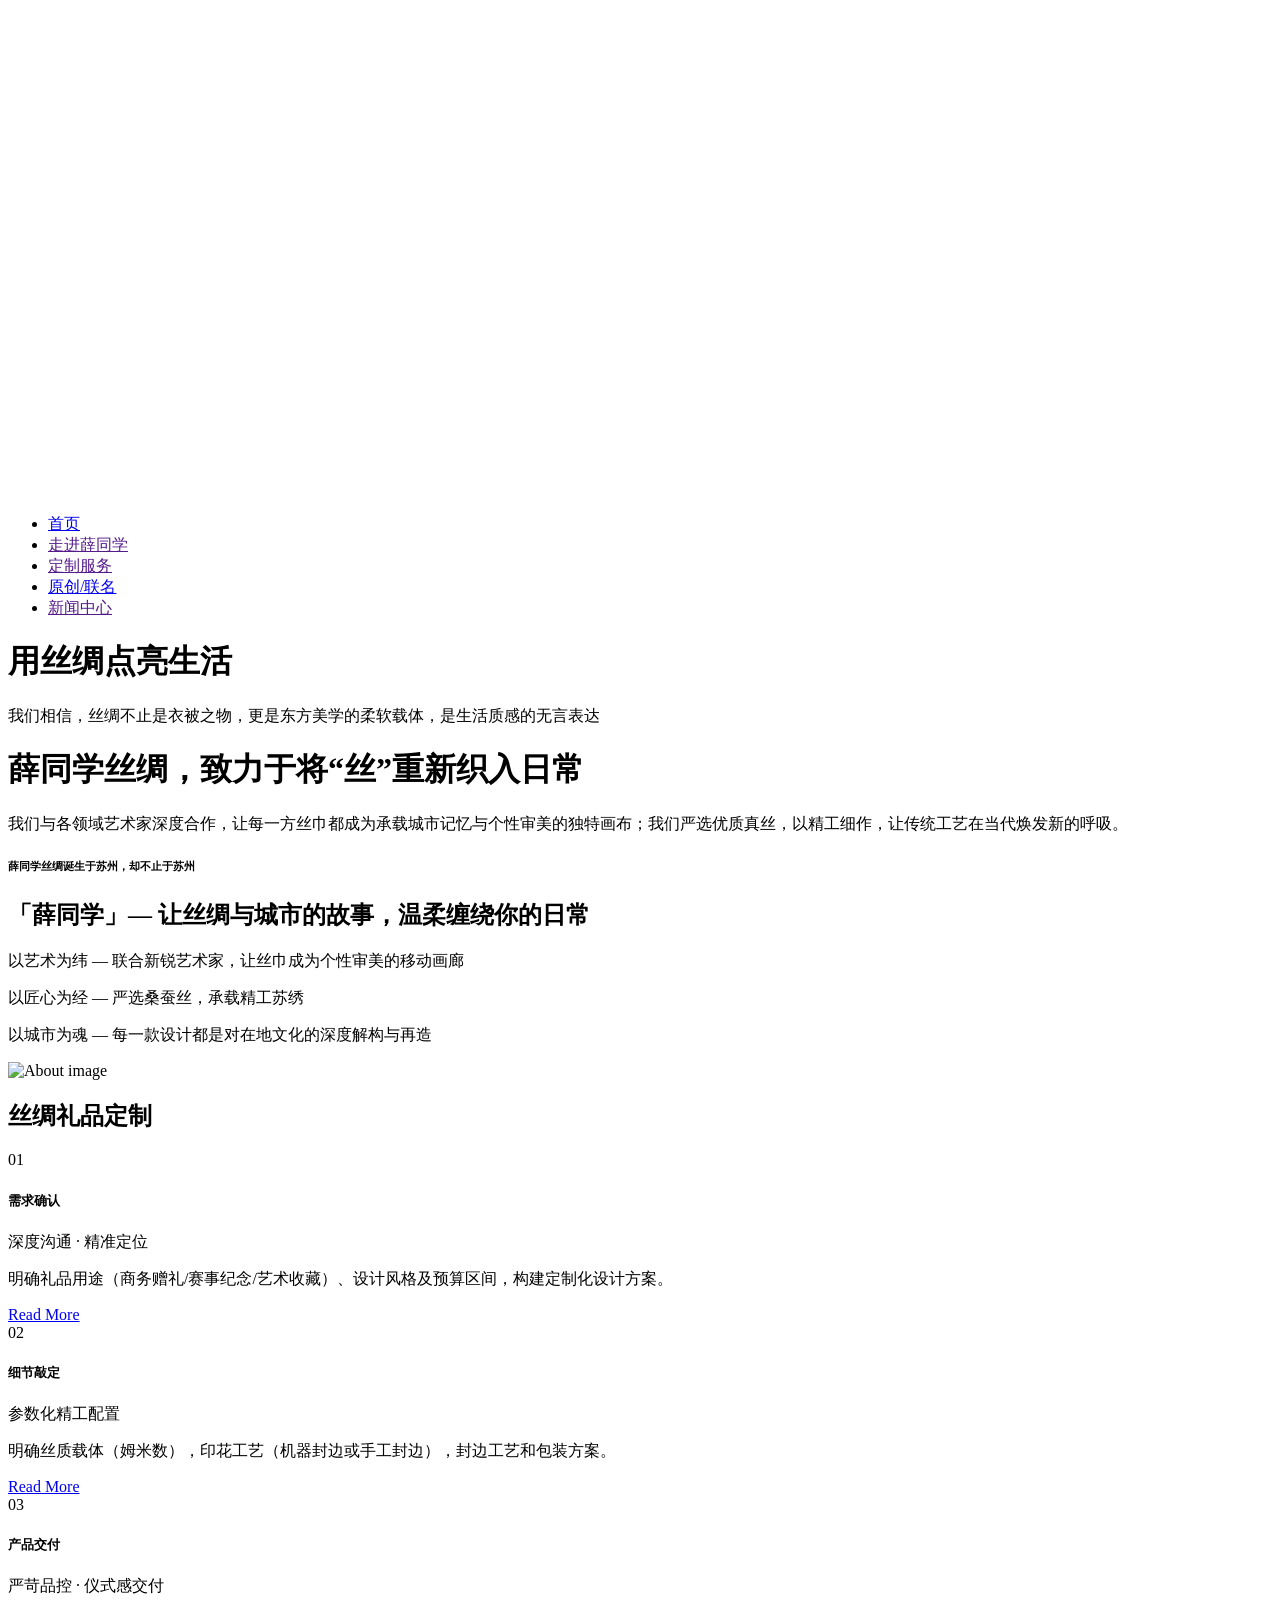
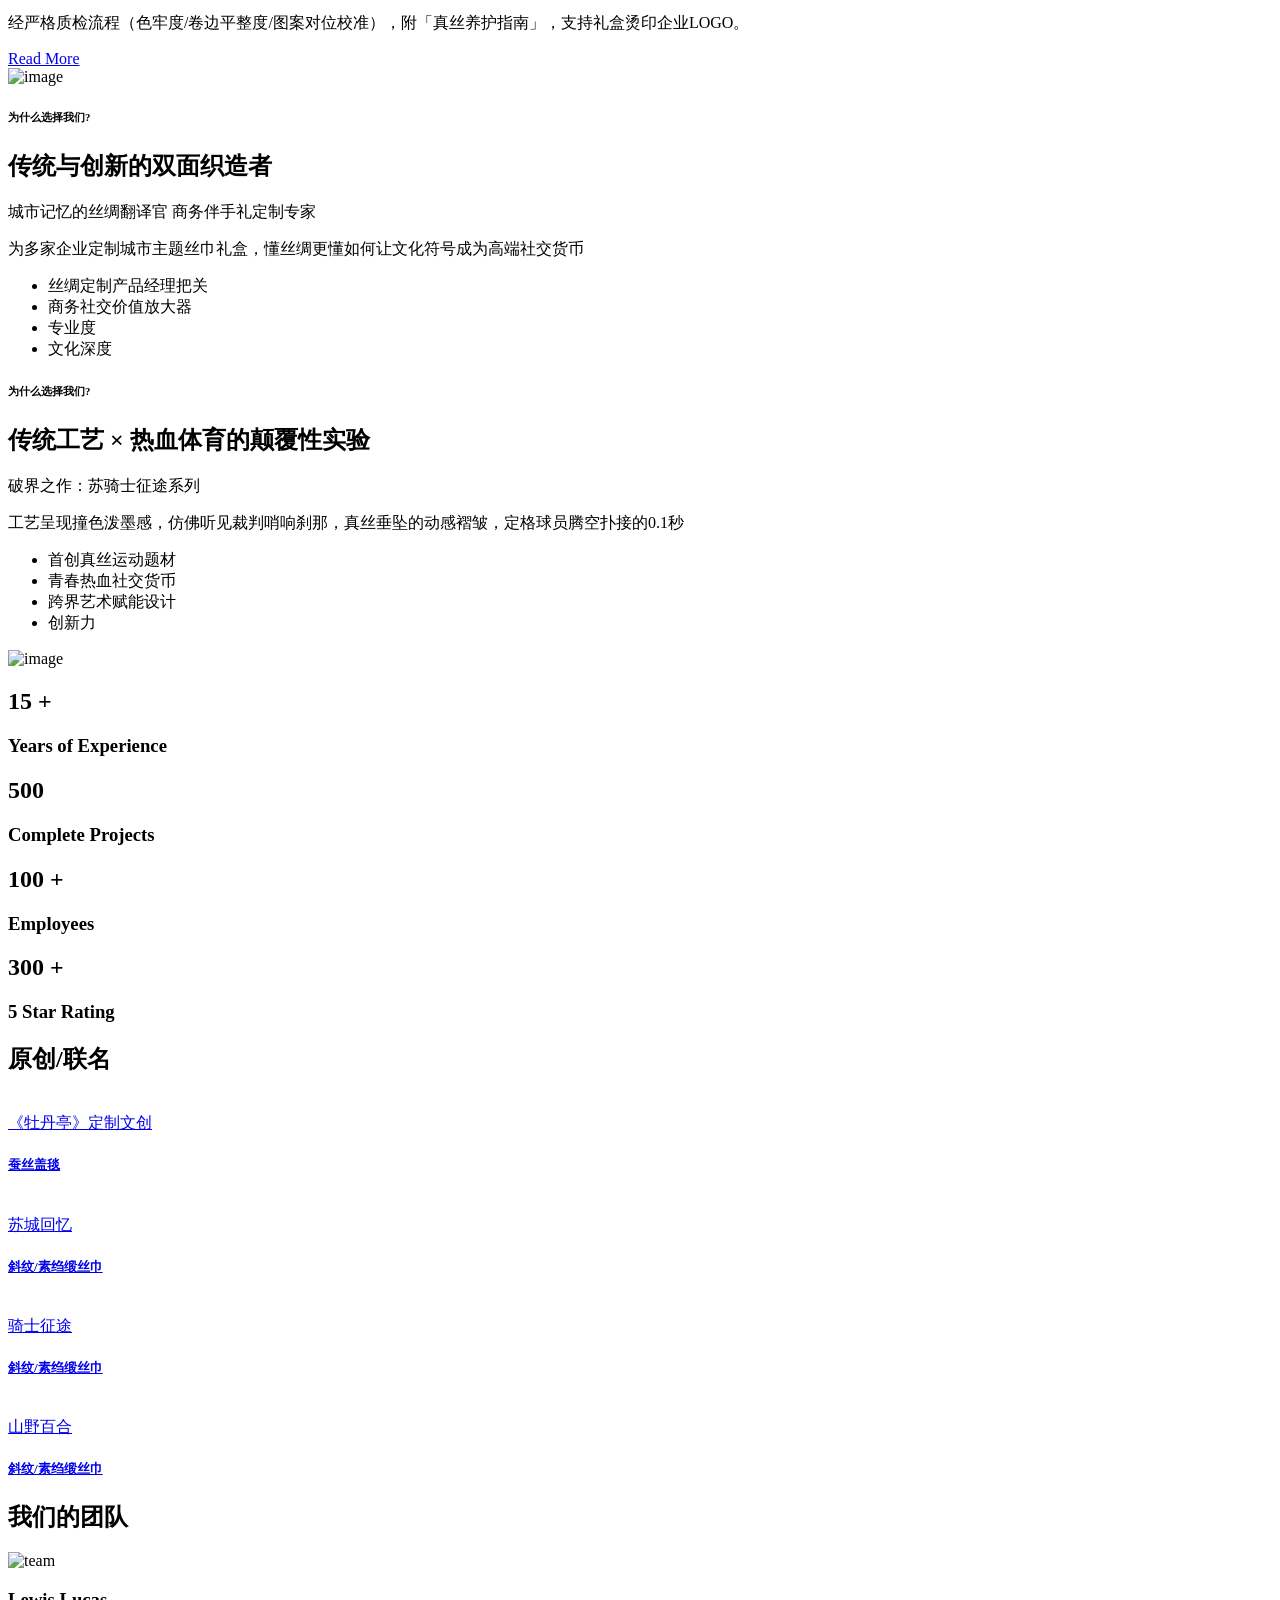
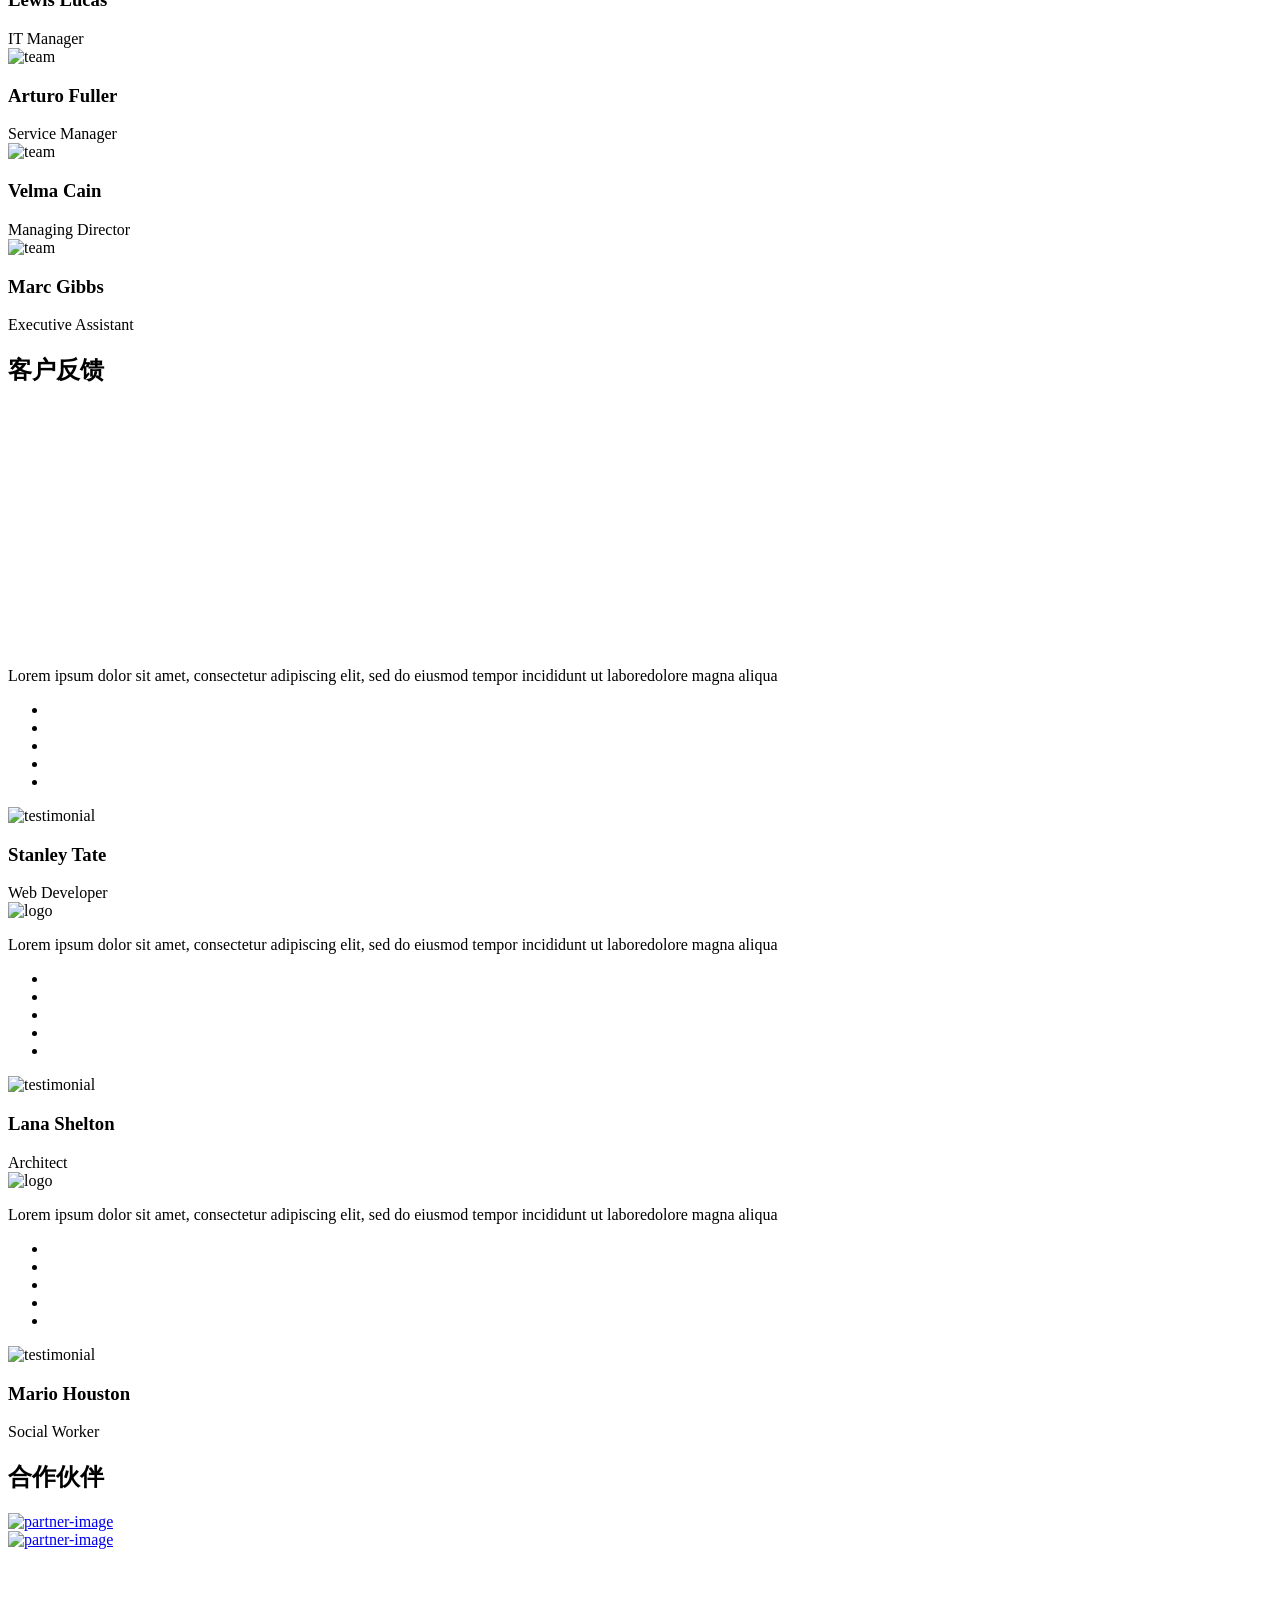
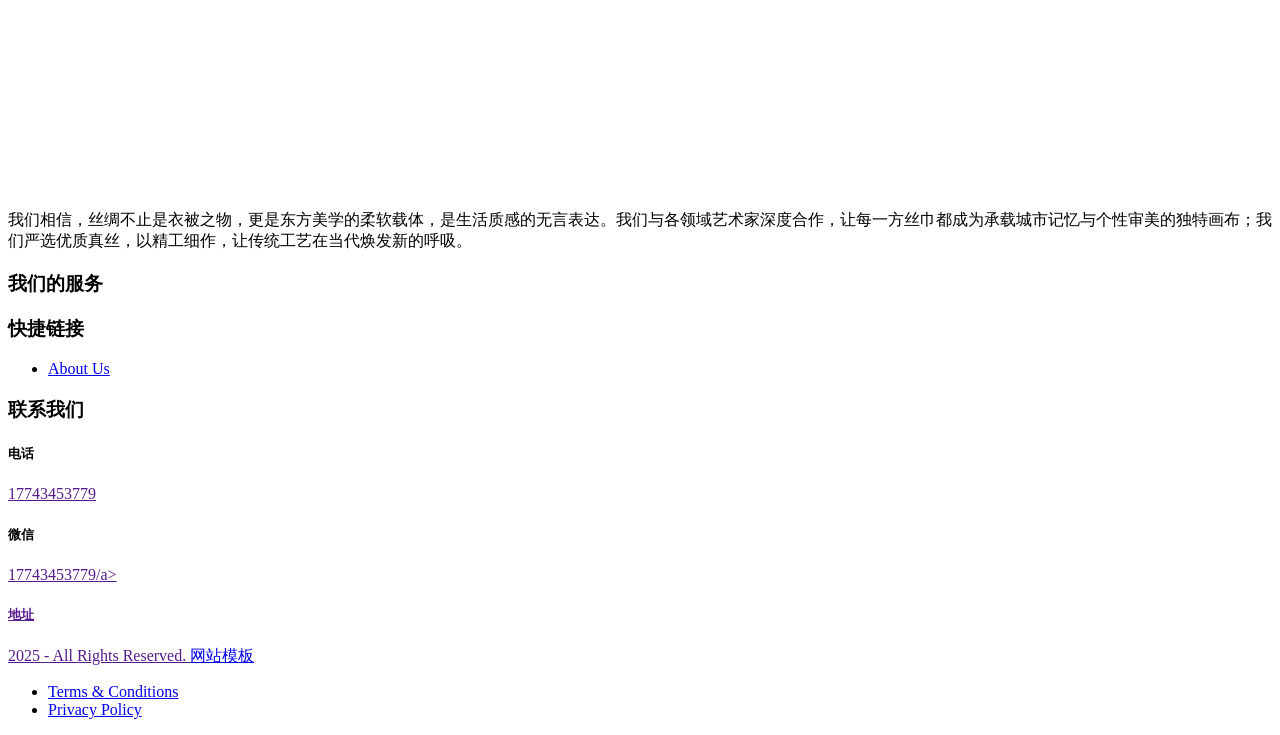
==== index.html @ 946cdd34 "Add files via upload" ====
<!doctype html>
<html lang="zxx">

<head>
	<!-- Required meta tags -->
	<meta charset="utf-8">
	<meta name="viewport" content="width=device-width, initial-scale=1, shrink-to-fit=no">
	<!-- Title -->
	<title>Decorate - Architecture & Interior Website Template</title>
	<!-- Google Fonts -->
	<link href="https://fonts.googleapis.com/css2?family=Mukta:wght@400;500;600;700;800&display=swap" rel="stylesheet">
	<!-- Favicon -->
	<link rel="icon" type="image/png" href="assets/img/favicon.png">
	<!-- Bootstrap Min CSS -->
	<link rel="stylesheet" href="assets/css/bootstrap.min.css">
	<!-- Animate Min CSS -->
	<link rel="stylesheet" href="assets/css/animate.min.css">
	<!-- Font Awesome Min CSS -->
	<link rel="stylesheet" href="assets/css/fontawesome.min.css">
	<!-- Mean Menu CSS -->
	<link rel="stylesheet" href="assets/css/meanmenu.css">
	<!-- Magnific Popup Min CSS -->
	<link rel="stylesheet" href="assets/css/magnific-popup.min.css">
	<!-- Swiper Min CSS -->
	<link rel="stylesheet" href="assets/css/swiper.min.css">
	<!-- Owl Carousel Min CSS -->
	<link rel="stylesheet" href="assets/css/owl.carousel.min.css">
	<!-- Style CSS -->
	<link rel="stylesheet" href="assets/css/style.css">
	<!-- Responsive CSS -->
	<link rel="stylesheet" href="assets/css/responsive.css">
</head>

<body>

	<!-- Start Preloader Area -->
    <div id="preloader">
        <div id="preloader-status">
            <div class="preloader-position loader"> <span></span> </div>
        </div>
    </div>
	<!-- End Preloader Area -->
	
	<!-- Start Navbar Area -->
	<div class="navbar-area">
		<div class="decorate-responsive-nav">
			<div class="container">
				<div class="decorate-responsive-menu">
					<div class="logo">
						<a href="index.html">
							<img src="logo-white.png" class="white-logo" alt="logo">
						</a>
					</div>
				</div>
			</div>
		</div>
		<div class="decorate-nav">
			<div class="container">
				<nav class="navbar navbar-expand-md navbar-light">
					<a class="navbar-brand" href="index.html">
						<img src="logo-white.png" class="white-logo" alt="logo">
					</a>
					<div class="collapse navbar-collapse mean-menu" id="navbarSupportedContent">
						<ul class="navbar-nav">
							<li class="nav-item"> 
								<a href="index.html" class="nav-link">首页</a>
							</li>
							<li class="nav-item">
								<!-- <a href="about.html" class="nav-link">走进薛同学</a> -->
								 <a href="" class="nav-link">走进薛同学</a>
							</li>
							<li class="nav-item">
								<a href="" class="nav-link">定制服务<i class="fas fa-chevron-down"></i></a>
								<!-- <ul class="dropdown-menu">
									<li class="nav-item"> 
										<a href="services.html" class="nav-link">原创/联名</a>
									</li>
									<li class="nav-item"> 
										<a href="single-services.html" class="nav-link">Services Details</a>
									</li>
								</ul> -->
							</li>
							<!-- <li class="nav-item"> 
								<a href="#" class="nav-link">Pages <i class="fas fa-chevron-down"></i></a>
								<ul class="dropdown-menu">
									<li class="nav-item">
										<a href="projects.html" class="nav-link">Projects</a>
									</li>
									<li class="nav-item">
										<a href="single-projects.html" class="nav-link">Projects Details</a>
									</li>
									<li class="nav-item">
										<a href="pricing.html" class="nav-link">Pricing</a>
									</li>
									<li class="nav-item">
										<a href="faq.html" class="nav-link">FAQ</a>
									</li>
									<li class="nav-item">
										<a href="terms-condition.html" class="nav-link">Terms & Conditions</a>
									</li>
									<li class="nav-item">
										<a href="privacy-policy.html" class="nav-link">Privacy Policy</a>
									</li>
								</ul>
							</li> -->
							<li class="nav-item">
								<a href="#" class="nav-link">原创/联名 <i class="fas fa-chevron-down"></i></a>
								<!-- <ul class="dropdown-menu">
									<li class="nav-item">
										<a href="blog-1.html" class="nav-link">Blog Grid</a>
									</li>
									<li class="nav-item">
										<a href="single-blog.html" class="nav-link">Blog Details</a>
									</li>
								</ul> -->
							</li>
							<li class="nav-item">
								<a href="" class="nav-link">新闻中心</a>
							</li>
							<!-- <li class="nav-item">
								<a href="contact.html" class="nav-link">Contact</a>
							</li> -->
						</ul>
						<!-- <div class="other-option">
							<p class="nav-call-btn"><i class="fa fa-headset"></i> Need help? <a href="callto:#">000-313-5775</a></p>
						</div> -->
					</div>
				</nav>
			</div>
		</div>
	</div>
	<!-- End Navbar Area -->
	
	<!-- Start Slider Area -->
    <div id="home" class="slider slider-prlx">
        <div class="swiper-container parallax-slider">
            <div class="swiper-wrapper">
                <div class="swiper-slide">
                    <div class="bg-img valign" data-background="assets/img/city_blue.jpg" data-overlay-dark="6">
                        <div class="container">
                            <div class="row">
                                <div class="col-lg-10 offset-lg-1 col-md-12">
                                    <div class="caption">
                                        <h1>用丝绸点亮生活</h1>
										<p>我们相信，丝绸不止是衣被之物，更是东方美学的柔软载体，是生活质感的无言表达</p>
										<!-- <div class="home-button-box home-slider-btn">
											<a href="#" class="default-btn-one">Our Service <span></span></a>
											<a href="#" class="default-btn">Discover More <span></span></a>
										</div> -->
                                    </div>
                                </div>
                            </div>
                        </div>
                    </div>
                </div>
                <div class="swiper-slide">
                    <div class="bg-img valign" data-background="assets/img/city_yellow.jpg" data-overlay-dark="6">
                        <div class="container">
                            <div class="row">
                                <div class="col-lg-10 offset-lg-1 col-md-12">
                                    <div class="caption">
                                        <h1>薛同学丝绸，致力于将“丝”重新织入日常</h1>
										<p>我们与各领域艺术家深度合作，让每一方丝巾都成为承载城市记忆与个性审美的独特画布；我们严选优质真丝，以精工细作，让传统工艺在当代焕发新的呼吸。</p>
										<!-- <div class="home-button-box home-slider-btn">
											<a href="#" class="default-btn-one">Our Projects <span></span></a>
											<a href="#" class="default-btn">Discover More <span></span></a>
										</div> -->
                                    </div>
                                </div>
                            </div>
                        </div>
                    </div>
                </div>
            </div>
            <!-- slider setting -->
            <div class="control-text">
                <div class="swiper-button-prev swiper-nav-ctrl prev-ctrl cursor-pointer">
                    <span class="arrow prv"></span>
                </div>
                <div class="swiper-button-next swiper-nav-ctrl next-ctrl cursor-pointer">
                    <span class="arrow nxt"></span>
                </div>
            </div>
            <div class="swiper-pagination"></div>
        </div>
    </div>
    <!-- End Slider Area -->
	
	<!-- Start About Section -->
	<section class="about-area section-padding">
		<div class="container">
			<div class="row d-flex align-items-center">
				<div class="col-lg-6 col-md-12 col-sm-12">
					<div class="about-content">
						<h6>薛同学丝绸诞生于苏州，却不止于苏州</h6>
						<h2>「薛同学」— 让丝绸与城市的故事，温柔缠绕你的日常</h2>
						<p>以艺术为纬 — 联合新锐艺术家，让丝巾成为个性审美的移动画廊</p>
						<p>以匠心为经 — 严选桑蚕丝，承载精工苏绣</p>
						<p>以城市为魂 — 每一款设计都是对在地文化的深度解构与再造</p>
						<!-- <div class="years-design">
							<h2>15</h2>
							<h5>Years Experience</h5>
						</div> -->
					</div>
				</div>
				<div class="col-lg-6 col-md-12 col-sm-12">
					<div class="about-image">
						<img src="assets/img/package.jpg" alt="About image">
						<div class="waves-box">
                            <!-- <a href="#" class="iq-video popup-video mfp-iframe"> <i class="fa fa-play"></i></a> -->
                            <!-- <div class="iq-waves">
                                <div class="waves wave-1"></div>
                                <div class="waves wave-2"></div>
                                <div class="waves wave-3"></div>
                            </div> -->
                        </div>
					</div>
				</div>
			</div>
		</div>
	</section>
	<!-- End About Section -->

    <!-- Start Services Section -->
    <section id="services" class="services-area bg-grey section-padding">
        <div class="container">
            <div class="row">
                <div class="col-md-12">
					<div class="section-title">
						<h2>丝绸礼品定制</h2>
					</div>
                </div>
            </div>
            <div class="row">
                <div class="col-md-12">
					<div id="services-slide" class="owl-carousel owl-theme owl-loaded owl-drag">
						<div class="services-single-item bg-1">
							<div class="services-content">
								<div class="count-number">01</div>
								<h5>需求确认</h5>
								<p>深度沟通 · 精准定位</p>
								<p>明确礼品用途（商务赠礼/赛事纪念/艺术收藏）、设计风格及预算区间，构建定制化设计方案。</p>
								<a href="#0" class="services-more-btn">Read More</a>
							</div>
						</div>
						<div class="services-single-item bg-2">
							<div class="services-content">
								<div class="count-number">02</div>
								<h5>细节敲定</h5>
								<p>参数化精工配置</p>
								<p>明确丝质载体（姆米数），印花工艺（机器封边或手工封边），封边工艺和包装方案。</p>
								<a href="#0" class="services-more-btn">Read More</a>
							</div>
						</div>
						<div class="services-single-item bg-3">
							<div class="services-content">
								<div class="count-number">03</div>
								<h5>产品交付</h5>
								<p>严苛品控 · 仪式感交付</p>
								<p>经严格质检流程（色牢度/卷边平整度/图案对位校准），附「真丝养护指南」，支持礼盒烫印企业LOGO。</p>
								<a href="#0" class="services-more-btn">Read More</a>
							</div>
						</div>
						<!-- <div class="services-single-item bg-4">
							<div class="services-content">
								<div class="count-number">04</div>
								<h5>Interior Design</h5>
								<p>Lorem ipsum dolor sit amet, adipiscing elit, sed do eiusmod tempor incididunt ut labore et dolore magna aliqua</p>
								<a href="#0" class="services-more-btn">Read More</a>
							</div>
						</div>
						<div class="services-single-item bg-5">
							<div class="services-content">
								<div class="count-number">05</div>
								<h5>Experienced Style</h5>
								<p>Lorem ipsum dolor sit amet, adipiscing elit, sed do eiusmod tempor incididunt ut labore et dolore magna aliqua</p>
								<a href="#0" class="services-more-btn">Read More</a>
							</div>
						</div>
						<div class="services-single-item bg-6">
							<div class="services-content">
								<div class="count-number">06</div>
								<h5>3D Design Layouts</h5>
								<p>Lorem ipsum dolor sit amet, adipiscing elit, sed do eiusmod tempor incididunt ut labore et dolore magna aliqua</p>
								<a href="#0" class="services-more-btn">Read More</a>
							</div>
						</div> -->
					</div>
				</div>
            </div>
        </div>
    </section>
    <!-- End Services Section -->
	
	<!-- Start Why Choose Section -->
	<section class="choose-section pt-100 pb-50">
		<div class="container">
			<div class="row align-items-center">
				<div class="col-lg-6">
					<div class="choose-image">
						<img src="assets/img/model.jpg" alt="image">
					</div>
				</div>
				<div class="col-lg-6">
					<div class="choose-content">
						<h6>为什么选择我们?</h6>
						<h2>传统与创新的双面织造者</h2>
						<p>城市记忆的丝绸翻译官 商务伴手礼定制专家</p>
						<p>为多家企业定制城市主题丝巾礼盒，懂丝绸更懂如何让文化符号成为高端社交货币</p>
						<ul class="features-list">
							<li><i class="fa fa-check"></i> 丝绸定制产品经理把关</li>
							<li><i class="fa fa-check"></i> 商务社交价值放大器</li>
							<li><i class="fa fa-check"></i> 专业度</li>
							<!-- <li><i class="fa fa-check"></i> 跨界优势</li> -->
							<li><i class="fa fa-check"></i> 文化深度</li>
							<!-- <li><i class="fa fa-check"></i> 创新力</li> -->
						</ul>
					</div>
				</div>
			</div>
		</div>
	</section>
	<!-- End Why Choose Section -->
	
	<!-- Start Why Choose Section -->
	<section class="choose-section pt-50 pb-100">
		<div class="container">
			<div class="row align-items-center">
				<div class="col-lg-6">
					<div class="choose-content">
						<h6>为什么选择我们?</h6>
						<h2>传统工艺 × 热血体育的颠覆性实验</h2>
						<p>破界之作：苏骑士征途系列</p>
						<p>工艺呈现撞色泼墨感，仿佛听见裁判哨响刹那，真丝垂坠的动感褶皱，定格球员腾空扑接的0.1秒</p>
						<ul class="features-list">
							<li><i class="fa fa-check"></i> 首创真丝运动题材</li>
							<li><i class="fa fa-check"></i> 青春热血社交货币</li>
							<li><i class="fa fa-check"></i> 跨界艺术赋能设计</li>
							<li><i class="fa fa-check"></i> 创新力</li>
							<!-- <li><i class="fa fa-check"></i> </li> -->
							<!-- <li><i class="fa fa-check"></i> Delivery on agreed timelines</li> -->
						</ul>
					</div>
				</div>
				<div class="col-lg-6">
					<div class="choose-image-2">
						<img src="assets/img/football.png" alt="image">
					</div>
				</div>
			</div>
		</div>
	</section>
	<!-- End Why Choose Section -->
	
	<!-- Start Counter Section -->
	<section class="counter-area section-padding">
		<div class="container">
			<div class="row">
				<div class="col-lg-3 col-md-6 counter-item">
					<div class="single-counter">
						<div class="counter-contents">
							<h2>
								<span class="counter-number">15</span>
								<span>+</span>
							</h2>
							<h3 class="counter-heading">Years of Experience</h3>
						</div>
					</div>
				</div>
				<div class="col-lg-3 col-md-6 counter-item">
					<div class="single-counter">
						<div class="counter-contents">
							<h2>
								<span class="counter-number">500</span>
							</h2>
							<h3 class="counter-heading">Complete Projects</h3>
						</div>
					</div>
				</div>
				<div class="col-lg-3 col-md-6 counter-item">
					<div class="single-counter">
						<div class="counter-contents">
							<h2>
								<span class="counter-number">100</span>
								<span>+</span>
							</h2>
							<h3 class="counter-heading">Employees</h3>
						</div>
					</div>
				</div>
				<div class="col-lg-3 col-md-6 counter-item">
					<div class="single-counter">
						<div class="counter-contents">
							<h2>
								<span class="counter-number">300</span>
								<span>+</span>
							</h2>
							<h3 class="counter-heading">5 Star Rating</h3>
						</div>
					</div>
				</div>
			</div>
		</div>
	</section>
	<!-- End Counter Section -->
	
    <!-- Start Projects Section -->
    <section id="project" class="projects-area section-padding">
        <div class="container">
            <div class="row">
                <div class="col-md-12">
					<div class="section-title">
						<h2>原创/联名</h2>
					</div>
                </div>
            </div>
            <div class="row">
                <div class="col-md-12">
					<div id="project-slide" class="owl-carousel owl-theme owl-loaded owl-drag">
                        <div class="project-single-item">
                            <div class="project-img">
								<img src="assets/img/projects/mudan.jpg" alt="">
							</div>
                            <a href="#" class="project-overlay-info">
								<span class="category">《牡丹亭》定制文创</span>
                                <h5>蚕丝盖毯</h5>
                                <i class="fa fa-arrow-right"></i>
                            </a>
                        </div>
                        <div class="project-single-item">
                            <div class="project-img">
								<img src="assets/img/projects/sucheng.jpg" alt="">
							</div>
                            <a href="#" class="project-overlay-info">
								<span class="category">苏城回忆</span>
                                <h5>斜纹/素绉缎丝巾</h5>
                                <i class="fa fa-arrow-right"></i>
                            </a>
                        </div>
                        <div class="project-single-item">
                            <div class="project-img">
								<img src="assets/img/projects/football.jpg" alt="">
							</div>
                            <a href="#" class="project-overlay-info">
								<span class="category">骑士征途</span>
                                <h5>斜纹/素绉缎丝巾</h5>
                                <i class="fa fa-arrow-right"></i>
                            </a>
                        </div>
                        <div class="project-single-item">
                            <div class="project-img">
								<img src="assets/img/projects/lily.jpg" alt="">
							</div>
                            <a href="#" class="project-overlay-info">
								<span class="category">山野百合</span>
                                <h5>斜纹/素绉缎丝巾</h5>
                                <i class="fa fa-arrow-right"></i>
                            </a>
                        </div>
                        <!-- <div class="project-single-item">
                            <div class="project-img">
								<img src="assets/img/projects/project-5.jpg" alt="">
							</div>
                            <a href="#" class="project-overlay-info">
								<span class="category">Residental</span>
                                <h5>Apartment Build</h5>
                                <i class="fa fa-arrow-right"></i>
                            </a>
                        </div> -->
                    </div>
                </div>
            </div>
        </div>
    </section>
    <!-- End Projects Section -->
	
	<!-- Start Team Section -->
	<section class="team-area bg-grey section-padding">
		<div class="container">
			<div class="row">
				<div class="col-md-12">
					<div class="section-title">
						<h2> 我们的团队</h2>
					</div>
				</div>
				<div class="col-lg-3 col-md-6">
					<div class="single-team-box">
						<div class="team-image">
							<img src="assets/img/team/team-1.jpg" alt="team" />
							<div class="team-social-icon">
								<a href="#" class="social-color-1"><i class="fab fa-facebook-f"></i></a>
								<a href="#" class="social-color-2"><i class="fab fa-twitter"></i></a>
								<a href="#" class="social-color-3"><i class="fab fa-linkedin"></i></a>
							</div>
						</div>
						<div class="team-info">
							<h3>Lewis Lucas</h3>
							<span>IT Manager</span>
						</div>
					</div>
				</div>
				<div class="col-lg-3 col-md-6">
					<div class="single-team-box">
						<div class="team-image">
							<img src="assets/img/team/team-2.jpg" alt="team" />
							<div class="team-social-icon">
								<a href="#" class="social-color-1"><i class="fab fa-facebook-f"></i></a>
								<a href="#" class="social-color-2"><i class="fab fa-twitter"></i></a>
								<a href="#" class="social-color-3"><i class="fab fa-linkedin"></i></a>
							</div>
						</div>
						<div class="team-info">
							<h3>Arturo Fuller</h3>
							<span>Service Manager</span>
						</div>
					</div>
				</div>
				<div class="col-lg-3 col-md-6">
					<div class="single-team-box">
						<div class="team-image">
							<img src="assets/img/team/team-3.jpg" alt="team" />
							<div class="team-social-icon">
								<a href="#" class="social-color-1"><i class="fab fa-facebook-f"></i></a>
								<a href="#" class="social-color-2"><i class="fab fa-twitter"></i></a>
								<a href="#" class="social-color-3"><i class="fab fa-linkedin"></i></a>
							</div>
						</div>
						<div class="team-info">
							<h3>Velma Cain</h3>
							<span>Managing Director</span>
						</div>
					</div>
				</div>
				<div class="col-lg-3 col-md-6">
					<div class="single-team-box">
						<div class="team-image">
							<img src="assets/img/team/team-4.jpg" alt="team" />
							<div class="team-social-icon">
								<a href="#" class="social-color-1"><i class="fab fa-facebook-f"></i></a>
								<a href="#" class="social-color-2"><i class="fab fa-twitter"></i></a>
								<a href="#" class="social-color-3"><i class="fab fa-linkedin"></i></a>
							</div>
						</div>
						<div class="team-info">
							<h3>Marc Gibbs</h3>
							<span>Executive Assistant</span>
						</div>
					</div>
				</div>
			</div>
		</div>
	</section>
	<!-- End Team Section -->

	<!-- Start Testimonials Section -->
	<section class="testimonial-design-two section-padding">
		<div class="container">
			<div class="row">
				<div class="col-md-12">
					<div class="section-title">
						<h2>客户反馈</h2>
					</div>
				</div>
			</div>
			<div class="row">
				<div class="col-md-12">
					<div class="testimonial-slide-two">
						<div class="owl-carousel owl-theme">
							<!-- testimonials item -->
							<div class="single-testimonial-two">
								<div class="testimonial-two-content">
									<div class="testimonial-text">
										<div class="logo-box">
											<img src="logo-white.png" alt="logo">
										</div>
										<p>Lorem ipsum dolor sit amet, consectetur adipiscing elit, sed do eiusmod tempor incididunt ut laboredolore magna aliqua</p>
										<div class="rating-box">
											<ul>
												<li><i class="fa fa-star"></i></li>
												<li><i class="fa fa-star"></i></li>
												<li><i class="fa fa-star"></i></li>
												<li><i class="fa fa-star"></i></li>
												<li><i class="fa fa-star"></i></li>
											</ul>
										</div>
									</div>
									<div class="author-info-box">
										<div class="author-img">
											<img src="assets/img/client/testimonial-1.jpg" alt="testimonial">
										</div>
										<div class="author-bio-info">
											<h3>Stanley Tate</h3>
											<span>Web Developer</span>
										</div>
									</div>
								</div>
							</div>
							<!-- testimonials item -->
							<div class="single-testimonial-two">
								<div class="testimonial-two-content">
									<div class="testimonial-text">
										<div class="logo-box">
											<img src="assets/img/client/testimonial-logo-2.png" alt="logo">
										</div>
										<p>Lorem ipsum dolor sit amet, consectetur adipiscing elit, sed do eiusmod tempor incididunt ut laboredolore magna aliqua</p>
										<div class="rating-box">
											<ul>
												<li><i class="fa fa-star"></i></li>
												<li><i class="fa fa-star"></i></li>
												<li><i class="fa fa-star"></i></li>
												<li><i class="fa fa-star"></i></li>
												<li><i class="fa fa-star"></i></li>
											</ul>
										</div>
									</div>
									<div class="author-info-box">
										<div class="author-img">
											<img src="assets/img/client/testimonial-2.jpg" alt="testimonial">
										</div>
										<div class="author-bio-info">
											<h3>Lana Shelton</h3>
											<span>Architect</span>
										</div>
									</div>
								</div>
							</div>
							<!-- testimonials item -->
							<div class="single-testimonial-two">
								<div class="testimonial-two-content">
									<div class="testimonial-text">
										<div class="logo-box">
											<img src="assets/img/client/testimonial-logo-3.png" alt="logo">
										</div>
										<p>Lorem ipsum dolor sit amet, consectetur adipiscing elit, sed do eiusmod tempor incididunt ut laboredolore magna aliqua</p>
										<div class="rating-box">
											<ul>
												<li><i class="fa fa-star"></i></li>
												<li><i class="fa fa-star"></i></li>
												<li><i class="fa fa-star"></i></li>
												<li><i class="fa fa-star"></i></li>
												<li><i class="fa fa-star"></i></li>
											</ul>
										</div>
									</div>
									<div class="author-info-box">
										<div class="author-img">
											<img src="assets/img/client/testimonial-3.jpg" alt="testimonial">
										</div>
										<div class="author-bio-info">
											<h3>Mario Houston</h3>
											<span>Social Worker</span>
										</div>
									</div>
								</div>
							</div>
						</div>
					</div>
				</div>
			</div>
		</div>
	</section>
	<!-- End Testimonials Section -->

	<!-- Start Hire Section -->
	<!-- <section class="hire-section">
		<div class="container">
			<div class="row">
				<div class="col-lg-8 offset-lg-2 col-md-12">
					<div class="hire-content">
						<h2>About Your Next Project</h2>
						<p>Lorem ipsum dolor sit amet, consectetur adipiscing elit, sed do eiusmod tempor incididunt ut labore et dolore magna aliqua. Ut enim ad minim veniam, quis nostrud consectetur</p>
						<div class="hire-btn">
							<a class="default-btn-one" href="contact.html">Contact Us <span></span></a>
						</div>
					</div>
				</div>
			</div>
		</div>
	</section> -->
	<!-- End Hire Section -->
	
	<!-- Start Blog Section -->
	<!-- <section class="blog-section pt-100 pb-70">
		<div class="container">
			<div class="section-title">
				<h2>Blog & Article</h2>
			</div>
			<div class="row">
				<div class="col-lg-4 col-md-6">
					<div class="blog-single-item">
						<div class="blog-image">
							<a href="single-blog.html">
								<img src="assets/img/blog/blog-1.jpg" alt="image">
							</a>
						</div>
						<div class="blog-description">
							<ul class="blog-list">
								<li>
									<a href="#"> <i class="fa fa-user-alt"></i> Author</a>
								</li>
								<li>
									<a href="#"> <i class="fas fa-calendar-week"></i>17 June 2022</a>
								</li>
							</ul>
							<div class="blog-content">
								<h3>
                                    <a href="single-blog.html">
										21 Stunning Outdoor Dining Spaces From the AD Archive
                                    </a>
                                </h3>
								<p>Lorem ipsum dolor sit amet, consectetur adipiscing elit, sed eiusmod tempor incididunt</p>
								<div class="blog-btn">
									<a href="single-blog.html" class="default-btn blog-btn-one">Continue Reading <span></span></a>
								</div>
							</div>
						</div>
					</div>
				</div>
				<div class="col-lg-4 col-md-6">
					<div class="blog-single-item">
						<div class="blog-image">
							<a href="single-blog.html">
								<img src="assets/img/blog/blog-2.jpg" alt="image">
							</a>
						</div>
						<div class="blog-description">
							<ul class="blog-list">
								<li>
									<a href="#"> <i class="fa fa-user-alt"></i> Author</a>
								</li>
								<li>
									<a href="#"> <i class="fas fa-calendar-week"></i>17 June 2022</a>
								</li>
							</ul>
							<div class="blog-content">
								<h3>
									<a href="single-blog.html">
										Interior Decoration Tips To Impress Guests Instantly
                                    </a>
								</h3>
								<p>Lorem ipsum dolor sit amet, consectetur adipiscing elit, sed eiusmod tempor incididunt</p>
								<div class="blog-btn">
									<a href="single-blog.html" class="default-btn blog-btn-one">Continue Reading <span></span></a>
								</div>
							</div>
						</div>
					</div>
				</div>
				<div class="col-lg-4 col-md-6">
					<div class="blog-single-item">
						<div class="blog-image">
							<a href="single-blog.html">
								<img src="assets/img/blog/blog-3.jpg" alt="image">
							</a>
						</div>
						<div class="blog-description">
							<ul class="blog-list">
								<li>
									<a href="#"> <i class="fa fa-user-alt"></i> Author</a>
								</li>
								<li>
									<a href="#"> <i class="fas fa-calendar-week"></i>17 June 2022</a>
								</li>
							</ul>
							<div class="blog-content">
								<h3>
                                    <a href="single-blog.html">
                                        Step Inside Derek Lam’s Minimalist Fire Island Beach House
                                    </a>
                                </h3>
								<p>Lorem ipsum dolor sit amet, consectetur adipiscing elit, sed eiusmod tempor incididunt</p>
								<div class="blog-btn">
									<a href="single-blog.html" class="default-btn blog-btn-one">Continue Reading <span></span></a>
								</div>
							</div>
						</div>
					</div>
				</div>
			</div>
		</div>
	</section> -->
	<!-- End Blog Section -->
	
    <!-- Start Subscribe Box Section -->
    <!-- <section class="subscribe-section pb-100">
        <div class="container">
            <div class="subscribe-wrap">
            <div class="row d-flex align-items-center">
                <div class="col-lg-6 xs-padding">
                    <div class="subscribe-info">
                        <h2>Newslatters Subscription</h2>
                        <p>Lorem ipsum dolor sit amet, consectetur adipiscing elit, sed do eiusmod tempor incididunt ut labore et dolore magna aliqua.</p>
                    </div>
                </div>
                <div class="col-lg-6 xs-padding">
                    <div class="subscribe-box">
                        <div class="subscribe-form-wrap">
                            <form action="#" class="subscribe-form">
                                <input type="email" name="email" id="subs-email" class="form-input" required placeholder="Your Email Address">
                                <button type="submit" class="submit-btn">Subscribe</button>
                            </form>
                        </div>
                    </div>
                </div>
            </div>
            </div>
        </div>
    </section> -->
    <!-- End Subscribe Box Section -->
	
	<!-- Start Partner Logo Section -->
	<div class="partner-area bg-grey">
		<div class="container">
			<div class="section-title">
				<h2>合作伙伴</h2>
			</div>
			<div id="partner-carousel" class="partner-carousel owl-carousel owl-theme owl-loaded">
				<div class="partner-slide-item">
					<a href="#0">
						<img src="assets/img/partner-logo/sptl.png" alt="partner-image">
					</a>
				</div>
				<div class="partner-slide-item">
					<a href="#0">
						<img src="assets/img/partner-logo/hengtai.png" alt="partner-image">
					</a>
				</div>
				<!-- <div class="partner-slide-item">
					<a href="#0">
						<img src="assets/img/partner-logo/client-3.jpg" alt="partner-image">
					</a>
				</div>
				<div class="partner-slide-item">
					<a href="#0">
						<img src="assets/img/partner-logo/client-4.jpg" alt="partner-image">
					</a>
				</div>
				<div class="partner-slide-item">
					<a href="#0">
						<img src="assets/img/partner-logo/client-5.jpg" alt="partner-image">
					</a>
				</div>
				<div class="partner-slide-item">
					<a href="#0">
						<img src="assets/img/partner-logo/client-6.jpg" alt="partner-image">
					</a>
				</div>
				<div class="partner-slide-item">
					<a href="#0">
						<img src="assets/img/partner-logo/client-7.jpg" alt="partner-image">
					</a>
				</div>
				<div class="partner-slide-item">
					<a href="#0">
						<img src="assets/img/partner-logo/client-8.jpg" alt="partner-image">
					</a>
				</div> -->
			</div>
		</div>
	</div>
	<!-- End Partner Logo Section -->
	
	<!-- Start Footer Section -->
	<section class="footer-area section-padding">
		<div class="container">
			<div class="row">
				<div class="col-lg-4 col-md-6 col-sm-6">
					<div class="single-footer-widget">
						<div class="footer-logo-box">
							<img src="logo-white.png" class="white-logo" alt="logo">
						</div>
						<p>我们相信，丝绸不止是衣被之物，更是东方美学的柔软载体，是生活质感的无言表达。我们与各领域艺术家深度合作，让每一方丝巾都成为承载城市记忆与个性审美的独特画布；我们严选优质真丝，以精工细作，让传统工艺在当代焕发新的呼吸。</p>
						<!-- <ul class="footer-social">
							<li><a href="#"> <i class="fab fa-facebook-f"></i></a></li>
							<li><a href="#"> <i class="fab fa-twitter"></i></a></li>
							<li><a href="#"> <i class="fab fa-pinterest"></i></a></li>
							<li><a href="#"> <i class="fab fa-linkedin"></i></a></li>
						</ul> -->
					</div>
				</div>
				<div class="col-lg-2 col-md-6 col-sm-6">
					<div class="single-footer-widget">
						<div class="footer-heading">
							<h3>我们的服务</h3>
						</div>
						<!-- <ul class="footer-quick-links">
							<li><a href="#">Interior Design</a></li>
							<li><a href="#">Apartment Buildings</a></li>
							<li><a href="#">Plans and Projects</a></li>
							<li><a href="#">3D Design Layouts</a></li>
							<li><a href="#">Residential Interior</a></li>
						</ul> -->
					</div>
				</div>
				<div class="col-lg-2 col-md-6 col-sm-6">
					<div class="single-footer-widget">
						<div class="footer-heading">
							<h3>快捷链接</h3>
						</div>
						<ul class="footer-quick-links">
							<li><a href="about.html">About Us</a></li>
							<!-- <li><a href="projects.html">Case Study</a></li>
							<li><a href="contact.html">Contact Us</a></li>
							<li><a href="pricing.html">Pricing Plan</a></li>
							<li><a href="terms-condition.html">Terms & Conditions</a></li> -->
						</ul>
					</div>
				</div>
				<div class="col-lg-4 col-md-6 col-sm-6">
					<div class="single-footer-widget">
						<div class="footer-heading">
							<h3>联系我们</h3>
						</div>
						<div class="footer-info-contact">
							<h5>电话</h5>
							<span><a href="">17743453779</a></span>
						</div>
						<div class="footer-info-contact">
							<h5>微信</h5>
							<span><a href="">17743453779/a></span>
						</div>
						<div class="footer-info-contact">
							<h5>地址</h5>
							<span></span>
						</div>
					</div>
				</div>
			</div>
		</div>
	</section>
	<!-- End Footer Section -->
	
	<!-- Start Copy Right Section -->
	<div class="copyright-area">
		<div class="container">
			<div class="row align-items-center">
				<div class="col-lg-6 col-md-6">
					<p><i class="far fa-copyright"></i> 2025 - All Rights Reserved. <a target="_blank" href="https://www.mobanwang.com/" title="网站模板" class="text-white">网站模板</a></p>
				</div>
				<div class="col-lg-6 col-md-6">
					<ul>
						<li><a href="terms-condition.html">Terms & Conditions</a></li>
						<li><a href="privacy-policy.html">Privacy Policy</a></li>
					</ul>
				</div>
			</div>
		</div>
	</div>
	<!-- End Copy Right Section -->
	
	<!-- Start Go Top Section -->
	<div class="go-top">
		<i class="fas fa-chevron-up"></i>
		<i class="fas fa-chevron-up"></i>
	</div>
	<!-- End Go Top Section -->
	
	<!-- jQuery Min JS -->
	<script src="assets/js/jquery.min.js"></script>
	<!-- Bootstrap Min JS -->
	<script src="assets/js/bootstrap.min.js"></script>
	<!-- MeanMenu JS  -->
	<script src="assets/js/jquery.meanmenu.js"></script>
	<!-- Appear Min JS -->
	<script src="assets/js/jquery.appear.min.js"></script>
	<!-- CounterUp Min JS -->
	<script src="assets/js/jquery.waypoints.min.js"></script>
	<script src="assets/js/jquery.counterup.min.js"></script>
	<!-- Owl Carousel Min JS -->
	<script src="assets/js/owl.carousel.min.js"></script>
	<!-- Magnific Popup Min JS -->
	<script src="assets/js/jquery.magnific-popup.min.js"></script>
	<!-- Isotope Min JS -->
	<script src="assets/js/isotope.pkgd.min.js"></script>
	<!-- Swiper Min JS -->
	<script src="assets/js/swiper.min.js"></script>
	<!-- WOW Min JS -->
	<script src="assets/js/wow.min.js"></script>
	<!-- Main JS -->
	<script src="assets/js/main.js"></script>
	
</body>

</html>
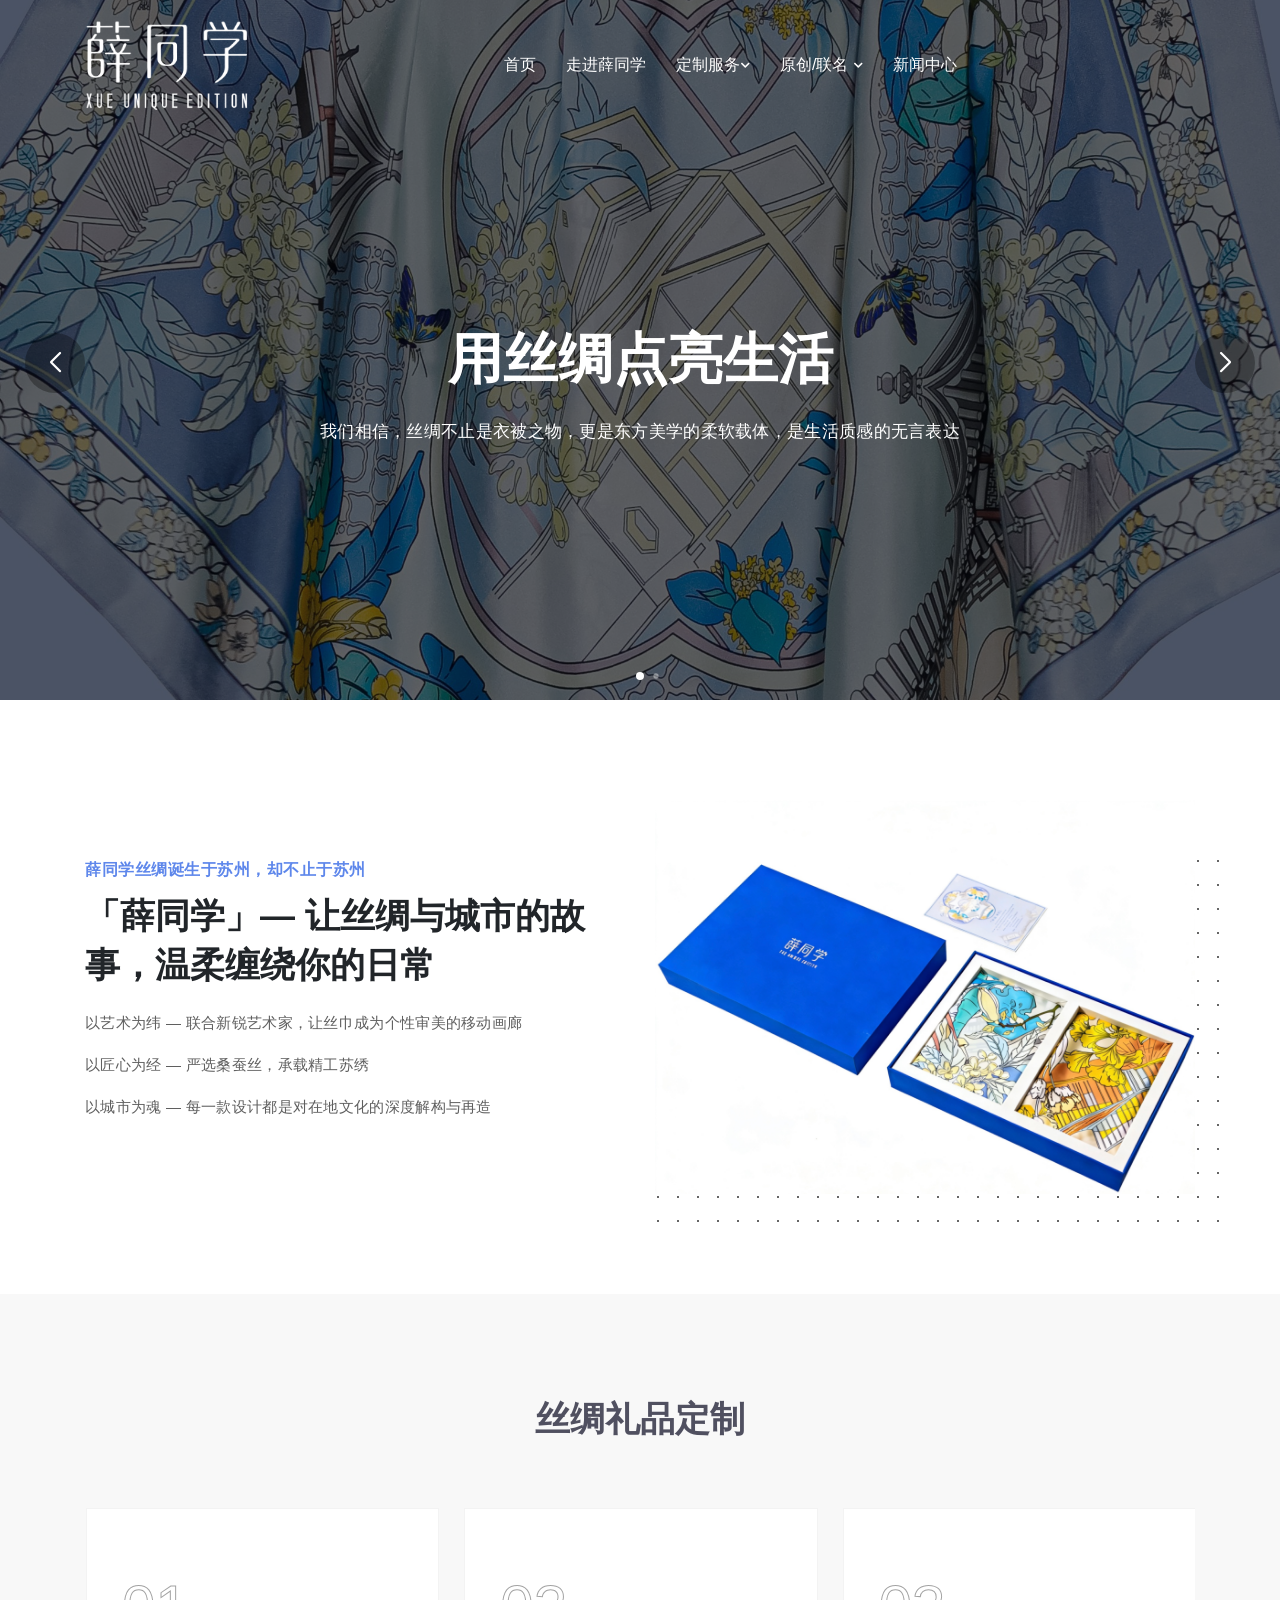
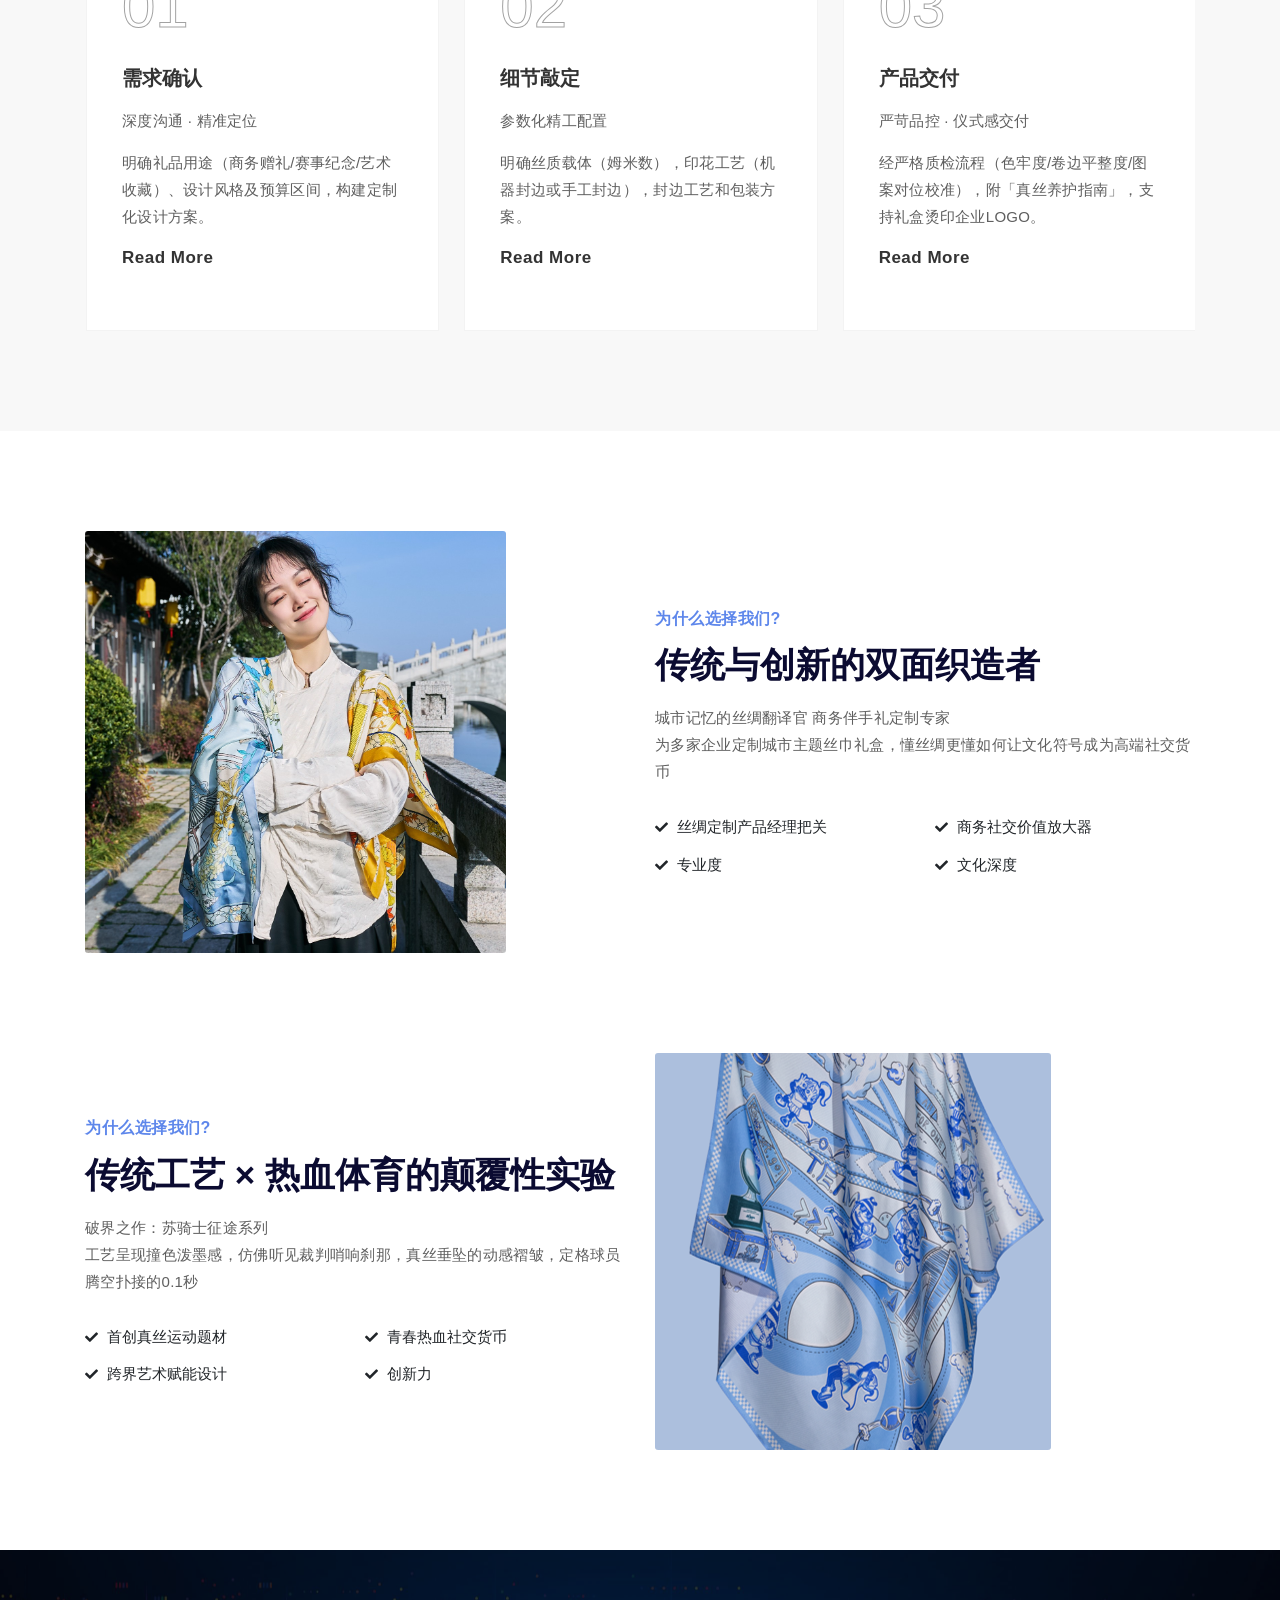
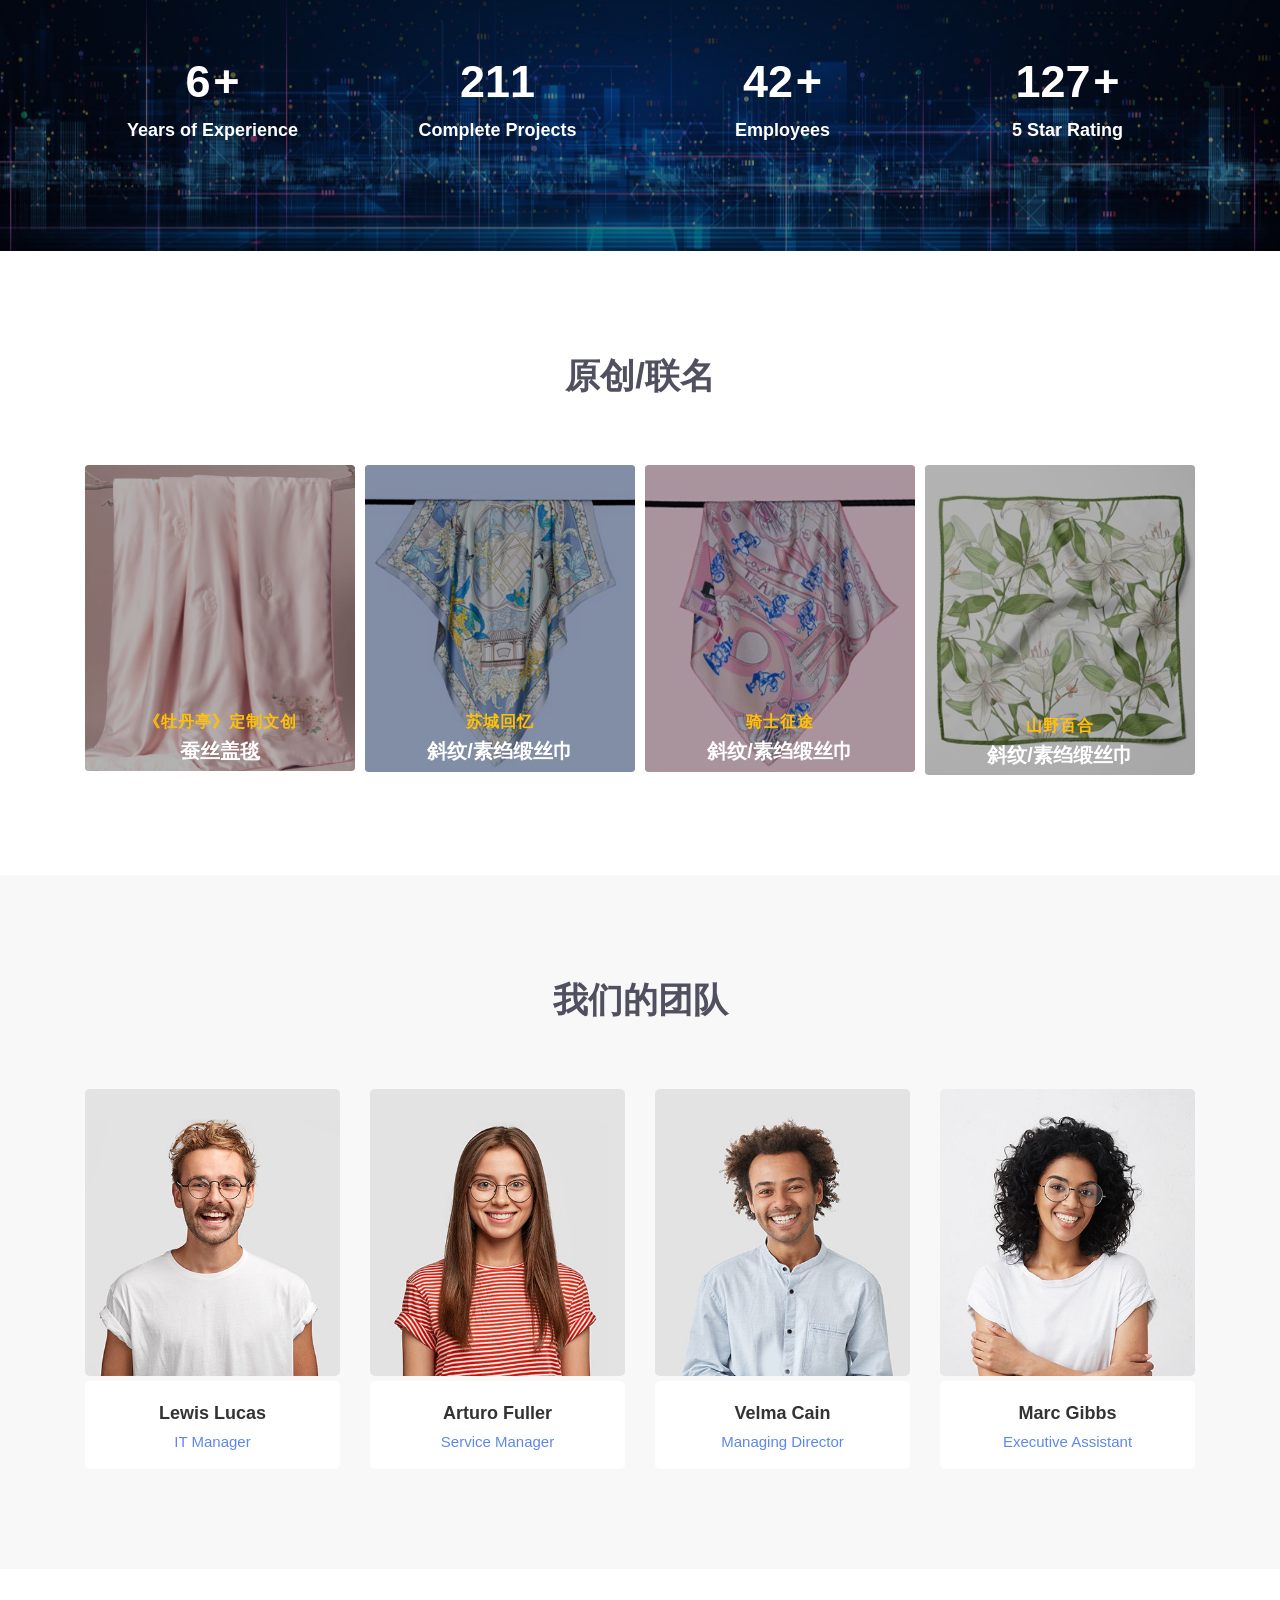
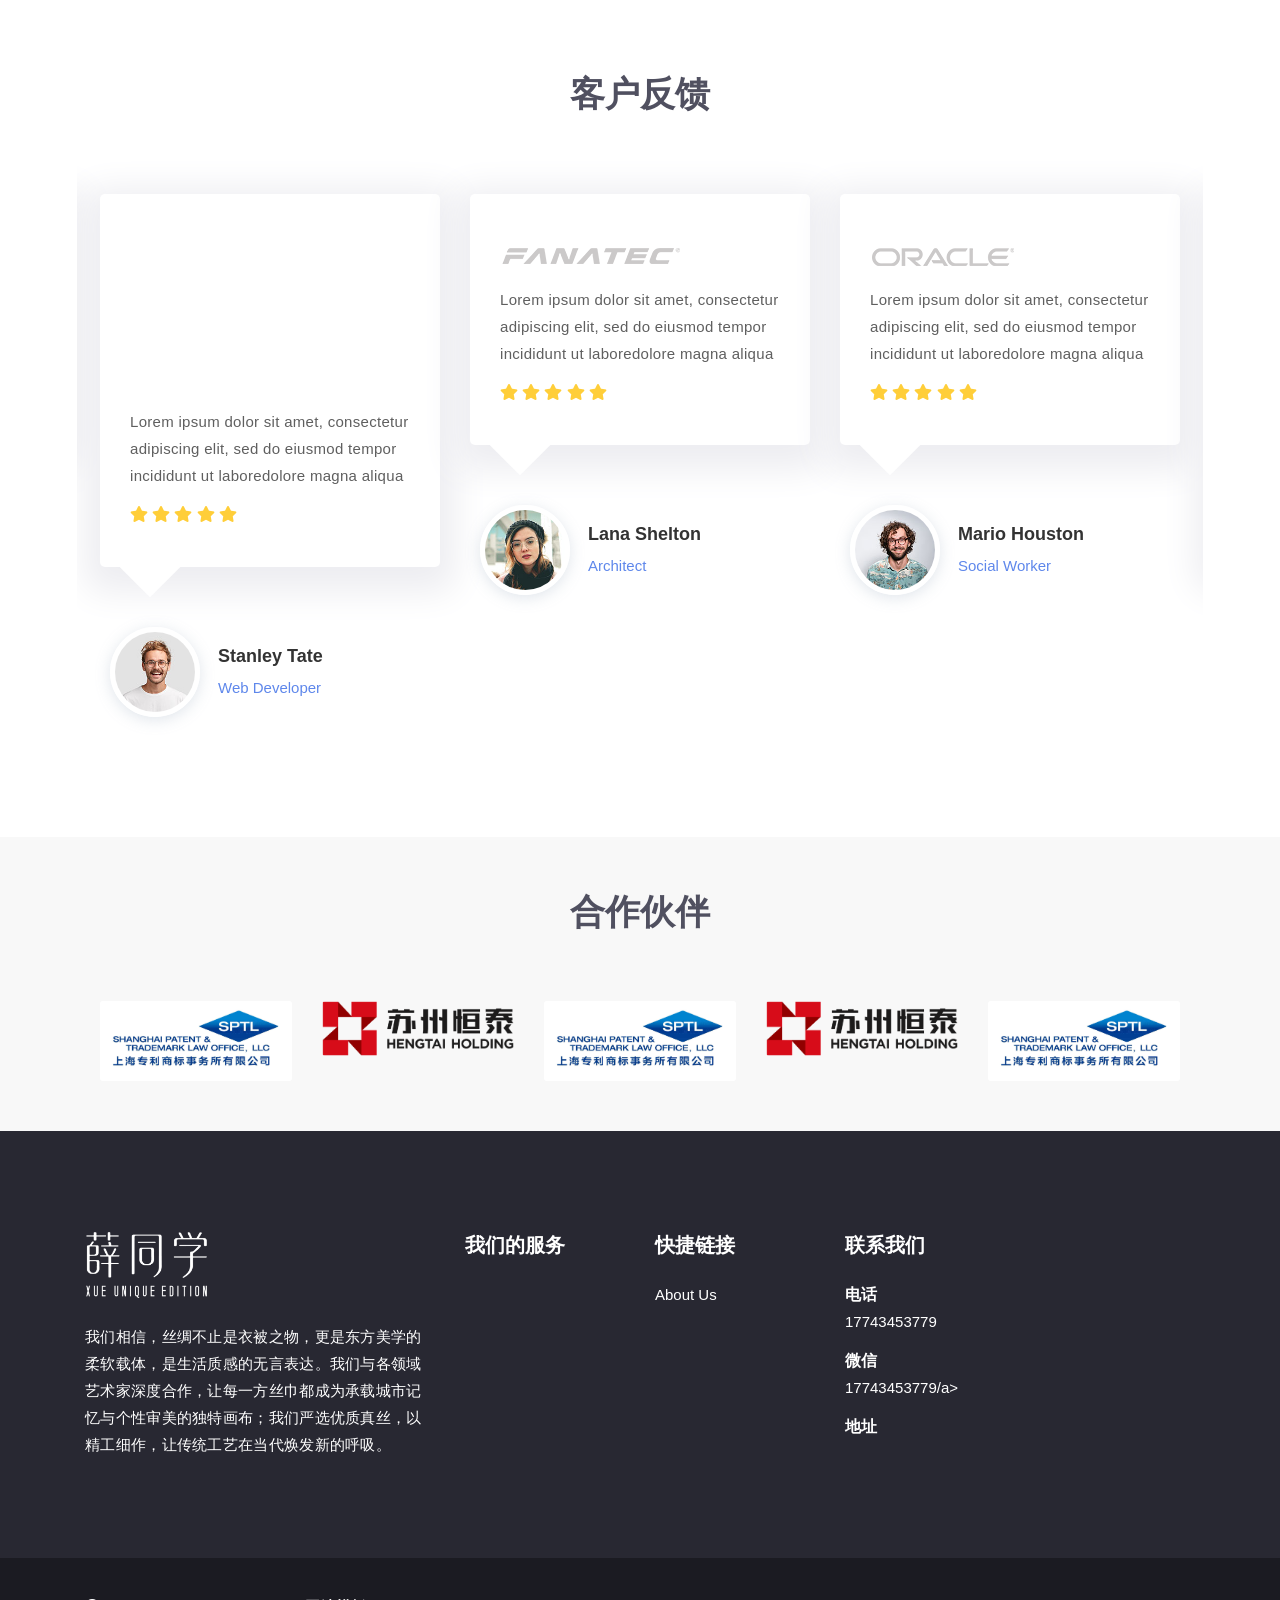
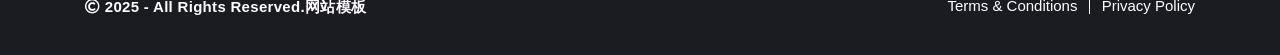
==== commit 1fee3682: "Update index.html" ====
--- a/index.html
+++ b/index.html
@@ -6,7 +6,7 @@
 	<meta charset="utf-8">
 	<meta name="viewport" content="width=device-width, initial-scale=1, shrink-to-fit=no">
 	<!-- Title -->
-	<title>Decorate - Architecture & Interior Website Template</title>
+	<title>Xue Unique Edition</title>
 	<!-- Google Fonts -->
 	<link href="https://fonts.googleapis.com/css2?family=Mukta:wght@400;500;600;700;800&display=swap" rel="stylesheet">
 	<!-- Favicon -->
@@ -981,4 +981,5 @@
 	
 </body>
 
-</html>+
+</html>
--- a/assets/css/style.css
+++ b/assets/css/style.css
@@ -0,0 +1,3987 @@
+/*****************************************************************
+    Template Name    : Decorate - Architecture & Interior Website Template
+    Author           : Barakah Themes
+    Version          : 1.0
+    Created          : 2022
+    File Description : Main css file of the template
+*****************************************************************/
+
+/*****************************************************************
+
+** - 01 - Default CSS
+** - 02 - Preloader Area CSS
+** - 03 - Navbar Area CSS
+** - 04 - Home Slider Area CSS
+** - 05 - About Section CSS
+** - 06 - Services Section CSS
+** - 07 - Why Choose Section CSS
+** - 08 - Counter Section CSS
+** - 09 - Projects Section CSS
+** - 10 - Team Section CSS
+** - 11 - Testimonial Section CSS
+** - 12 - Hire Section CSS
+** - 13 - Blog Section CSS
+** - 14 - Subscribe Section CSS
+** - 15 - Partner Section CSS
+** - 16 - Other Page Banner Title CSS
+** - 17 - Faq Section CSS
+** - 18 - Pricing Section CSS
+** - 19 - Contact Section CSS
+** - 20 - Services Details CSS
+** - 21 - Projects Details CSS
+** - 22 - Blog Details CSS
+** - 23 - Blog Page Sidebar Widget CSS
+** - 24 - Blog Page Number Pagination CSS
+** - 25 - Terms & Conditions - Privacy Policy CSS
+** - 26 - All Page Footer Section CSS
+** - 27 - All Page Copyright Section CSS
+
+*****************************************************************/
+
+/**************************************
+ ** - 01 - Default CSS
+ **************************************/
+
+body {
+	padding: 0;
+	margin: 0;
+	font-size: 15px;
+	font-family: 'Mukta', sans-serif;
+}
+
+img {
+	max-width: 100%;
+	height: auto;
+	border-radius: 3px;
+}
+
+.navbar-brand .white-logo {
+	 height: 4.5em;
+    width: auto;
+}
+
+.footer-logo-box .white-logo {
+	 height: 4.5em;
+    width: auto;
+}
+
+.choose-image {
+	max-width: 78%;
+}
+
+button {
+	outline: 0 !important;
+}
+
+dl, ol, ul {
+    padding: 0;
+    margin: 0;
+    list-style: none;
+}
+
+.d-table {
+	width: 100%;
+	height: 100%;
+}
+
+.d-table-cell {
+	vertical-align: middle;
+}
+
+.ptb-100 {
+	padding-top: 100px;
+	padding-bottom: 100px;
+}
+
+.pb-20 {
+	padding-bottom: 20px;
+}
+.pb-30 {
+	padding-bottom: 30px;
+}
+.pb-40 {
+	padding-bottom: 40px;
+}
+.pb-50 {
+	padding-bottom: 50px;
+}
+.pb-60 {
+	padding-bottom: 60px;
+}
+.pb-70 {
+	padding-bottom: 70px;
+}
+.pb-80 {
+	padding-bottom: 80px;
+}
+.pb-90 {
+	padding-bottom: 90px;
+}
+
+.pb-100 {
+	padding-bottom: 100px;
+}
+
+.pt-20 {
+	padding-top: 20px;
+}
+.pt-30 {
+	padding-top: 30px;
+}
+.pt-40 {
+	padding-top: 40px;
+}
+.pt-50 {
+	padding-top: 50px;
+}
+.pt-60 {
+	padding-top: 60px;
+}
+.pt-70 {
+	padding-top: 70px;
+}
+.pt-80 {
+	padding-top: 80px;
+}
+.pt-90 {
+	padding-top: 90px;
+}
+.pt-100 {
+	padding-top: 100px;
+}
+
+.bg-grey {
+	background-color: rgb(215, 215, 215, 0.17);
+}
+
+.section-padding {
+	padding: 100px 0;
+}
+
+a {
+	text-decoration: none;
+	-webkit-transition: 0.4s;
+	transition: 0.4s;
+	outline: 0 !important;
+	color: #505060;
+}
+
+a:hover {
+	text-decoration: none;
+	color: #5e87eb;
+}
+
+.h1, .h2, .h3, .h4, .h5, .h6, h1, h2, h3, h4, h5, h6 {
+	font-weight: 600;
+	line-height: 1.4;
+	font-family: 'Mukta', sans-serif;
+}
+
+p {
+	font-size: 15px;
+	line-height: 1.8;
+	color: #5f5f5f;
+	margin-bottom: 15px;
+	font-weight: 400;
+	letter-spacing: 0.3px;
+	font-family: 'Mukta', sans-serif;
+}
+
+p:last-child {
+	margin-bottom: 0;
+}
+
+.default-btn {
+	border: none;
+	position: relative;
+	display: inline-block;
+	text-align: center;
+	overflow: hidden;
+	z-index: 1;
+	color: #ffffff;
+	background-color: #5e87eb;
+	-webkit-transition: 0.4s;
+	transition: 0.4s;
+	border-radius: 50px;
+	font-weight: 600;
+	font-size: 15px;
+	padding-left: 35px;
+	padding-right: 35px;
+	padding-top: 12px;
+	padding-bottom: 12px;
+}
+
+.default-btn span {
+	position: absolute;
+	display: block;
+	width: 0;
+	height: 0;
+	border-radius: 50%;
+	background-color: #ffa117;
+	-webkit-transition: width 0.5s ease-in-out, height 0.5s ease-in-out;
+	transition: width 0.5s ease-in-out, height 0.5s ease-in-out;
+	-webkit-transform: translate(-50%, -50%);
+	transform: translate(-50%, -50%);
+	z-index: -1;
+	border-radius: 30px;
+}
+
+.default-btn:hover, .default-btn:focus {
+	color: #ffffff;
+}
+
+.default-btn:hover span, .default-btn:focus span {
+	width: 225%;
+	height: 562.5px;
+}
+
+.default-btn-one {
+	border: none;
+	position: relative;
+	display: inline-block;
+	text-align: center;
+	overflow: hidden;
+	z-index: 1;
+	color: #5e87eb;
+	background-color: #ffffff;
+	-webkit-transition: 0.4s;
+	transition: 0.4s;
+	border-radius: 50px;
+	font-weight: 600;
+	font-size: 15px;
+	padding-left: 35px;
+	padding-right: 35px;
+	padding-top: 12px;
+	padding-bottom: 12px;
+	margin-top: 5px;
+	margin-right: 20px;
+	box-shadow: 0 7px 25px rgb(123,104,238,0.25);
+}
+
+.default-btn-one span {
+	position: absolute;
+	display: block;
+	width: 0;
+	height: 0;
+	border-radius: 50%;
+	background-color: #ffa117;
+	-webkit-transition: width 0.5s ease-in-out, height 0.5s ease-in-out;
+	transition: width 0.5s ease-in-out, height 0.5s ease-in-out;
+	-webkit-transform: translate(-50%, -50%);
+	transform: translate(-50%, -50%);
+	z-index: -1;
+	border-radius: 30px;
+}
+
+.default-btn-one:hover, .default-btn-one:focus {
+	color: #ffffff;
+}
+
+.default-btn-one:hover span, .default-btn-one:focus span {
+	width: 225%;
+	height: 562.5px;
+}
+
+.btn-style-four {
+	position: relative;
+    display: inline-block;
+    font-size: 16px;
+    font-weight: 700;
+    color: #fff;
+    padding-left: 15px;
+}
+.btn-style-four:before {
+    position: absolute;
+    content: '';
+    width: 7px;
+    height: 7px;
+    left: 0px;
+    top: 16px;
+    border-radius: 50%;
+    transition: all 500ms ease;
+}
+.btn-style-four:before{
+	background: #5e87eb;
+}
+
+.btn-style-four{
+	color: #2d275e;
+}
+
+.btn-style-four span{
+	font-size: 23px;
+	padding-left: 5px;
+}
+.btn-style-four:hover{
+	color: #5e87eb !important;
+}
+
+
+.section-title {
+	text-align: center;
+	margin-bottom: 65px;
+	line-height: 1.5;
+}
+
+.section-title h6 {
+	font-size: 16px;
+	font-weight: 600;
+	color: #FF9800;
+	letter-spacing: 0.5px;
+	text-transform: uppercase;
+}
+
+.section-title h2 {
+	font-size: 35px;
+	color: #505060;
+	margin: 0 0 0 0;
+	font-weight: 700;
+}
+
+.color-text {
+    color: #5e87eb;
+}
+
+.valign {
+	display: -webkit-box;
+	display: -ms-flexbox;
+	display: flex;
+	-webkit-box-align: center;
+	-ms-flex-align: center;
+	align-items: center;
+}
+
+/* [ Start Overlay ] */
+[data-overlay-dark],
+[data-overlay-light] {
+	position: relative;
+}
+
+[data-overlay-dark] .container,
+[data-overlay-light] .container {
+	position: relative;
+	z-index: 2;
+}
+
+[data-overlay-dark]:before,
+[data-overlay-light]:before {
+	content: '';
+	position: absolute;
+	width: 100%;
+	height: 100%;
+	top: 0;
+	left: 0;
+	z-index: 1;
+}
+
+[data-overlay-dark]:before {
+	background: #02050b;
+}
+
+[data-overlay-light]:before {
+	background: #fff;
+}
+
+[data-overlay-dark] h1,
+[data-overlay-dark] h2,
+[data-overlay-dark] h3,
+[data-overlay-dark] h4,
+[data-overlay-dark] h5,
+[data-overlay-dark] h6,
+[data-overlay-dark] span,
+.bg-dark h1,
+.bg-dark h2,
+.bg-dark h3,
+.bg-dark h4,
+.bg-dark h5,
+.bg-dark h6,
+.bg-dark span,
+.bg-color h1,
+.bg-color h2,
+.bg-color h3,
+.bg-color h4,
+.bg-color h5,
+.bg-color h6,
+.bg-color span {
+	color: #fff;
+}
+
+[data-overlay-dark] p,
+.bg-dark p,
+.bg-color p {
+	color: #dad6d6;
+}
+
+[data-overlay-dark="0"]:before,
+[data-overlay-light="0"]:before {
+	opacity: 0;
+}
+
+[data-overlay-dark="1"]:before,
+[data-overlay-light="1"]:before {
+	opacity: .1;
+}
+
+[data-overlay-dark="2"]:before,
+[data-overlay-light="2"]:before {
+	opacity: .2;
+}
+
+[data-overlay-dark="3"]:before,
+[data-overlay-light="3"]:before {
+	opacity: .3;
+}
+
+[data-overlay-dark="4"]:before,
+[data-overlay-light="4"]:before {
+	opacity: .4;
+}
+
+[data-overlay-dark="5"]:before,
+[data-overlay-light="5"]:before {
+	opacity: .5;
+}
+
+[data-overlay-dark="6"]:before,
+[data-overlay-light="6"]:before {
+	opacity: .6;
+}
+
+[data-overlay-dark="7"]:before,
+[data-overlay-light="7"]:before {
+	opacity: .7;
+}
+
+[data-overlay-dark="8"]:before,
+[data-overlay-light="8"]:before {
+	opacity: .8;
+}
+
+[data-overlay-dark="9"]:before,
+[data-overlay-light="9"]:before,
+[data-overlay-color="9"]:before {
+	opacity: .9;
+}
+
+[data-overlay-dark="10"]:before,
+[data-overlay-light="10"]:before {
+	opacity: 1;
+}
+
+/* [ End Overlay ] */
+
+/*****************************************
+ ** - 00 -  Go Top CSS
+ ******************************************/
+.go-top {
+	position: fixed;
+	cursor: pointer;
+	top: 0;
+	right: 15px;
+	color: #ffffff;
+	background-color: #5e87eb;
+	text-align: center;
+	z-index: 4;
+	width: 45px;
+	height: 45px;
+	line-height: 45px;
+	opacity: 0;
+	visibility: hidden;
+	-webkit-transition: .9s;
+	transition: .9s;
+	border-radius: 3px;
+}
+
+.go-top.active {
+	top: 97%;
+	-webkit-transform: translateY(-98%);
+	transform: translateY(-98%);
+	opacity: 1;
+	visibility: visible;
+}
+
+.go-top i {
+	position: absolute;
+	top: 50%;
+	-webkit-transform: translateY(-50%);
+	transform: translateY(-50%);
+	left: 0;
+	right: 0;
+	margin: 0 auto;
+	-webkit-transition: 0.4s;
+	transition: 0.4s;
+}
+
+.go-top i:last-child {
+	opacity: 0;
+	visibility: hidden;
+	top: 60%;
+}
+
+.go-top::before {
+	content: '';
+	position: absolute;
+	top: 0;
+	left: 0;
+	width: 100%;
+	height: 100%;
+	z-index: -1;
+	background: #505060;
+	opacity: 0;
+	visibility: hidden;
+	-webkit-transition: 0.4s;
+	transition: 0.4s;
+	border-radius: 3px;
+}
+
+.go-top:hover, .go-top:focus {
+	color: #ffffff;
+}
+
+.go-top:hover::before, .go-top:focus::before {
+	opacity: 1;
+	visibility: visible;
+}
+
+.go-top:hover i:first-child, .go-top:focus i:first-child {
+	opacity: 0;
+	top: 0;
+	visibility: hidden;
+}
+
+.go-top:hover i:last-child, .go-top:focus i:last-child {
+	opacity: 1;
+	visibility: visible;
+	top: 50%;
+}
+
+/**************************************
+ ** - 02 - Preloader Area CSS
+ **************************************/
+
+#preloader {
+    position: fixed;
+    width: 100%;
+    height: 100%;
+    overflow: hidden;
+    background: #282832;
+    z-index: 999999;
+}
+#preloader {
+    display: table;
+    table-layout: fixed;
+}
+#preloader-status {
+    display: table-cell;
+    vertical-align: middle;
+}
+.preloader-position {
+    position: relative;
+    margin: 0 auto;
+    text-align: center;
+    -webkit-box-sizing: border-box;
+    -moz-box-sizing: border-box;
+    -ms-box-sizing: border-box;
+    -o-box-sizing: border-box;
+    box-sizing: border-box;
+}
+.loader {
+    position: relative;
+    width: 65px;
+    height: 65px;
+    left: 50%;
+    top: auto;
+    margin-left: -22px;
+    margin-top: 1px;
+    -webkit-animation: rotate 1s infinite linear;
+    -moz-animation: rotate 1s infinite linear;
+    -ms-animation: rotate 1s infinite linear;
+    -o-animation: rotate 1s infinite linear;
+    animation: rotate 1s infinite linear;
+    border: 1px solid #444;
+    -webkit-border-radius: 50%;
+    -moz-border-radius: 50%;
+    -ms-border-radius: 50%;
+    -o-border-radius: 50%;
+    border-radius: 50%;
+}
+.loader span {
+    position: absolute;
+    width: 65px;
+    height: 65px;
+    top: -1px;
+    left: -1px;
+    border: 1px solid transparent;
+    border-top: 1px solid #ffffff;
+    -webkit-border-radius: 50%;
+    -moz-border-radius: 50%;
+    -ms-border-radius: 50%;
+    -o-border-radius: 50%;
+    border-radius: 50%;
+}
+@-webkit-keyframes rotate {
+    0% {
+        -webkit-transform: rotate(0deg);
+    }
+    100% {
+        -webkit-transform: rotate(360deg);
+    }
+}
+@keyframes rotate {
+    0% {
+        transform: rotate(0deg);
+    }
+    100% {
+        transform: rotate(360deg);
+    }
+}
+
+
+
+/**************************************
+ ** - 03 - Navbar Area CSS
+ **************************************/
+
+.decorate-responsive-nav {
+	display: none;
+}
+
+.decorate-nav {
+	background-color: transparent;
+	padding-top: 15px;
+	padding-bottom: 15px;
+	padding-right: 0;
+	padding-left: 0;
+}
+
+.decorate-nav .navbar {
+	padding-right: 0;
+	padding-top: 0;
+	padding-left: 0;
+	padding-bottom: 0;
+}
+
+.decorate-nav .navbar ul {
+	padding-left: 0;
+	list-style-type: none;
+	margin-bottom: 0;
+}
+
+.decorate-nav .navbar .navbar-nav {
+	margin: auto;
+}
+
+.decorate-nav .navbar .navbar-nav .nav-item {
+	position: relative;
+	padding-top: 15px;
+	padding-bottom: 15px;
+	padding-left: 0;
+	padding-right: 0;
+}
+
+.decorate-nav.index-navber .navbar .navbar-nav .nav-item a {
+	color: #555;
+}
+.decorate-nav .navbar .navbar-nav .nav-item a {
+	font-size: 16px;
+	font-weight: 400;
+	color: #fff;
+	text-transform: capitalize;
+	padding-left: 0;
+	padding-right: 0;
+	padding-top: 0;
+	padding-bottom: 0;
+	margin-left: 15px;
+	margin-right: 15px;
+}
+/*
+.decorate-nav .navbar .navbar-nav .nav-item a:hover, .decorate-nav .navbar .navbar-nav .nav-item a:focus, .decorate-nav .navbar .navbar-nav .nav-item a.active {
+	color: #5e87eb;
+}
+*/
+.decorate-nav .navbar .navbar-nav .nav-item a i {
+	font-size: 10px;
+	position: relative;
+	top: -1px;
+	margin-left: 1px;
+}
+
+.decorate-nav .navbar .navbar-nav .nav-item:last-child a {
+	margin-right: 0;
+}
+
+.decorate-nav .navbar .navbar-nav .nav-item:first-child a {
+	margin-left: 0;
+}
+/*
+.decorate-nav .navbar .navbar-nav .nav-item:hover a, .decorate-nav .navbar .navbar-nav .nav-item:focus a, .decorate-nav .navbar .navbar-nav .nav-item.active a {
+	color: #5e87eb;
+}
+*/
+.decorate-nav .navbar .navbar-nav .nav-item .dropdown-menu {
+	-webkit-box-shadow: 0px 0px 15px 0px rgba(0, 0, 0, 0.1);
+	box-shadow: 0px 0px 15px 0px rgba(0, 0, 0, 0.1);
+	background: #ffffff;
+	position: absolute;
+	border: none;
+	top: 80px;
+	left: 0;
+	width: 230px;
+	z-index: 99;
+	display: block;
+	opacity: 0;
+	visibility: hidden;
+	border-radius: 5px;
+    overflow: hidden;
+	-webkit-transition: all 0.3s ease-in-out;
+	transition: all 0.3s ease-in-out;
+	padding: 0px;
+}
+
+.decorate-nav .navbar .navbar-nav .nav-item .dropdown-menu li {
+	padding: 0;
+	border-bottom: 1px solid #f1f1f1;
+}
+.decorate-nav .navbar .navbar-nav .nav-item .dropdown-menu li:last-child {
+	border-bottom: 0px solid transparent;
+}
+
+.decorate-nav .navbar .navbar-nav .nav-item .dropdown-menu li a {
+	text-transform: capitalize;
+	padding: 10px 15px;
+	margin: 0;
+	position: relative;
+	color: #505060;
+	font-size: 15px;
+	font-weight: 500;
+	border-left: 3px solid transparent;
+}
+
+.decorate-nav .navbar .navbar-nav .nav-item .dropdown-menu li a:hover, .decorate-nav .navbar .navbar-nav .nav-item .dropdown-menu li a:focus, .decorate-nav .navbar .navbar-nav .nav-item .dropdown-menu li a.active {
+	color: #505060;
+	background: #f8f8f8;
+	padding-left: 20px;
+	border-left: 3px solid #ffc107;
+}
+
+.decorate-nav .navbar .navbar-nav .nav-item .dropdown-menu li .dropdown-menu {
+	left: -245px;
+	top: 0;
+	opacity: 0;
+	visibility: hidden;
+}
+
+.decorate-nav .navbar .navbar-nav .nav-item .dropdown-menu li .dropdown-menu li a {
+	color: #696997;
+}
+
+.decorate-nav .navbar .navbar-nav .nav-item .dropdown-menu li .dropdown-menu li a:hover, .decorate-nav .navbar .navbar-nav .nav-item .dropdown-menu li .dropdown-menu li a:focus, .decorate-nav .navbar .navbar-nav .nav-item .dropdown-menu li .dropdown-menu li a.active {
+	color: #5e87eb;
+}
+
+.decorate-nav .navbar .navbar-nav .nav-item .dropdown-menu li .dropdown-menu li .dropdown-menu {
+	left: -245px;
+	top: 0;
+	opacity: 0;
+	visibility: hidden;
+}
+
+.decorate-nav .navbar .navbar-nav .nav-item .dropdown-menu li .dropdown-menu li .dropdown-menu li a {
+	color: #696997;
+	text-transform: capitalize;
+}
+
+.decorate-nav .navbar .navbar-nav .nav-item .dropdown-menu li .dropdown-menu li .dropdown-menu li a:hover, .decorate-nav .navbar .navbar-nav .nav-item .dropdown-menu li .dropdown-menu li .dropdown-menu li a:focus, .decorate-nav .navbar .navbar-nav .nav-item .dropdown-menu li .dropdown-menu li .dropdown-menu li a.active {
+	color: #5e87eb;
+}
+
+.decorate-nav .navbar .navbar-nav .nav-item .dropdown-menu li .dropdown-menu li .dropdown-menu li .dropdown-menu {
+	left: -245px;
+	top: 0;
+	opacity: 0;
+	visibility: hidden;
+}
+
+.decorate-nav .navbar .navbar-nav .nav-item .dropdown-menu li .dropdown-menu li .dropdown-menu li .dropdown-menu li a {
+	color: #696997;
+	text-transform: capitalize;
+}
+
+.decorate-nav .navbar .navbar-nav .nav-item .dropdown-menu li .dropdown-menu li .dropdown-menu li .dropdown-menu li a:hover, .decorate-nav .navbar .navbar-nav .nav-item .dropdown-menu li .dropdown-menu li .dropdown-menu li .dropdown-menu li a:focus, .decorate-nav .navbar .navbar-nav .nav-item .dropdown-menu li .dropdown-menu li .dropdown-menu li .dropdown-menu li a.active {
+	color: #5e87eb;
+}
+
+.decorate-nav .navbar .navbar-nav .nav-item .dropdown-menu li .dropdown-menu li .dropdown-menu li .dropdown-menu li .dropdown-menu {
+	left: 195px;
+	top: 0;
+	opacity: 0;
+	visibility: hidden;
+}
+
+.decorate-nav .navbar .navbar-nav .nav-item .dropdown-menu li .dropdown-menu li .dropdown-menu li .dropdown-menu li .dropdown-menu li a {
+	color: #696997;
+	text-transform: capitalize;
+}
+
+.decorate-nav .navbar .navbar-nav .nav-item .dropdown-menu li .dropdown-menu li .dropdown-menu li .dropdown-menu li .dropdown-menu li a:hover, .decorate-nav .navbar .navbar-nav .nav-item .dropdown-menu li .dropdown-menu li .dropdown-menu li .dropdown-menu li .dropdown-menu li a:focus, .decorate-nav .navbar .navbar-nav .nav-item .dropdown-menu li .dropdown-menu li .dropdown-menu li .dropdown-menu li .dropdown-menu li a.active {
+	color: #5e87eb;
+}
+
+.decorate-nav .navbar .navbar-nav .nav-item .dropdown-menu li .dropdown-menu li .dropdown-menu li .dropdown-menu li .dropdown-menu li .dropdown-menu {
+	left: 195px;
+	top: 0;
+	opacity: 0;
+	visibility: hidden;
+}
+
+.decorate-nav .navbar .navbar-nav .nav-item .dropdown-menu li .dropdown-menu li .dropdown-menu li .dropdown-menu li .dropdown-menu li .dropdown-menu li a {
+	color: #696997;
+	text-transform: capitalize;
+}
+
+.decorate-nav .navbar .navbar-nav .nav-item .dropdown-menu li .dropdown-menu li .dropdown-menu li .dropdown-menu li .dropdown-menu li .dropdown-menu li a:hover, .decorate-nav .navbar .navbar-nav .nav-item .dropdown-menu li .dropdown-menu li .dropdown-menu li .dropdown-menu li .dropdown-menu li .dropdown-menu li a:focus, .decorate-nav .navbar .navbar-nav .nav-item .dropdown-menu li .dropdown-menu li .dropdown-menu li .dropdown-menu li .dropdown-menu li .dropdown-menu li a.active {
+	color: #5e87eb;
+}
+
+.decorate-nav .navbar .navbar-nav .nav-item .dropdown-menu li .dropdown-menu li .dropdown-menu li .dropdown-menu li .dropdown-menu li .dropdown-menu li .dropdown-menu {
+	left: 195px;
+	top: 0;
+	opacity: 0;
+	visibility: hidden;
+}
+
+.decorate-nav .navbar .navbar-nav .nav-item .dropdown-menu li .dropdown-menu li .dropdown-menu li .dropdown-menu li .dropdown-menu li .dropdown-menu li .dropdown-menu li a {
+	color: #696997;
+	text-transform: capitalize;
+}
+
+.decorate-nav .navbar .navbar-nav .nav-item .dropdown-menu li .dropdown-menu li .dropdown-menu li .dropdown-menu li .dropdown-menu li .dropdown-menu li .dropdown-menu li a:hover, .decorate-nav .navbar .navbar-nav .nav-item .dropdown-menu li .dropdown-menu li .dropdown-menu li .dropdown-menu li .dropdown-menu li .dropdown-menu li .dropdown-menu li a:focus, .decorate-nav .navbar .navbar-nav .nav-item .dropdown-menu li .dropdown-menu li .dropdown-menu li .dropdown-menu li .dropdown-menu li .dropdown-menu li .dropdown-menu li a.active {
+	color: #5e87eb;
+}
+
+.decorate-nav .navbar .navbar-nav .nav-item .dropdown-menu li .dropdown-menu li .dropdown-menu li .dropdown-menu li .dropdown-menu li .dropdown-menu li.active a {
+	color: #5e87eb;
+}
+
+.decorate-nav .navbar .navbar-nav .nav-item .dropdown-menu li .dropdown-menu li .dropdown-menu li .dropdown-menu li .dropdown-menu li .dropdown-menu li:hover .dropdown-menu {
+	opacity: 1;
+	visibility: visible;
+	top: -15px;
+	-webkit-transition: 0.4s;
+	transition: 0.4s;
+}
+
+.decorate-nav .navbar .navbar-nav .nav-item .dropdown-menu li .dropdown-menu li .dropdown-menu li .dropdown-menu li .dropdown-menu li.active a {
+	color: #5e87eb;
+}
+
+.decorate-nav .navbar .navbar-nav .nav-item .dropdown-menu li .dropdown-menu li .dropdown-menu li .dropdown-menu li .dropdown-menu li:hover .dropdown-menu {
+	opacity: 1;
+	visibility: visible;
+	top: -15px;
+	-webkit-transition: 0.4s;
+	transition: 0.4s;
+}
+
+.decorate-nav .navbar .navbar-nav .nav-item .dropdown-menu li .dropdown-menu li .dropdown-menu li .dropdown-menu li.active a {
+	color: #5e87eb;
+}
+
+.decorate-nav .navbar .navbar-nav .nav-item .dropdown-menu li .dropdown-menu li .dropdown-menu li .dropdown-menu li:hover .dropdown-menu {
+	opacity: 1;
+	visibility: visible;
+	top: -15px;
+	-webkit-transition: 0.4s;
+	transition: 0.4s;
+}
+
+.decorate-nav .navbar .navbar-nav .nav-item .dropdown-menu li .dropdown-menu li .dropdown-menu li.active a {
+	color: #5e87eb;
+}
+
+.decorate-nav .navbar .navbar-nav .nav-item .dropdown-menu li .dropdown-menu li .dropdown-menu li:hover .dropdown-menu {
+	opacity: 1;
+	visibility: visible;
+	top: -15px;
+	-webkit-transition: 0.4s;
+	transition: 0.4s;
+}
+
+.decorate-nav .navbar .navbar-nav .nav-item .dropdown-menu li .dropdown-menu li.active a {
+	color: #5e87eb;
+}
+
+.decorate-nav .navbar .navbar-nav .nav-item .dropdown-menu li .dropdown-menu li:hover .dropdown-menu {
+	opacity: 1;
+	visibility: visible;
+	top: -15px;
+	-webkit-transition: 0.4s;
+	transition: 0.4s;
+}
+
+.decorate-nav .navbar .navbar-nav .nav-item .dropdown-menu li.active a {
+	color: #5e87eb;
+}
+
+.decorate-nav .navbar .navbar-nav .nav-item .dropdown-menu li:hover .dropdown-menu {
+	opacity: 1;
+	visibility: visible;
+	top: -15px;
+	-webkit-transition: 0.4s;
+	transition: 0.4s;
+}
+
+.decorate-nav .navbar .navbar-nav .nav-item:hover .dropdown-menu {
+	opacity: 1;
+	visibility: visible;
+	top: 100%;
+	-webkit-transition: 0.4s;
+	transition: 0.4s;
+}
+
+.decorate-nav .navbar .other-option {
+	margin-left: 0;
+	margin-top: 5px;
+}
+.other-option .nav-call-btn {
+    color: #fff;
+}
+
+.other-option .nav-call-btn i {
+    color: #ffc107;
+    padding-right: 5px;
+    font-size: 20px;
+}
+
+.other-option .nav-call-btn a {
+    color: #fff;
+    font-size: 16px;
+	font-weight: 500;
+    margin-left: 10px;
+}
+
+.navbar-area.is-sticky .other-option .nav-call-btn {
+    color: #333;
+}
+
+.navbar-area.is-sticky .other-option .nav-call-btn a {
+    color: #333;
+}
+
+.decorate-nav .navbar .other-option .default-btn {
+    font-size: 15px;
+	box-shadow: 0 2px 15px rgb(123, 104, 238, 0.15);
+}
+
+.decorate-nav .navbar .other-option .default-btn.nav-btn-1 {
+	margin-right: 15px;
+}
+
+.decorate-nav .black-logo {
+	display: none;
+}
+
+.navbar-area {
+	background-color: transparent;
+	-webkit-transition: 0.4s;
+	transition: 0.4s;
+	position: absolute;
+	z-index: 999;
+	left: 0;
+	top: 0;
+	width: 100%;
+	height: auto;
+}
+
+.navbar-area.is-sticky {
+	position: fixed;
+	top: 0;
+	left: 0;
+	width: 100%;
+	z-index: 999;
+	-webkit-box-shadow: 0 2px 28px 0 rgba(0, 0, 0, 0.06);
+	box-shadow: 0 2px 28px 0 rgba(0, 0, 0, 0.06);
+	background: #ffffff !important;
+	-webkit-animation: 500ms ease-in-out 0s normal fadeInDown;
+	animation: 500ms ease-in-out 0s normal fadeInDown;
+	-webkit-transition: 0.4s;
+	transition: 0.4s;
+}
+
+.navbar-area.is-sticky .navbar-nav .nav-item a {
+	color: #505050;
+}
+
+.navbar-area.is-sticky .navbar-nav .nav-item a:hover, .navbar-area.is-sticky .navbar-nav .nav-item a:focus, .navbar-area.is-sticky .navbar-nav .nav-item a.active {
+	color: #5e87eb;
+}
+
+.navbar-area.is-sticky .decorate-nav .navbar-brand .white-logo {
+	display: none;
+}
+
+.navbar-area.is-sticky .decorate-nav .navbar-brand .black-logo {
+	display: block;
+}
+
+@media only screen and (max-width: 991px) {
+	.navbar-area {
+		padding-top: 20px;
+		padding-bottom: 20px;
+	}
+
+	.navbar-area.is-sticky {
+		border-bottom: none;
+		-webkit-box-shadow: 0 7px 13px 0 rgba(0, 0, 0, 0.1);
+		box-shadow: 0 7px 13px 0 rgba(0, 0, 0, 0.1);
+		padding-top: 20px;
+		padding-bottom: 20px;
+	}
+
+	.navbar-area.is-sticky .logo .white-logo {
+		display: none;
+	}
+
+	.navbar-area.is-sticky .logo .black-logo {
+		display: block;
+	}
+
+	.decorate-responsive-nav {
+		display: block;
+	}
+
+	.decorate-responsive-nav .decorate-responsive-menu {
+		position: relative;
+	}
+
+	.decorate-responsive-nav .decorate-responsive-menu.mean-container .mean-nav ul {
+		font-size: 15px;
+	}
+
+	.decorate-responsive-nav .decorate-responsive-menu.mean-container .mean-nav ul li a {
+		font-size: 15px;
+	}
+
+	.decorate-responsive-nav .decorate-responsive-menu.mean-container .mean-nav ul li a.active {
+		color: #5e87eb;
+	}
+
+	.decorate-responsive-nav .decorate-responsive-menu.mean-container .mean-nav ul li li a {
+		font-size: 15px;
+	}
+
+	.decorate-responsive-nav .decorate-responsive-menu.mean-container .navbar-nav {
+		overflow-y: scroll;
+		height: 300px;
+		-webkit-box-shadow: 0 7px 13px 0 rgba(0, 0, 0, 0.1);
+		box-shadow: 0 7px 13px 0 rgba(0, 0, 0, 0.1);
+	}
+
+	.decorate-responsive-nav .decorate-responsive-menu.mean-container .others-options {
+		display: none;
+	}
+
+	.decorate-responsive-nav .mean-container a.meanmenu-reveal {
+		color: #505060;
+	}
+
+	.decorate-responsive-nav .mean-container a.meanmenu-reveal span {
+		background: #505060;
+	}
+
+	.decorate-responsive-nav .logo {
+		position: relative;
+		width: 50%;
+		z-index: 999;
+	}
+
+	.decorate-responsive-nav .logo .white-logo {
+		display: block;
+	}
+
+	.decorate-responsive-nav .logo .black-logo {
+		display: none;
+	}
+
+	.decorate-nav {
+		display: none;
+	}
+}
+
+/**************************************
+ ** - 04 - Home Area CSS
+ **************************************/
+.home-area {
+	overflow: hidden;
+	position: relative;
+	z-index: 1;
+	height: 750px;
+}
+
+.home-area:before {
+    position: absolute;
+    content: "";
+    top: 0;
+    left: 0;
+    right: 0;
+    width: 100%;
+    height: 100%;
+    background: url(../img/hero-bg-shape.svg) no-repeat bottom/cover;
+}
+
+.home-area-2 {
+	background: #6a3093;  /* fallback for old browsers */
+	background: -webkit-linear-gradient(to top, #a044ff, #6a3093);  /* Chrome 10-25, Safari 5.1-6 */
+	background: linear-gradient(to top, #a044ff, #6a3093); /* W3C, IE 10+/ Edge, Firefox 16+, Chrome 26+, Opera 12+, Safari 7+ */
+}
+
+.home-area-2:before {
+	position: unset;
+}
+
+.grey-cr {
+    height: 500px;
+    width: 500px;
+    border-radius: 500px;
+    position: absolute;
+    bottom: -20%;
+    left: -10%;
+	z-index: -1;
+    background: rgb(215, 215, 215, 0.17);
+}
+.main-banner-content {
+	padding-top: 50px;
+}
+
+.main-banner-content h3 {
+	font-size: 15px;
+    color: #ffc107;
+    margin: 0 0 15px 0;
+    font-weight: 600;
+    padding: 6px 25px;
+    background: #ffffff;
+    display: inline-block;
+    border-radius: 50px;
+    text-transform: uppercase;
+    word-spacing: 5px;
+    letter-spacing: 0.5px;
+}
+
+.main-banner-content h1 {
+	font-size: 45px;
+	color: #fff;
+	margin: 0 0 20px 0;
+	font-weight: 700;
+}
+
+.main-banner-content p {
+	color: #fff;
+	font-size: 16px;
+	margin: 0 0 0 0;
+}
+
+.main-banner-content .banner-btn {
+	margin-top: 25px;
+}
+
+.home-area .banner-image {
+    text-align: center;
+    padding-top: 70px;
+}
+
+.home-area .creative-shape {
+    position: absolute;
+    bottom: -5px;
+    left: 0;
+    width: 100%;
+    height: auto;
+    z-index: -1;
+}
+
+/**************************************
+ ** - 04 - Home Slider Section CSS
+ **************************************/
+.slider {
+	position: relative;
+}
+
+.slider.fixed-slider {
+	position: fixed;
+	top: 0;
+	left: 0;
+	right: 0;
+}
+
+.slider .swiper-slide-active {
+	z-index: 3;
+}
+
+.slider .parallax-slider {
+	position: relative;
+	height: 700px;
+}
+
+.slider .parallax-slider .swiper-slide {
+	position: relative;
+	overflow: hidden;
+	width: 100%;
+	padding-bottom: 50px;
+}
+
+.slider .parallax-slider .swiper-slide .bg-img {
+	position: absolute;
+	top: 0;
+	right: 0;
+	bottom: 0;
+	left: 0;
+	background-size: cover;
+	background-position: center;
+}
+
+.slider .parallax-slider .swiper-slide-active .caption h1 {
+	opacity: 1;
+	animation: fadeInLeft .8s;
+	-webkit-animation-delay: 1s;
+	animation-delay: .3s;
+}
+
+.slider .parallax-slider .caption {
+	text-align: center;
+	padding-top: 70px;
+}
+
+.slider .parallax-slider .caption h1 {
+	font-size: 55px;
+	font-weight: 700;
+	color: #fff;
+	opacity: 1;
+	visibility: visible;
+	line-height: normal;
+}
+.slider .parallax-slider .caption p {
+	color: #fff;
+	font-size: 17px;
+	font-weight: 400;
+	margin-top: 20px;
+	opacity: 1;
+}
+
+.slider .parallax-slider .swiper-slide-active .caption p {
+	color: #fff;
+	font-weight: 400;
+	opacity: 1;
+	animation: fadeInRight .8s;
+}
+
+.slider .parallax-slider .swiper-slide-active .caption .home-slider-btn {
+	position: relative;
+	opacity: 1;
+	animation: fadeInLeft 1s;
+	-webkit-transition: all .4s;
+	-o-transition: all .4s;
+	transition: all .4s;
+}
+
+.slider .control-text {
+	position: absolute;
+	top: 50%;
+	z-index: 8;
+	width: 100%;
+	height: auto;
+	align-items: center;
+	display: flex;
+	justify-content: space-between;
+}
+.slider .control-text .swiper-nav-ctrl {
+	color: #fff;
+	font-size: 15px;
+	font-weight: 600;
+	margin-left: 15px;
+	margin-right: 15px;
+	position: static;
+	width: auto;
+	height: auto;
+	display: inline-block;
+	background: transparent;
+	padding: 5px 10px;
+	border-radius: 3px;
+}
+
+.slider .control-text .swiper-nav-ctrl:after {
+	font-size: 20px;
+    width: 60px;
+    height: 60px;
+    line-height: 60px;
+    border-radius: 50%;
+    display: block;
+    text-align: center;
+    background: rgb(0, 0, 0, 0.3);
+}
+.slider .swiper-pagination-bullets {
+	bottom: 20px;
+}
+.slider .swiper-pagination-bullet {
+	background: #fff;
+	opacity: .4;
+}
+.slider .swiper-pagination-bullet-active {
+	background: #fff;
+	opacity: 1;
+}
+
+/**************************************
+ ** - 05 - About Section CSS
+ **************************************/
+.about-area {
+	position: relative;
+	z-index: 1;
+}
+.about-content {
+    margin-right: 0px;
+}
+
+.about-content h6 {
+	color: #5e87eb;
+	font-size: 16px;
+	font-weight: 600;
+	margin-bottom: 10px;
+	text-transform: uppercase;
+	letter-spacing: 0.5px;
+}
+.about-content h2 {
+	font-size: 35px;
+	font-weight: 700;
+	margin-bottom: 20px;
+}
+
+.about-content p {
+	margin-bottom: 15px;
+}
+
+.about-content .years-design h2 {
+	font-size: 115px;
+    font-weight: 700;
+    background: url(../img/slider-1.jpg) no-repeat;
+    background-position: 55% 50%;
+    -webkit-background-clip: text;
+    -webkit-text-fill-color: transparent;
+    line-height: 0.70;
+	margin-block: 10px;
+}
+.about-content .years-design h5 {
+    color: #5e87eb;
+    letter-spacing: 0.5px;
+    font-size: 20px;
+    font-weight: 600;
+}
+
+.about-image {
+    position: relative;
+    text-align: center;
+}
+.about-image img {
+	border-radius: 3px;
+}
+.about-image:before {
+    display: block;
+    content: '';
+    position: absolute;
+    right: -40px;
+    top: 55px;
+    visibility: visible;
+    width: 108%;
+    height: 95%;
+    z-index: -1;
+    background: url(../img/dot.svg);
+    background-repeat: repeat;
+}
+
+.about-content .about-features-list li {
+	position: relative;
+    margin-bottom: 10px;
+    padding-left: 21px;
+}
+.about-content .about-features-list li:last-child {
+    margin-bottom: 0px;
+}
+.about-content .about-features-list li:before {
+    content: '';
+    position: absolute;
+    border-radius: 2px;
+    background-color: #FF7500;
+	top: 10px;
+    left: 0;
+    width: 7px;
+    height: 8px;
+    -webkit-transform: translateY(-50%);
+    transform: translateY(-50%);
+}
+.about-image .waves-box {
+    position: absolute;
+    left: 50%;
+    top: 50%;
+    z-index: 1;
+    -webkit-transform: translateY(-50%) translateX(-50%);
+    transform: translateY(-50%) translateX(-50%);
+}
+.about-image .iq-video {
+    background: #3F51B5;
+    display: inline-block;
+    width: 70px;
+    height: 70px;
+    text-align: center;
+    font-size: 30px;
+    color: #fff;
+    border-radius: 100%;
+    line-height: 70px;
+    z-index: 9;
+    position: relative;
+}
+.about-image .iq-video:hover {
+    background: #fff;
+    color: #3F51B5;
+}
+.about-image .iq-video i {
+	margin-left: 5px;
+}
+.about-image .iq-waves {
+	position: absolute;
+	left: -30px;
+	top: -30px;
+	z-index: 2;
+}
+.about-image .iq-waves .waves {
+	position: absolute;
+	width: 130px;
+	height: 130px;
+    background: rgba(255, 255, 255, 0.65);
+	opacity: 0;
+	-ms-filter: "progid:DXImageTransform.Microsoft.Alpha(Opacity=0)";
+	border-radius: 50%;
+	background-clip: padding-box;
+	-webkit-animation: waves 3s ease-in-out infinite;
+	animation: waves 3s ease-in-out infinite;
+}
+.about-image .iq-waves .wave-1 {
+	-webkit-animation-delay: 0s;
+	animation-delay: 0s;
+}
+.about-image .iq-waves .wave-2 {
+	-webkit-animation-delay: 1s;
+	animation-delay: 1s;
+}
+.about-image .iq-waves .wave-3 {
+	-webkit-animation-delay: 2s;
+	animation-delay: 2s;
+}
+@-webkit-keyframes waves {
+	0% {
+		-webkit-transform: scale(0.2, 0.2);
+		transform: scale(0.2, 0.2);
+		opacity: 0;
+		-ms-filter: "progid:DXImageTransform.Microsoft.Alpha(Opacity=0)";
+	}
+	50% {
+		opacity: 0.9;
+		-ms-filter: "progid:DXImageTransform.Microsoft.Alpha(Opacity=90)";
+	}
+	100% {
+		-webkit-transform: scale(0.9, 0.9);
+		transform: scale(0.9, 0.9);
+		opacity: 0;
+		-ms-filter: "progid:DXImageTransform.Microsoft.Alpha(Opacity=0)";
+	}
+}
+@keyframes waves {
+	0% {
+		-webkit-transform: scale(0.2, 0.2);
+		transform: scale(0.2, 0.2);
+		opacity: 0;
+		-ms-filter: "progid:DXImageTransform.Microsoft.Alpha(Opacity=0)";
+	}
+	50% {
+		opacity: 0.9;
+		-ms-filter: "progid:DXImageTransform.Microsoft.Alpha(Opacity=90)";
+	}
+	100% {
+		-webkit-transform: scale(0.9, 0.9);
+		transform: scale(0.9, 0.9);
+		opacity: 0;
+		-ms-filter: "progid:DXImageTransform.Microsoft.Alpha(Opacity=0)";
+	}
+}
+
+.about-image .years-design {
+    position: absolute;
+    left: 0px;
+    bottom: 0px;
+    right: 0px;text-align: left;
+    padding: 10px 40px 20px 40px;
+    background: #ffffff;
+    border-bottom: 3px solid #5e87eb;
+	-webkit-box-shadow: -1px 3px 20px 0px rgb(82, 90, 101, 0.1);
+	box-shadow: -1px 3px 20px 0px rgb(82, 90, 101, 0.1);
+}
+
+.about-image .years-design h2 {
+    font-size: 75px;
+    font-weight: 700;
+    background: url(../img/banner-bg.jpg) no-repeat;
+    background-position: 50% 65%;
+    -webkit-background-clip: text;
+    -webkit-text-fill-color: transparent;
+    line-height: 1;
+    margin: 0;
+}
+.about-image .years-design h5 {
+    color: #5e87eb;
+    font-size: 18px;
+    font-weight: 600;
+    margin-top: 10px;
+}
+
+/**************************************
+ ** - 06 - Services Section CSS
+ *************************************/
+
+.services-area .services-single-item {
+    position: relative;
+    padding: 60px 35px;
+    background-size: cover;
+    background-position: 50% 0% !important;
+    border: 1px solid #f3f3f3;
+}
+.services-area .services-single-item:before {
+    content: "";
+    position: absolute;
+    top: 0;
+    left: 0;
+    right: 0;
+    bottom: 0;
+    background: rgba(12, 12, 12, 0.5);
+}
+.services-area .services-single-item:hover:after {
+    opacity: 0;
+}
+.services-area .services-single-item:hover h5,
+.services-area .services-single-item:hover p,
+.services-area .services-single-item:hover .services-content .services-more-btn {
+    color: #fff;
+}
+.services-area .services-single-item:hover .count-number {
+    -webkit-text-stroke: 1px #fff
+}
+.services-area .services-single-item:after {
+    content: "";
+    position: absolute;
+    top: 0;
+    left: 0;
+    right: 0;
+    bottom: 0;
+    background: #ffffff;
+    z-index: 1;
+    -webkit-transition: all .4s;
+    transition: all .4s;
+}
+.services-area .services-single-item .services-content {
+    position: relative;
+    z-index: 7;
+}
+.services-area .services-single-item h5 {
+    color: #333;
+    font-size: 20px;
+    font-weight: 700;
+    margin-bottom: 15px;
+}
+.services-area .services-single-item .count-number {
+    font-size: 60px;
+    line-height: 75px;
+    font-weight: 500;
+    color: transparent;
+    -webkit-text-stroke: 1px #999;
+    opacity: 0.9;
+    margin-bottom: 20px;
+}
+.services-area .services-single-item .services-content .services-more-btn {
+    color: #333;
+    font-size: 17px;
+    font-weight: 600;
+    letter-spacing: 0.5px;
+    display: inline-block;
+}
+
+.services-area .bg-1 {
+    background-image: url(../img/services/1.png);
+}
+.services-area .bg-2 {
+    background-image: url(../img/services/2.png);
+}
+.services-area .bg-3 {
+    background-image: url(../img/services/3.png);
+}
+/* .services-area .bg-4 {
+    background-image: url(../img/services/services-4.jpg);
+}
+.services-area .bg-5 {
+    background-image: url(../img/services/services-5.jpg);
+}
+.services-area .bg-6 {
+    background-image: url(../img/services/services-6.jpg);
+} */
+
+/**************************************
+ ** - 07 - Why Choose Section CSS
+ **************************************/
+.choose-content h6 {
+	color: #5e87eb;
+    font-size: 16px;
+    font-weight: 600;
+    margin-bottom: 10px;
+    text-transform: uppercase;
+    letter-spacing: 0.5px;
+}
+
+.choose-content h2 {
+	font-size: 35px;
+	color: #0b0b31;
+	font-weight: 700;
+	margin: 8px 0 15px 0;
+}
+
+.choose-content p {
+	margin: 0 0 0 0;
+}
+
+.choose-content .features-list {
+	display: -ms-flexbox;
+	display: -webkit-box;
+	display: flex;
+	-ms-flex-wrap: wrap;
+	flex-wrap: wrap;
+	padding-left: 0;
+	list-style-type: none;
+	margin-bottom: 0;
+	margin-top: 16px;
+	margin-left: -10px;
+	margin-right: -10px;
+}
+
+.choose-content .features-list li {
+	-ms-flex: 0 0 50%;
+	-webkit-box-flex: 0;
+	flex: 0 0 50%;
+	max-width: 50%;
+	margin-top: 15px;
+	padding-left: 10px;
+	padding-right: 10px;
+}
+.choose-content .features-list li i {
+    font-size: 13px;
+    margin-right: 5px;
+}
+
+.choose-image {
+	text-align: center;
+}
+
+/**************************************
+ ** - 08 - Counter Section CSS
+ *************************************/
+.counter-area {
+	text-align: center;
+	position: relative;
+	z-index: 1;
+	color: #fff;
+	text-align: center;
+	background: url(../img/banner-bg.jpg);
+	background-repeat: no-repeat;
+	background-size: cover;
+	background-position: center;
+}
+.counter-area::after {
+	content: "";
+	position: absolute;
+	z-index: -1;
+	top: 0;
+	left: 0;
+	padding: 0;
+	height: 100%;
+	width: 100%;
+	opacity: .5;
+	background-color: #050510;
+}
+.counter-area .section-title h5 {
+	color: #ffffff;
+}
+.counter-area .section-title h2 {
+	color: #fff;
+}
+.counter-contents h2 {
+	color: #fff;
+	font-size: 45px;
+	font-weight: 700;
+	margin-bottom: 5px;
+	word-spacing: -10px;
+}
+.counter-contents h3 {
+	color: #fff;
+	font-size: 18px;
+	font-weight: 600;
+}
+
+/*********************************************
+ ** - 09 - Projects Section CSS
+ *********************************************/
+
+.projects-area .project-single-item {
+    position: relative;
+    overflow: hidden;
+}
+
+.project-single-item .project-img {
+	border-radius: 3px;
+    overflow: hidden;
+}
+.projects-area .project-single-item img {
+    -webkit-filter: none;
+    filter: none;
+    -webkit-filter: brightness(70%);
+	border-radius: 3px;
+    -webkit-transition: all .5s;
+    transition: all .5s;
+}
+
+.projects-area .project-single-item:hover img {
+    -webkit-filter: none;
+    filter: none;
+    -webkit-transform: scale(1.09, 1.09);
+    transform: scale(1.09, 1.09);
+    -webkit-filter: brightness(20%);
+    -webkit-transition: all 1s ease;
+    -moz-transition: all 1s ease;
+    -o-transition: all 1s ease;
+    -ms-transition: all 1s ease;
+    transition: all 1s ease;
+}
+.projects-area .project-single-item:hover .project-overlay-info {
+    bottom: 0;
+}
+
+.projects-area .project-single-item .project-overlay-info {
+    padding: 30px;
+    position: absolute;
+    bottom: -60px;
+    left: 0;
+    width: 100%;
+    display: block;
+    -webkit-transition: all .3s;
+    transition: all .3s;
+    text-align: center;
+}
+
+.projects-area .project-single-item .project-overlay-info .category {
+    position: relative;
+    color: #ffc107;
+    font-size: 16px;
+    font-weight: 700;
+    text-transform: uppercase;
+    letter-spacing: 1px;
+	display: inline-block;
+    margin-bottom: 5px;
+}
+
+.projects-area .project-single-item .project-overlay-info h5 {
+    font-size: 20px;
+    color: #fff;
+    display: block;
+    font-weight: 700;
+    margin-bottom: 15px;
+	line-height: 1.2;
+}
+.projects-area .project-single-item .project-overlay-info p {
+    color: #fff;
+    font-size: 15px;
+}
+.projects-area .project-single-item .project-overlay-info i {
+    color: #fff;
+    font-size: 20px;
+}
+
+/**************************************
+ ** - 10 - Team Section CSS
+ **************************************/
+.team-area {
+}
+
+.team-area .section-title {
+	margin-bottom: 35px;
+}
+.single-team-box {
+	margin-top: 30px;
+	overflow: hidden;
+	-webkit-transition: 0.5s;
+	transition: 0.5s;
+}
+.team-image {
+	position: relative;
+    z-index: 1;
+    border-radius: 5px;
+    overflow: hidden;
+    margin: 0 auto;
+}
+
+.team-image::before {
+    content: "";
+    position: absolute;
+    z-index: 2;
+    top: 0;
+    left: 0;
+    padding: 0;
+    height: 100%;
+    width: 100%;
+    opacity: 0;
+    visibility: hidden;
+    background-color: #000;
+	-webkit-transition: 0.5s;
+	transition: 0.5s;
+}
+.single-team-box:hover .team-image::before {
+    opacity: .8;
+    visibility: visible;
+}
+
+.single-team-box .team-image img {
+	width: 100%;
+	height: auto;
+	-webkit-transition: 0.5s;
+	transition: 0.5s;
+}
+
+.single-team-box:hover .team-image img {
+	-webkit-transform: scale(1.1);
+    -ms-transform: scale(1.1);
+    -o-transform: scale(1.1);
+    transform: scale(1.1);
+}
+
+.team-social-icon {
+    position: absolute;
+    z-index: 5;
+    bottom: -50px;
+    width: 100%;
+	text-align: center;
+	-webkit-transition: 0.5s;
+	transition: 0.5s;
+}
+.single-team-box:hover .team-social-icon {
+    bottom: 20px;
+	-webkit-transition: 0.5s;
+	transition: 0.5s;
+}
+
+.team-social-icon a {
+    margin: 5px;
+    color: #5e87eb;
+	font-size: 16px;
+	display: inline-block;
+    -webkit-transition: all .3s;
+    -o-transition: all .3s;
+    transition: all .3s;
+	will-change: transform;
+}
+.team-social-icon a i {
+    width: 30px;
+    height: 30px;
+    line-height: 30px;
+    background: #ffffff;
+	border-radius: 3px;
+}
+
+.team-info {
+    padding: 20px 15px 15px;
+    text-align: center;
+    background: #fff;
+    border-radius: 5px;
+    margin-top: 5px;
+    -webkit-transition: 0.5s;
+    transition: 0.5s;
+}
+.team-info h3 {
+	color: #333;
+	font-size: 18px;
+	font-weight: 600;
+	margin-bottom: 5px;
+}
+.team-info span {
+	color: #5e87eb;
+	font-size: 15px;
+	font-weight: 500;
+	display: block;
+}
+
+/**************************************
+ ** - 11 - Testimonial Section CSS
+ **************************************/
+.testimonial-design-two {
+	position: relative;
+	z-index: 1;
+}
+
+.testimonial-design-two .section-title {
+    margin-bottom: 30px;
+}
+
+.testimonial-design-two .owl-stage-outer {
+	margin: 0 -8px;
+	padding-left: 8px;
+	padding-top: .35rem;
+}
+.single-testimonial-two .testimonial-two-content {
+    display: block;
+    margin: 0px 15px;
+}
+.testimonial-two-content .testimonial-text {
+	position: relative;
+    display: block;
+    background: #fff;
+    padding: 45px 30px 40px 30px;
+    margin: 40px 0px;
+    box-shadow: 0 10px 35px 15px #ededf1;
+    border-radius: 5px;
+}
+.testimonial-two-content .testimonial-text:after {
+	position: absolute;
+    content: '';
+    background: #ffffff;
+    width: 50px;
+    height: 50px;
+    left: 25px;
+    bottom: -20px;
+    transform: rotate(-45deg);
+}
+.testimonial-two-content .testimonial-text .logo-box {
+    display: inline-block;
+    margin-bottom: 10px;
+}
+
+.testimonial-two-content .testimonial-text p {
+}
+
+.testimonial-two-content .testimonial-text .rating-box {
+	margin-top: 15px;
+}
+
+.testimonial-two-content .testimonial-text .rating-box ul li {
+	display: inline-block;
+}
+
+.testimonial-two-content .testimonial-text .rating-box ul li i {
+	color: #ffce39;
+	font-size: 16px;
+}
+.testimonial-two-content .author-info-box {
+    -webkit-box-orient: vertical;
+    -webkit-box-direction: normal;
+    flex-direction: row;
+    display: flex;
+    -webkit-box-align: center;
+    align-items: center;
+    text-align: left;
+	padding: 20px 0px;
+	margin-left: 10px;
+}
+
+.testimonial-two-content .author-info-box .author-img img {
+    border-radius: 50%;
+    border: 5px solid #fff;
+    width: 90px;
+    margin: 0 auto;
+	-webkit-box-shadow: 0 3px 15px rgba(218, 225, 232, 0.85);
+	box-shadow: 0 3px 15px rgba(218, 225, 232, 0.85);
+}
+.testimonial-two-content .author-info-box .author-img {
+	margin-right: 18px;
+}
+.testimonial-two-content .author-info-box h3 {
+    color: #333;
+    font-size: 18px;
+    font-weight: 600;
+    margin-top: 0;
+}
+
+.testimonial-two-content .author-info-box span {
+	color: #5e87eb;
+    font-size: 15px;
+    font-weight: 500;
+}
+
+/* owl theme */
+
+.owl-theme .owl-nav.disabled+.owl-dots {
+	margin-top: 20px;
+}
+.owl-theme .owl-dots .owl-dot span {
+	width: 7px;
+	height: 7px;
+	margin: 5px 5px;
+	background-color: rgba(0, 0, 0, 0.1);
+	display: block;
+	-webkit-backface-visibility: visible;
+	transition: opacity .2s ease;
+	border-radius: 3px;
+	transition: .3s;
+	border: 2px solid transparent;
+}
+.owl-theme .owl-dots .owl-dot.active span {
+	background-color: #5764ec !important;
+	width: 7px;
+	height: 7px;
+	transition: .3s;
+	-webkit-box-shadow: 0 1px 5px #5764ec;
+	box-shadow: 0 1px 5px #5764ec;
+}
+.owl-theme .owl-dots .owl-dot:hover span {
+	background-color: transparent;
+	border: 2px solid #5764ec;
+	transition: .3s;
+}
+
+/**************************************
+ ** - 12 - Hire Section CSS
+ **************************************/
+.hire-section {
+	position: relative;
+	z-index: 1;
+	background-image: url(../img/banner-bg.jpg);
+	background-position: center center;
+	background-size: cover;
+	background-repeat: no-repeat;
+	text-align: center;
+	padding: 70px 0;
+}
+
+.hire-section::before {
+	content: "";
+	position: absolute;
+    z-index: -1;
+	left: 0;
+	top: 0;
+	height: 100%;
+	width: 100%;
+	opacity: 0.5;
+	background-color: #050510;
+}
+
+.hire-content h6 {
+	font-size: 16px;
+	font-weight: 600;
+	color: #FF9800;
+	letter-spacing: 0.5px;
+	text-transform: uppercase;
+}
+
+.hire-content h2 {
+	font-size: 35px;
+	color: #fff;
+	margin: 0;
+	font-weight: 700;
+}
+
+.hire-content p {
+	color: #fff;
+	font-size: 16px;
+	margin: 20px 0 0 0;
+}
+
+.hire-content .hire-btn {
+	margin-top: 20px;
+}
+
+.hire-content .hire-btn .default-btn {
+    margin-right: 15px;
+}
+
+/**************************************
+ ** - 13 - Blog Section CSS
+ **************************************/
+.blog-single-item {
+	border-radius: 3px;
+	overflow: hidden;
+	background-color: #ffffff;
+	position: relative;
+	margin-bottom: 30px;
+	-webkit-transition: 0.4s;
+	transition: 0.4s;
+}
+
+.blog-single-item .blog-description {
+	border-top: none;
+	text-align: center;
+	padding: 25px 20px 0px 20px;
+}
+
+.blog-single-item .blog-description .blog-list {
+	padding-left: 0;
+	margin-bottom: 10px;
+	-webkit-transition: 0.4s;
+	transition: 0.4s;
+}
+
+.blog-single-item .blog-description .blog-list li {
+	list-style-type: none;
+	display: inline-block;
+	font-size: 15px;
+	font-weight: 500;
+	margin-right: 15px;
+	color: #5e87eb;
+}
+
+.blog-single-item .blog-description .blog-list li:last-child {
+	margin-right: 0;
+}
+
+.blog-single-item .blog-description .blog-list li i {
+	margin-right: 3px;
+	position: relative;
+	top: -1px;
+}
+
+.blog-single-item .blog-description .blog-list li i::before {
+	font-size: 15px;
+}
+
+.blog-single-item .blog-description .blog-list a {
+	color: #5e87eb;
+	text-decoration: none;
+}
+
+.blog-single-item .blog-description .blog-content {
+	-webkit-transition: 0.4s;
+	transition: 0.4s;
+}
+
+.blog-single-item .blog-description .blog-content h3 {
+	color: #505060;
+	font-size: 20px;
+	margin-bottom: 15px;
+	line-height: 25px;
+	-webkit-transition: 0.4s;
+	transition: 0.4s;
+	line-height: 32px;
+	font-weight: 600;
+	display: inline-block;
+}
+
+.blog-single-item .blog-description .blog-content h3:hover {
+	color: #5e87eb;
+	-webkit-transition: 0.5s;
+	transition: 0.5s;
+	text-decoration: none;
+}
+
+.blog-single-item .blog-description .blog-content p {
+	margin: 0;
+	font-size: 15px;
+	color: #6a6c72;
+}
+
+.blog-single-item .blog-description .blog-content a {
+	text-decoration: none;
+}
+
+.blog-single-item .blog-description .blog-content .blog-btn {
+	margin-top: 20px;
+}
+
+.blog-single-item:hover .blog-content h3 {
+	color: #5e87eb;
+}
+
+/**************************************
+ ** - 14 - Subscribe Section CSS
+ **************************************/
+.subscribe-section {
+	position: relative;
+	z-index: 1;
+}
+
+.subscribe-wrap {
+    padding: 60px 30px;
+    border-radius: 3px;
+    margin: 0;
+    background-color: #ffffff;
+    background-image: linear-gradient(355deg,#ffffff 48%,rgb(94, 135, 235, 0.3));
+    -webkit-box-shadow: 0 3px 10px rgba(218, 225, 232, 0.7);
+    box-shadow: 0 3px 10px rgba(218, 225, 232, 0.7);
+}
+.subscribe-info h2 {
+    font-size: 25px;
+    color: #333;
+    margin-bottom: 5px;
+    font-weight: 700;
+}
+.subscribe-form {
+	position: relative;
+}
+
+.subscribe-form .form-input {
+    color: #333;
+    width: 100%;
+    height: 50px;
+    font-weight: 500;
+    border-radius: 3px;
+	border: 1px solid #eaeaea;
+    padding: 5px 0 5px 15px;
+    -webkit-box-shadow: 0 0;
+    -moz-box-shadow: 0 0;
+    box-shadow: 0 0;
+}
+.form-input:focus{
+	outline: 0;
+	-webkit-box-shadow:0 0;
+	-moz-box-shadow:0 0;
+	box-shadow:0 0;
+}
+.subscribe-form .submit-btn {
+    position: absolute;
+    top: 50%;
+    right: 2px;
+    -webkit-transform: translateY(-50%);
+    -moz-transform: translateY(-50%);
+    -ms-transform: translateY(-50%);
+    -o-transform: translateY(-50%);
+    transform: translateY(-50%);
+    color: #fff;
+    background-color: #5e87eb;
+    font-size: 15px;
+    border-radius: 3px;
+    line-height: 45px;
+    font-weight: 600;
+    cursor: pointer;
+    display: inline-block;
+    letter-spacing: .3px;
+    padding: 0 35px;
+    box-shadow: none;
+	border: 0;
+}
+
+/**************************************
+ ** - 15 - Partner Section CSS
+ **************************************/
+.partner-section {
+	position: relative;
+	background-color: #fff;
+	overflow: hidden;
+	z-index: 1;
+}
+
+.partner-list {
+	display: -ms-flexbox;
+	display: -webkit-box;
+	display: flex;
+	-ms-flex-wrap: wrap;
+	flex-wrap: wrap;
+	margin-right: -5px;
+	margin-left: -5px;
+}
+
+.partner-list .partner-item {
+	-ms-flex: 0 0 20%;
+	-webkit-box-flex: 0;
+	flex: 0 0 20%;
+	max-width: 20%;
+	padding-left: 10px;
+	padding-right: 10px;
+	margin-bottom: 20px;
+}
+
+.partner-list .partner-item a {
+	display: block;
+	text-align: center;
+	position: relative;
+	padding: 0px 0px;
+	border: 1px solid #ebebeb;
+}
+
+/**************************************
+ ** - 15 - Partner Slider CSS
+ *************************************/
+.partner-area {
+	padding: 50px 0px;
+}
+
+.partner-slide-item {
+	padding: 0px 0px;
+	margin: 0px 15px;
+}
+
+.partner-area .partner-carousel img {
+	max-width: 100%;
+	width: inherit!important;
+	margin: 0 auto;
+    -webkit-transition: 0.3s;
+    transition: 0.3s;
+}
+
+.partner-area .partner-carousel img:hover {
+	opacity: .7;
+	cursor: pointer;
+}
+
+/**********************************************
+ ** - 16 - Other Page Banner Title CSS
+ **********************************************/
+.page-title-area {
+	position: relative;
+	z-index: 1;
+	background-image: url(../img/banner-bg.jpg);
+	background-position: center center;
+	background-size: cover;
+	background-repeat: no-repeat;
+	height: 400px;
+}
+
+.page-title-area::before {
+	content: "";
+	position: absolute;
+	z-index: -1;
+	height: 100%;
+	width: 100%;
+	left: 0;
+	top: 0;
+	opacity: 0.5;
+    background-color: #050510;
+}
+
+.page-title-content {
+	text-align: center;
+	margin-top: 45px;
+}
+
+.page-title-content h2 {
+	margin-bottom: 0;
+	color: #ffffff;
+	font-size: 38px;
+	font-weight: 700;
+}
+
+.page-title-content ul {
+	padding-left: 0;
+	list-style-type: none;
+	margin-top: 12px;
+	margin-bottom: 0;
+}
+
+.page-title-content ul li {
+	color: #ffffff;
+	display: inline-block;
+	position: relative;
+	font-weight: 600;
+	font-size: 17px;
+	margin-left: 10px;
+	margin-right: 10px;
+}
+
+.page-title-content ul li a {
+	display: inline-block;
+	color: #ffffff;
+	-webkit-transition: 0.4s;
+	transition: 0.4s;
+}
+
+.page-title-content ul li a:hover {
+	color: #5e87eb;
+}
+
+.page-title-content ul li::before {
+    content: '';
+    position: absolute;
+    right: -15px;
+    top: 10px;
+    width: 7px;
+    height: 7px;
+    border-radius: 50%;
+    background-color: #ffc107;
+}
+
+.page-title-content ul li:last-child::before {
+	display: none;
+}
+
+.item-bg1 {
+	background-image: url(../img/page-title-bg-2.jpg);
+}
+
+.item-bg2 {
+	background-image: url(../img/page-title-bg-3.jpg);
+}
+
+/**************************************
+ ** - 17 - Faq Section CSS
+ **************************************/
+.faq-accordion .accordion {
+	list-style-type: none;
+	padding: 0;
+	margin: 0;
+	padding-left: 0;
+	margin-bottom: 0;
+	position: relative;
+}
+
+.faq-accordion .accordion .accordion-item {
+	display: block;
+    margin-bottom: 0px;
+    border-bottom: 1px solid rgb(231 231 231);
+}
+
+.faq-accordion .accordion .accordion-item:last-child {
+	margin-bottom: 0;
+}
+
+.faq-accordion .accordion .accordion-item .accordion-title {
+    color: #333;
+    position: relative;
+    font-size: 18px;
+    font-weight: 600;
+    display: block;
+    padding: 25px 0;
+    background-color: transparent;
+    border-radius: 0;
+    cursor: pointer;
+}
+
+.faq-accordion .accordion .accordion-item .accordion-title:hover {
+    color: #5e87eb;
+}
+.faq-accordion .accordion .accordion-item .active.accordion-title {
+    color: #5e87eb;
+}
+
+.faq-accordion .accordion .accordion-item .accordion-title i {
+	position: absolute;
+	right: 15px;
+	top: 50%;
+	-webkit-transform: translateY(-50%);
+	transform: translateY(-50%);
+	color: #333;
+	-webkit-transition: 0.5s;
+	transition: 0.5s;
+	font-size: 15px;
+}
+
+.faq-accordion .accordion .accordion-item .active.accordion-title i {
+	color: #5e87eb;
+}
+
+.faq-accordion .accordion .accordion-item .accordion-title.active i::before {
+	content: "\f0d8";
+}
+
+.faq-accordion .accordion .accordion-item .accordion-content {
+	display: none;
+    font-size: 15px;
+    padding-bottom: 20px;
+	margin-bottom: 0;
+}
+
+.faq-accordion .accordion .accordion-item .accordion-content.show {
+	display: block;
+}
+
+/**************************************
+ ** - 18 - Pricing Section CSS
+ **************************************/
+.price-area {
+}
+.price-area .section-title {
+    text-align: center;
+    margin-bottom: 35px;
+}
+.single-price-item {
+	background: #ffffff;
+	box-shadow: 0 3px 30px -3px rgba(0, 0, 0, 0.1);
+	border-radius: 5px;
+	overflow: hidden;
+	margin-top: 30px;
+	transition: box-shadow 0.2s ease, z-index 0s 0.2s ease, -webkit-transform 0.2s ease;
+    transition: box-shadow 0.2s ease, transform 0.2s ease, z-index 0s 0.2s ease;
+    transition: box-shadow 0.2s ease, transform 0.2s ease, z-index 0s 0.2s ease, -webkit-transform 0.2s ease;
+}
+.single-price-item:hover {
+    transform: translate3d(0, -5px, 0);
+    -webkit-transform: translate3d(0, -5px, 0);
+    -webkit-box-shadow: 0 10px 40px rgba(0,0,0,.1);
+    box-shadow: 0 10px 40px rgba(0,0,0,.1);
+}
+.single-price-item.active .pricing-header {
+	position: relative;
+	overflow: hidden;
+	z-index: 1;
+}
+
+.single-price-item.active .pricing-header:before {
+	content: '';
+	position: absolute;
+	width: 100%;
+	height: 100%;
+	top: 0;left: 0;
+	right: 0;
+	margin: auto;
+	z-index: -1;
+	background: #5e87eb;
+}
+.home-1-price .single-price-item.active .pricing-header:before {
+	background: #5e87eb;  /* fallback for old browsers */
+	background: -webkit-linear-gradient(to right, #ff5e62, #5e87eb);  /* Chrome 10-25, Safari 5.1-6 */
+	background: linear-gradient(to right, #ff5e62, #5e87eb); /* W3C, IE 10+/ Edge, Firefox 16+, Chrome 26+, Opera 12+, Safari 7+ */
+}
+.home-2-price .single-price-item.active .pricing-header:before {
+	background: #5e87eb;  /* fallback for old browsers */
+	background: -webkit-linear-gradient(to right, #5e87eb, #5e87eb);  /* Chrome 10-25, Safari 5.1-6 */
+	background: linear-gradient(to right, #5e87eb, #5e87eb); /* W3C, IE 10+/ Edge, Firefox 16+, Chrome 26+, Opera 12+, Safari 7+ */
+}
+
+.single-price-item.active .pricing-header .pricing-title {
+	color: #fff;
+}
+
+.single-price-item .pricing-header {
+	text-align: center;
+	display: block;
+	position: relative;
+	padding: 50px 15px;background: #f9fafa;
+}
+
+.single-price-item .pricing-header .pricing-title {
+	font-weight: 700;
+	font-size: 25px;
+	color: #3B566E;
+}
+
+.single-price-item .pricing-body {
+	margin-bottom: 30px;
+}
+
+.single-price-item .pricing-body .price-content {
+	text-align: center;
+	margin-top: 40px;
+	margin-bottom: 30px;
+}
+
+.single-price-item .pricing-body .price-content .currency {
+	height: 47px;
+	font-weight: 600;
+	font-size: 20px;
+	color: #5e87eb;
+	position: relative;
+	top: -15px;
+}
+
+.single-price-item .pricing-body .price-content .price {
+	font-weight: 700;
+	font-size: 34px;
+	color: #5e87eb;
+	letter-spacing: 1px;
+}
+
+.single-price-item .pricing-body .price-content .period {
+	font-weight: 700;
+	font-size: 15px;
+	color: #333;
+	letter-spacing: 0.88px;
+}
+
+.single-price-item .pricing-body .list li {
+	text-align: center;
+	margin-bottom: 12px;
+	font-weight: 400;
+	font-size: 15px;
+	color: #CCDCEA;
+	letter-spacing: 0.3px;
+	text-decoration: line-through;
+}
+
+.single-price-item .pricing-body .list li.active {
+	color: #333;
+	text-decoration: none;
+}
+
+.single-price-item .pricing-footer {
+	text-align: center;
+}
+
+.single-price-item .pricing-footer a {
+    margin-bottom: 40px;
+    margin-top: 0;
+}
+
+/**************************************
+ ** - 19 - Contact Section CSS
+ **************************************/
+.contact-section .contact-form-1 form .form-control {
+    font-size: 15px;
+    width: 100%;
+    padding: 10px 20px;
+    height: 52px;
+    color: #333;
+    border: none;
+    background-color: #f3f3f3;
+    font-weight: 600;
+    border-radius: 5px;
+    text-transform: capitalize;
+    border-left: 2px solid #b4b7bd;
+    transition: all 0.4s;
+}
+.contact-section .contact-form-1 form input:focus,
+.contact-section .contact-form-1 form textarea:focus {
+	outline: none;
+	border: none;
+	-webkit-box-shadow: none;
+	box-shadow: none;
+	border-left: 2px solid #5e87eb;
+}
+.contact-information-box-1 {
+    background: #fff;
+    padding: 25px 20px;
+    border-radius: 5px;
+    border-bottom: 2px solid #5e87eb;
+	-webkit-box-shadow: 0 3px 15px rgba(0, 0, 0, 0.05), 0 5px 15px rgba(0, 0, 0, 0.03);
+	box-shadow: 0 3px 15px rgba(0, 0, 0, 0.05), 0 5px 15px rgba(0, 0, 0, 0.03);
+}
+.contact-information-box-1 .single-contact-info-box {
+    position: relative;
+    z-index: 1;
+    padding: 10px 10px;
+    display: block;
+    border-radius: 3px;
+    text-align: left;
+    margin-bottom: 10px;
+    overflow: hidden;
+}
+.contact-information-box-1 .contact-info {
+	position: relative;
+    z-index: 1;
+}
+
+.contact-information-box-1 .contact-info h6 {
+	font-weight: 600;
+    font-size: 18px;
+    color: #333;
+    margin-bottom: 7px;
+    text-transform: capitalize;
+}
+
+.contact-information-box-1 .contact-info p {
+	color: #333;
+	font-size: 14px;
+	font-weight: 500;
+	margin: 0;
+}
+.contact-information-box-1 .single-contact-info-box .contact-info-bg-icon {
+    color: #5e87eb;
+    opacity: .2;
+    position: absolute;
+    left: 0;
+    right: 0;
+    bottom: -25px;
+    margin: 0 auto;
+    z-index: -1;
+    -webkit-transition: 0.5s;
+    transition: 0.5s;
+}
+.contact-information-box-1 .single-contact-info-box .contact-info-bg-icon i {
+    font-size: 100px;
+}
+.contact-section .contact-form .form-group {
+    margin-bottom: 30px;
+}
+.contact-section .contact-form form textarea.form-control {
+    height: auto;
+    padding-top: 15px;
+    line-height: initial;
+}
+
+.contact-section .form-message {
+	margin: 0;
+}
+.contact-section .form-message.success {
+	background: #03b103;
+	color: #fff;
+	padding: 10px 15px;
+	border-radius: 3px;
+	margin-bottom: 30px;
+}
+
+.contact-section .form-message.error {
+	background: #ff4d15;
+	color: #fff;
+	padding: 10px 15px;
+	border-radius: 3px;
+	margin-bottom: 30px;
+}
+/**************************************
+ ** Map Section Style
+ *************************************/
+.map-content #contact-map {
+	position: relative;
+	width: 100%;
+	height: 500px;
+	border: 0;
+	margin-bottom: -2px;
+}
+
+/************************************************
+ ** - 20 - Services Details CSS
+ ************************************************/
+.services-details-choose {
+	margin-bottom: 60px;
+}
+
+.services-details-choose:last-child {
+	margin-bottom: 0;
+}
+
+.services-step-image {
+    margin-bottom: 50px;
+}
+
+.services-step-title {
+    text-align: left;
+    margin: 30px 0;
+}
+
+.services-step-title h2 {
+	font-size: 25px;
+	color: #505060;
+	font-weight: 600;
+}
+
+.features-text {
+	margin-bottom: 20px;
+}
+
+.features-text:last-child {
+	margin-bottom: 0px;
+}
+
+.features-text h4 {
+	font-size: 20px;
+}
+
+.image-sliders.owl-theme .owl-nav {
+	opacity: 0;
+	visibility: hidden;
+	margin-top: 0;
+	-webkit-transition: 0.4s;
+	transition: 0.4s;
+}
+
+.image-sliders.owl-theme .owl-nav [class*=owl-] {
+	position: absolute;
+	left: 0;
+	top: 50%;
+	-webkit-transform: translateY(-50%);
+	transform: translateY(-50%);
+	margin: 0 15px;
+	padding: 0;
+	background-color: transparent;
+	-webkit-transition: 0.4s;
+	transition: 0.4s;
+	color: #ffffff;
+	font-size: 25px;
+}
+
+.image-sliders.owl-theme .owl-nav [class*=owl-].owl-next {
+	left: auto;
+	right: 0;
+}
+
+.image-sliders.owl-theme .owl-nav [class*=owl-]:hover {
+	color: #5e87eb;
+	background-color: transparent;
+}
+
+.image-sliders.owl-theme:hover .owl-nav {
+	opacity: 1;
+	visibility: visible;
+}
+
+/************************************************
+ ** - 21 - Projects Details CSS
+ ************************************************/
+.projects-details-block-one {
+    margin-bottom: 70px;
+}
+
+.projects-details-desc h2 {
+	margin-bottom: 13px;
+    font-size: 35px;
+    font-weight: 700;
+}
+
+.projects-details-desc h3 {
+	margin-bottom: 13px;
+	font-size: 25px;
+}
+
+.projects-details-desc .features-text {
+	margin-top: 25px;
+	margin-bottom: 25px;
+}
+
+.projects-details-desc .features-text h4 {
+	margin-bottom: 12px;
+	font-size: 20px;
+	font-weight: 600;
+}
+
+.projects-details-desc .features-text h4 i {
+	font-size: 16px;
+	margin-right: 4px;
+	color: #5e87eb;
+}
+
+.projects-details-desc .project-details-info {
+	display: -ms-flexbox;
+	display: -webkit-box;
+	display: flex;
+	-ms-flex-wrap: wrap;
+	flex-wrap: wrap;
+	margin-right: -15px;
+	margin-left: -15px;
+	margin-top: 35px;
+}
+
+.projects-details-desc .project-details-info .single-info-box {
+	-ms-flex: 0 0 20%;
+	-webkit-box-flex: 0;
+	flex: 0 0 20%;
+	max-width: 20%;
+	padding-left: 15px;
+	padding-right: 15px;
+}
+
+.projects-details-desc .project-details-info .single-info-box h4 {
+	font-size: 20px;
+	font-weight: 600;
+	margin-bottom: 15px;
+}
+
+.projects-details-desc .project-details-info .single-info-box span {
+	display: block;
+	color: #333;
+	font-size: 15px;
+}
+
+.projects-details-desc .project-details-info .single-info-box .social {
+	padding-left: 0;
+	margin-bottom: 0;
+	list-style-type: none;
+}
+
+.projects-details-desc .project-details-info .single-info-box .social li {
+	display: inline-block;
+	margin-right: 8px;
+}
+
+.projects-details-desc .project-details-info .single-info-box .social li a {
+	color: #5e87eb;
+	display: inline-block;
+	background: transparent;
+	width: 35px;
+	height: 35px;
+	line-height: 35px;
+	text-align: center;
+	border: 1px dashed #5e87eb;
+	border-radius: 25px;
+}
+
+.projects-details-desc .project-details-info .single-info-box .social li a:hover {
+	color: #fff;
+	background-color: #5e87eb;
+}
+
+.projects-details-desc .project-details-info .single-info-box .default-btn {
+	padding: 10px 30px;
+}
+
+/**************************************
+ ** - 22 - Blog Details CSS
+ **************************************/
+.blog-details-desc .article-content {
+	margin-top: 30px;
+}
+
+.blog-details-desc .article-content .entry-meta {
+	margin-bottom: -8px;
+}
+
+.blog-details-desc .article-content .entry-meta ul {
+	padding-left: 0;
+	margin-bottom: 0;
+	list-style-type: none;
+}
+
+.blog-details-desc .article-content .entry-meta ul li {
+	position: relative;
+	display: inline-block;
+	color: #505060;
+	margin-right: 21px;
+}
+
+.blog-details-desc .article-content .entry-meta ul li span {
+	display: inline-block;
+	color: #505060;
+	font-weight: 500;
+}
+
+.blog-details-desc .article-content .entry-meta ul li a {
+	display: inline-block;
+	color: #5f5f5f;
+}
+
+.blog-details-desc .article-content .entry-meta ul li a:hover {
+	color: #5e87eb;
+}
+
+.blog-details-desc .article-content .entry-meta ul li i {
+	color: #5e87eb;
+	margin-right: 2px;
+}
+
+.blog-details-desc .article-content .entry-meta ul li::before {
+	content: '';
+	position: absolute;
+	top: 12px;
+	right: -15px;
+	width: 6px;
+	height: 1px;
+	background: #5e87eb;
+}
+
+.blog-details-desc .article-content .entry-meta ul li:last-child {
+	margin-right: 0;
+}
+
+.blog-details-desc .article-content .entry-meta ul li:last-child::before {
+	display: none;
+}
+
+.blog-details-desc .article-content h3 {
+	margin-bottom: 15px;
+	margin-top: 25px;
+	font-size: 24px;
+}
+
+.blog-details-desc .article-content .wp-block-gallery.columns-3 {
+	padding-left: 0;
+	list-style-type: none;
+	display: -ms-flexbox;
+	display: -webkit-box;
+	display: flex;
+	-ms-flex-wrap: wrap;
+	flex-wrap: wrap;
+	margin-right: -10px;
+	margin-left: -10px;
+	margin-bottom: 30px;
+	margin-top: 30px;
+}
+
+.blog-details-desc .article-content .wp-block-gallery.columns-3 li {
+	-ms-flex: 0 50%;
+	-webkit-box-flex: 0;
+	flex: 0 50%;
+	max-width: 50%;
+	padding-right: 10px;
+	padding-left: 10px;
+}
+
+.blog-details-desc .article-content .wp-block-gallery.columns-3 li figure {
+	margin-bottom: 0;
+}
+
+.blog-details-desc .article-footer {
+	display: -ms-flexbox;
+	display: -webkit-box;
+	display: flex;
+	-ms-flex-wrap: wrap;
+	flex-wrap: wrap;
+	margin-top: 30px;
+}
+
+.blog-details-desc .article-footer .article-tags {
+	-ms-flex: 0 0 50%;
+	-webkit-box-flex: 0;
+	flex: 0 0 50%;
+	max-width: 50%;
+	color: #5f5f5f;
+}
+
+.blog-details-desc .article-footer .article-tags span {
+	display: inline-block;
+	color: #333;
+	font-size: 15px;
+	font-weight: 600;
+	margin-right: 5px;
+}
+
+.blog-details-desc .article-footer .article-tags a:last-child {
+    margin-right: 0px;
+}
+.blog-details-desc .article-footer .article-tags a {
+    display: inline-block;
+    color: #5e87eb;
+    font-weight: 600;
+    font-size: 14px !important;
+    padding: 6px 13px;
+    border: 1px solid #5e87eb;
+    background: transparent;
+    margin-top: 8px;
+    margin-right: 5px;
+    border-radius: 50px;
+}
+
+.blog-details-desc .article-footer .article-tags a:hover {
+    color: #ffffff;
+    background-color: #5e87eb;
+    border-color: #5e87eb;
+}
+
+.blog-details-desc .article-footer .article-share {
+	-ms-flex: 0 0 50%;
+	-webkit-box-flex: 0;
+	flex: 0 0 50%;
+	max-width: 50%;
+}
+
+.blog-details-desc .article-footer .article-share .social {
+	padding-left: 0;
+	list-style-type: none;
+	text-align: right;
+	margin-bottom: 0;
+}
+
+.blog-details-desc .article-footer .article-share .social li {
+	display: inline-block;
+	margin-right: 5px;
+}
+.blog-details-desc .article-footer .article-share .social li:last-child {
+	margin-right: 0;
+}
+
+.blog-details-desc .article-footer .article-share .social li span {
+	display: inline-block;
+	margin-right: 5px;
+	color: #333;
+	font-size: 15px;
+	font-weight: 600;
+}
+
+.blog-details-desc .article-footer .article-share .social li a {
+    color: #5e87eb;
+    display: inline-block;
+    background: transparent;
+    width: 35px;
+    height: 35px;
+    line-height: 35px;
+    text-align: center;
+    border: 1px dashed #5e87eb;
+    border-radius: 25px;
+}
+
+.blog-details-desc .article-footer .article-share .social li a i {
+	font-size: 14px;
+	line-height: 30px;
+}
+
+.blog-details-desc .article-footer .article-share .social li a:hover {
+	color: #ffffff;
+	background-color: #5e87eb;
+}
+
+.blog-details-desc .post-navigation {
+	margin-top: 30px;
+}
+
+blockquote, .blockquote {
+	overflow: hidden;
+	background-color: #fafafa;
+	padding: 50px !important;
+	position: relative;
+	text-align: center;
+	z-index: 1;
+	margin-bottom: 20px;
+	margin-top: 20px;
+}
+
+blockquote p, .blockquote p {
+	color: #505060;
+	line-height: 1.6;
+	margin-bottom: 0;
+	font-style: italic;
+	font-weight: 500;
+	font-size: 24px !important;
+}
+
+blockquote cite, .blockquote cite {
+	display: none;
+}
+
+blockquote::before, .blockquote::before {
+	color: #efefef;
+	content: "\f10e";
+	position: absolute;
+	left: 50px;
+	top: -50px;
+	z-index: -1;
+	font-family: "Font Awesome 5 Free";
+	font-size: 140px;
+	font-weight: 900;
+}
+
+blockquote::after, .blockquote::after {
+	content: '';
+	position: absolute;
+	left: 0;
+	top: 0;
+	bottom: 0;
+	width: 3px;
+	background-color: #5e87eb;
+	margin-top: 20px;
+	margin-bottom: 20px;
+}
+
+.post-navigation {
+	border-top: 1px solid #eeeeee;
+	border-bottom: 1px solid #eeeeee;
+	padding-top: 20px;
+	padding-bottom: 20px;
+}
+
+.post-navigation .navigation-links {
+	display: -ms-flexbox;
+	display: -webkit-box;
+	display: flex;
+	-ms-flex-wrap: wrap;
+	flex-wrap: wrap;
+}
+
+.post-navigation .navigation-links .nav-previous {
+	-ms-flex: 0 0 50%;
+	-webkit-box-flex: 0;
+	flex: 0 0 50%;
+	max-width: 50%;
+}
+
+.post-navigation .navigation-links .nav-previous a i {
+	margin-right: 2px;
+	-webkit-transition: 0.4s;
+	transition: 0.4s;
+}
+
+.post-navigation .navigation-links .nav-previous a:hover i {
+	margin-right: 0;
+}
+
+.post-navigation .navigation-links .nav-next {
+	-ms-flex: 0 0 50%;
+	-webkit-box-flex: 0;
+	flex: 0 0 50%;
+	max-width: 50%;
+	text-align: right;
+}
+
+.post-navigation .navigation-links .nav-next a i {
+	margin-left: 2px;
+	-webkit-transition: 0.4s;
+	transition: 0.4s;
+}
+
+.post-navigation .navigation-links .nav-next a:hover i {
+	margin-left: 0;
+}
+
+.post-navigation .navigation-links div a {
+	display: inline-block;
+	font-weight: 600;
+}
+
+.comments-area {
+	padding: 25px;
+	margin-top: 30px;
+	-webkit-box-shadow: 0px 0px 29px 0px rgba(102, 102, 102, 0.08);
+	box-shadow: 0px 0px 29px 0px rgba(102, 102, 102, 0.08);
+	background-color: #ffffff;
+}
+
+.comments-area .comments-title {
+	position: relative;
+	margin-bottom: 30px;
+	line-height: initial;
+	font-size: 24px;
+	font-weight: 600;
+}
+
+.comments-area ol, .comments-area ul {
+	padding: 0;
+	margin: 0;
+	list-style-type: none;
+}
+
+.comments-area .comment-list {
+	padding: 0;
+	margin: 0;
+	list-style-type: none;
+}
+
+.comments-area .comment-body {
+	border-bottom: 1px solid #eeeeee;
+	padding-left: 65px;
+	color: #505060;
+	font-size: 14px;
+	margin-bottom: 20px;
+	padding-bottom: 20px;
+}
+.comments-area .comment-list .children {
+    padding-left: 90px;
+}
+.comments-area .comment-body .reply {
+	margin-top: 15px;
+}
+
+.comments-area .comment-body .reply a {
+	border: 1px solid #ded9d9;
+	color: #505060;
+	display: inline-block;
+	padding: 5px 20px;
+	border-radius: 30px;
+	text-transform: capitalize;
+	position: relative;
+	z-index: 1;
+	font-size: 16px;
+	font-weight: 600;
+}
+
+.comments-area .comment-body .reply a:hover {
+	color: #ffffff;
+	background-color: #5e87eb;
+	border-color: #5e87eb;
+}
+
+.comments-area .comment-author {
+	font-size: 17px;
+	margin-bottom: 0.1em;
+	position: relative;
+	z-index: 2;
+}
+
+.comments-area .comment-author .avatar {
+	height: 50px;
+	left: -65px;
+	position: absolute;
+	width: 50px;
+}
+
+.comments-area .comment-author .fn {
+	font-weight: 600;
+}
+
+.comments-area .comment-author .says {
+	display: none;
+}
+
+.comments-area .comment-metadata {
+	margin-bottom: .8em;
+	color: #5f5f5f;
+	letter-spacing: 0.01em;
+	text-transform: uppercase;
+	font-size: 13px;
+	font-weight: 400;
+}
+
+.comments-area .comment-metadata a {
+	color: #5f5f5f;
+}
+
+.comments-area .comment-metadata a:hover {
+	color: #5e87eb;
+}
+
+.comments-area .comment-respond {
+	margin-top: 30px;
+}
+
+.comments-area .comment-respond .comment-reply-title {
+	margin-bottom: 0;
+	position: relative;
+	font-size: 24px;
+	font-weight: 600;
+}
+
+.comments-area .comment-respond .comment-reply-title #cancel-comment-reply-link {
+	display: inline-block;
+}
+
+.comments-area .comment-respond .comment-form {
+	overflow: hidden;
+}
+
+.comments-area .comment-respond .comment-notes {
+	margin-bottom: 0;
+	margin-top: 10px;
+}
+
+.comments-area .comment-respond .comment-form-comment {
+	margin-top: 20px;
+    float: left;
+    width: 100%;
+    margin-bottom: 25px;
+}
+
+.comments-area .comment-respond label {
+	display: block;
+	font-weight: 600;
+	color: #505060;
+	margin-bottom: 5px;
+}
+
+.comments-area .comment-respond input[type="date"], .comments-area .comment-respond input[type="time"], .comments-area .comment-respond input[type="datetime-local"], .comments-area .comment-respond input[type="week"], .comments-area .comment-respond input[type="month"], .comments-area .comment-respond input[type="text"], .comments-area .comment-respond input[type="email"], .comments-area .comment-respond input[type="url"], .comments-area .comment-respond input[type="password"], .comments-area .comment-respond input[type="search"], .comments-area .comment-respond input[type="tel"], .comments-area .comment-respond input[type="number"], .comments-area .comment-respond textarea {
+	display: block;
+	width: 100%;
+	background-color: #ffffff;
+	border: 1px solid #eeeeee;
+	padding: 0.625em 0.7375em;
+	outline: 0;
+	-webkit-transition: 0.4s;
+	transition: 0.4s;
+}
+
+.comments-area .comment-respond input[type="date"]:focus, .comments-area .comment-respond input[type="time"]:focus, .comments-area .comment-respond input[type="datetime-local"]:focus, .comments-area .comment-respond input[type="week"]:focus, .comments-area .comment-respond input[type="month"]:focus, .comments-area .comment-respond input[type="text"]:focus, .comments-area .comment-respond input[type="email"]:focus, .comments-area .comment-respond input[type="url"]:focus, .comments-area .comment-respond input[type="password"]:focus, .comments-area .comment-respond input[type="search"]:focus, .comments-area .comment-respond input[type="tel"]:focus, .comments-area .comment-respond input[type="number"]:focus, .comments-area .comment-respond textarea:focus {
+	border-color: #5e87eb;
+}
+
+.comments-area .comment-respond .comment-form-author {
+	float: left;
+    width: 50%;
+    padding-right: 10px;
+    margin-top: 20px;
+    margin-bottom: 0;
+}
+
+.comments-area .comment-respond .comment-form-email {
+    float: left;
+    width: 50%;
+    padding-left: 12px;
+    margin-top: 20px;
+    margin-bottom: 0;
+}
+
+.comments-area .comment-respond .form-submit {
+	float: left;
+	width: 100%;
+}
+
+.comments-area .comment-respond .form-submit input {
+	background: #5e87eb;
+	border: none;
+	color: #ffffff;
+	padding: 10px 30px;
+	display: inline-block;
+	cursor: pointer;
+	outline: 0;
+	border-radius: 0;
+	-webkit-transition: 0.4s;
+	transition: 0.4s;
+	font-weight: 600;
+	font-size: 14px;
+}
+
+.comments-area .comment-respond .form-submit input:hover, .comments-area .comment-respond .form-submit input:focus {
+	color: #ffffff;
+	background-color: #505060;
+}
+
+/************************************************
+ ** - 23 - Blog Page Sidebar Widget CSS
+ ************************************************/
+.widget-area .widget {
+	margin-top: 35px;
+}
+
+.widget-area .widget:first-child {
+	margin-top: 0;
+}
+
+.widget-area .widget .widget-title {
+	border-bottom: 1px solid #eeeeee;
+	padding-bottom: 10px;
+	margin-bottom: 25px;
+	text-transform: capitalize;
+	position: relative;
+	font-size: 20px;
+}
+
+.widget-area .widget .widget-title::before {
+	content: '';
+	position: absolute;
+	background: #5e87eb;
+	bottom: -1px;
+	left: 0;
+	width: 50px;
+	height: 1px;
+}
+
+.widget-area .widget_search {
+	background-color: #f5f5f5;
+	padding: 15px;
+}
+
+.widget-area .widget_search form {
+	position: relative;
+}
+
+.widget-area .widget_search form label {
+	display: block;
+	margin-bottom: 0;
+}
+
+.widget-area .widget_search form .screen-reader-text {
+	display: none;
+}
+
+.widget-area .widget_search form .search-field {
+	background-color: transparent;
+	height: 50px;
+	padding: 6px 15px;
+	border: 1px solid #5e87eb;
+	width: 100%;
+	display: block;
+	outline: 0;
+	-webkit-transition: 0.4s;
+	transition: 0.4s;
+}
+
+.widget-area .widget_search form .search-field:focus {
+	border-color: #5e87eb;
+}
+
+.widget-area .widget_search form button {
+	position: absolute;
+	right: 0;
+	outline: 0;
+	bottom: 0;
+	height: 50px;
+	width: 50px;
+	z-index: 1;
+	border: none;
+	color: #ffffff;
+	background-color: #5e87eb;
+	-webkit-transition: 0.4s;
+	transition: 0.4s;
+}
+
+.widget-area .widget_search form button:hover {
+	background-color: #505060;
+	color: #ffffff;
+}
+
+.widget-area .widget_decorate_posts_thumb {
+	position: relative;
+	overflow: hidden;
+}
+
+.widget-area .widget_decorate_posts_thumb .item {
+	overflow: hidden;
+	margin-bottom: 15px;
+}
+
+.widget-area .widget_decorate_posts_thumb .item:last-child {
+	margin-bottom: 0;
+}
+
+.widget-area .widget_decorate_posts_thumb .item .thumb {
+	float: left;
+	height: 80px;
+	overflow: hidden;
+	position: relative;
+	width: 80px;
+	margin-right: 15px;
+}
+
+.widget-area .widget_decorate_posts_thumb .item .thumb .fullimage {
+	width: 80px;
+	height: 80px;
+	display: inline-block;
+	background-size: cover !important;
+	background-repeat: no-repeat;
+	background-position: center center !important;
+}
+
+.widget-area .widget_decorate_posts_thumb .item .thumb .fullimage.bg1 {
+	background-image: url(../img/blog-details/blog-details-1.jpg);
+}
+
+.widget-area .widget_decorate_posts_thumb .item .thumb .fullimage.bg2 {
+	background-image: url(../img/blog-details/blog-details-2.jpg);
+}
+
+.widget-area .widget_decorate_posts_thumb .item .thumb .fullimage.bg3 {
+	background-image: url(../img/blog-details/blog-details-3.jpg);
+}
+
+.widget-area .widget_decorate_posts_thumb .item .info {
+	overflow: hidden;
+	margin-top: 5px;
+}
+
+.widget-area .widget_decorate_posts_thumb .item .info span {
+	display: block;
+	color: #5f5f5f;
+	text-transform: capitalize;
+	margin-top: 3px;
+	font-size: 14px;
+}
+
+.widget-area .widget_decorate_posts_thumb .item .info .title {
+	margin-bottom: 0;
+	line-height: 1.4;
+	font-size: 16px;
+}
+
+.widget-area .widget_decorate_posts_thumb .item .info .title a {
+	display: inline-block;
+}
+
+.widget-area .widget_recent_entries ul {
+	padding-left: 0;
+	margin-bottom: 0;
+	list-style-type: none;
+}
+
+.widget-area .widget_recent_entries ul li {
+	position: relative;
+	margin-bottom: 12px;
+	color: #505060;
+	padding-left: 14px;
+	line-height: 1.5;
+	font-weight: 400;
+	font-size: 15.5px;
+}
+
+.widget-area .widget_recent_entries ul li:last-child {
+	margin-bottom: 0;
+}
+
+.widget-area .widget_recent_entries ul li::before {
+	background: #5e87eb;
+	height: 8px;
+	width: 8px;
+	content: '';
+	left: 0;
+	top: 7px;
+	position: absolute;
+	border-radius: 50px;
+	border-right-style: inset;
+}
+
+.widget-area .widget_recent_entries ul li a {
+	display: inline-block;
+	color: #505060;
+}
+
+.widget-area .widget_recent_entries ul li a:hover {
+	color: #5e87eb;
+}
+
+.widget-area .widget_recent_entries ul li .post-date {
+	display: block;
+	font-size: 13px;
+	color: #5f5f5f;
+	margin-top: 4px;
+}
+
+.widget-area .widget_categories ul {
+	padding-left: 0;
+	margin-bottom: 0;
+	list-style-type: none;
+}
+
+.widget-area .widget_categories ul li {
+	margin-bottom: 12px;
+	color: #5f5f5f;
+	font-size: 15px;
+	font-weight: 400;
+}
+
+.widget-area .widget_categories ul li:last-child {
+	margin-bottom: 0;
+}
+
+.widget-area .widget_categories ul li a {
+	color: #505060;
+    display: flex;
+    justify-content: space-between;
+    background: #f8f8f8;
+    padding: 8px 15px;
+}
+
+.widget-area .widget_categories ul li a:hover {
+	color: #fff;
+    background: #5e87eb;
+}
+
+.widget-area .widget_categories ul li .post-count {
+	float: right;
+}
+
+.widget-area .widget_meta ul {
+	padding-left: 0;
+	margin-bottom: 0;
+	list-style-type: none;
+}
+
+.widget-area .widget_meta ul li {
+	position: relative;
+	margin-bottom: 12px;
+	color: #505060;
+	padding-left: 14px;
+	font-size: 15.5px;
+	font-weight: 400;
+}
+
+.widget-area .widget_meta ul li:last-child {
+	margin-bottom: 0;
+}
+
+.widget-area .widget_meta ul li::before {
+	background: #5e87eb;
+	height: 8px;
+	width: 8px;
+	content: '';
+	left: 0;
+	top: 7px;
+	position: absolute;
+	border-radius: 50px;
+	border-right-style: inset;
+}
+
+.widget-area .widget_meta ul li a {
+	display: inline-block;
+	color: #505060;
+}
+
+.widget-area .widget_meta ul li a:hover {
+	color: #5e87eb;
+}
+
+.widget-area .widget_tag_cloud .widget-title {
+	margin-bottom: 12px;
+}
+
+.widget-area .tagcloud a {
+    display: inline-block;
+    color: #505060;
+    font-weight: 400;
+    font-size: 14px !important;
+    padding: 6px 13px;
+    border: 1px solid #ebebeb;
+    background: #f8f8f8;
+    margin-top: 8px;
+    margin-right: 4px;
+}
+
+.widget-area .tagcloud a:hover, .widget-area .tagcloud a:focus {
+	color: #ffffff;
+	background-color: #5e87eb;
+	border-color: #5e87eb;
+}
+
+.widget-area .widget_event_details ul {
+	padding-left: 0;
+	margin-bottom: 0;
+	list-style-type: none;
+}
+
+.widget-area .widget_event_details ul li {
+	border-bottom: 1px solid #eeeeee;
+	color: #888f96;
+	padding-bottom: 10px;
+	padding-top: 10px;
+}
+
+.widget-area .widget_event_details ul li:first-child {
+	padding-top: 0;
+}
+
+.widget-area .widget_event_details ul li:last-child {
+	border-bottom: none;
+	padding-bottom: 0;
+}
+
+.widget-area .widget_event_details ul li span {
+	display: inline-block;
+	color: #505060;
+	font-weight: 400;
+}
+
+.widget-area .widget_event_details ul li a {
+	display: inline-block;
+	color: #888f96;
+}
+
+.widget-area .widget_event_details ul li a:hover {
+	color: #5e87eb;
+}
+
+/************************************************
+ ** - 24 - Blog Page Number Pagination CSS
+ ************************************************/
+.pagination-area {
+	margin-top: 20px;
+	text-align: center;
+}
+
+.pagination-area .page-numbers {
+	width: 45px;
+	height: 45px;
+	margin: 0 3px;
+	display: inline-block;
+	background-color: #ffffff;
+	line-height: 48px;
+	color: #505060;
+	-webkit-box-shadow: 0 2px 10px 0 #d8dde6;
+	box-shadow: 0 2px 10px 0 #d8dde6;
+	font-size: 18px;
+	font-weight: 600;
+}
+
+.pagination-area .page-numbers.current, .pagination-area .page-numbers:hover, .pagination-area .page-numbers:focus {
+	background: #5e87eb;
+	color: #ffffff;
+	-webkit-box-shadow: 0 2px 10px 0 #d8dde6;
+	box-shadow: 0 2px 10px 0 #d8dde6;
+}
+
+/*********************************************************************
+ ** - 25 - Terms & Conditions - Privacy Policy CSS
+ *********************************************************************/
+.single-privacy h3 {
+	font-size: 20px;
+	margin: 0 0 12px 0;
+}
+.single-terms h3 {
+	font-size: 20px;
+	margin: 0 0 12px 0;
+}
+
+/*****************************************
+ ** - 26 - All Page Footer Section CSS
+ ******************************************/
+.footer-area {
+	position: relative;
+	z-index: 1;
+	background-color: #282832;
+}
+
+.footer-heading {
+	margin-bottom: 25px;
+}
+
+.footer-heading h3 {
+	font-size: 20px;
+	color: #ffffff;
+	font-weight: 600;
+	margin: 0 0 0 0;
+}
+
+.single-footer-widget .footer-social {
+	padding-left: 0;
+	margin-bottom: 0;
+	margin-top: 20px;
+}
+
+.single-footer-widget .footer-social li {
+	display: inline-block;
+	margin-right: 10px;
+}
+
+.single-footer-widget .footer-social li:last-child {
+	margin-right: 0;
+}
+
+.single-footer-widget .footer-social i {
+	display: inline-block;
+	height: 38px;
+	width: 38px;
+	line-height: 38px;
+	background-color: #ffffff;
+	border: 1px solid #ffffff;
+	border-radius: 50px;
+	font-size: 17px;
+	color: #5e87eb;
+	-webkit-transition: 0.4s;
+	transition: 0.4s;
+	text-align: center;
+}
+
+.single-footer-widget .footer-social i:hover {
+	background-color: #5e87eb;
+	color: #ffffff;
+	border: 1px solid #5e87eb;
+}
+
+.single-footer-widget p {
+	font-size: 15px;
+	color: #fff;
+	font-weight: 400;
+}
+
+.single-footer-widget .footer-logo-box {
+	margin-bottom: 25px;
+}
+.single-footer-widget .footer-heading {
+	margin-bottom: 25px;
+}
+
+.single-footer-widget .footer-heading h3 {
+	font-size: 20px;
+	color: #ffffff;
+	font-weight: 600;
+	margin: 0 0 0 0;
+}
+
+.single-footer-widget .footer-quick-links {
+	padding-left: 0;
+	margin-bottom: 0;
+}
+
+.single-footer-widget .footer-quick-links li {
+	list-style-type: none;
+	padding-bottom: 18px;
+}
+
+.single-footer-widget .footer-quick-links li:last-child {
+	padding-bottom: 0;
+}
+
+.single-footer-widget .footer-quick-links li a {
+	display: inline-block;
+	color: #fff;
+	font-size: 15px;
+	font-weight: 500;
+}
+
+.single-footer-widget .footer-quick-links li a:hover {
+	color: #fff;
+	text-decoration: underline !important;
+	-webkit-transition: 0.4s;
+	transition: 0.4s;
+}
+
+.single-footer-widget .footer-info-contact {
+	margin-bottom: 16px;
+}
+
+.single-footer-widget .footer-info-contact:last-child {
+	margin-bottom: 0;
+}
+
+.single-footer-widget .footer-info-contact h3 {
+	font-size: 16px;
+	color: #fff;
+	font-weight: 600;
+	margin: 0 0 10px 0;
+}
+.single-footer-widget .footer-info-contact h5 {
+    color: #fff;
+    font-size: 16px;
+    margin-bottom: 5px;
+}
+
+.single-footer-widget .footer-info-contact span {
+	font-size: 15px;
+	color: #fff;
+	font-weight: 400;
+}
+
+.single-footer-widget .footer-info-contact span a {
+	font-size: 15px;
+	color: #fff;
+	font-weight: 400;
+	-webkit-transition: 0.4s;
+	transition: 0.4s;
+}
+
+.single-footer-widget .footer-info-contact span a:hover {
+	color: #fff;
+}
+
+/******************************************
+ ** - 27 - All Page Copyright Section CSS
+ ******************************************/
+.copyright-area {
+	background-color: #1b1b22;
+	padding: 35px 0;
+}
+
+.copyright-area p {
+	color: #fff;
+	font-size: 15px;
+}
+
+.copyright-area p a {
+	color: #fff;
+	display: inline-block;
+	font-weight: 600;
+}
+
+.copyright-area p a:hover {
+	color: #5e87eb;
+}
+
+.copyright-area ul {
+	padding-left: 0;
+	margin-bottom: 0;
+	list-style-type: none;
+	text-align: right;
+}
+
+.copyright-area ul li {
+	display: inline-block;
+	color: #fff;
+	font-size: 15px;
+	position: relative;
+	margin-left: 10px;
+	margin-right: 10px;
+}
+
+.copyright-area ul li a {
+	display: inline-block;
+	color: #fff;
+}
+
+.copyright-area ul li a:hover {
+	color: #5e87eb;
+}
+
+.copyright-area ul li::before {
+	content: '';
+	position: absolute;
+	top: 5px;
+	right: -13px;
+	width: 1px;
+	height: 14px;
+	background-color: #ffffff;
+}
+
+.copyright-area ul li:last-child {
+	margin-right: 0;
+}
+
+.copyright-area ul li:last-child::before {
+	display: none;
+}
+
+.copyright-area ul li:first-child {
+	margin-left: 0;
+}
--- a/assets/css/responsive.css
+++ b/assets/css/responsive.css
@@ -0,0 +1,774 @@
+/*****************************************************************
+    Template Name    : Decorate - Architecture & Interior Website Template
+    Author           : Barakah Themes
+    Version          : 1.0
+    Created          : 2021
+    File Description : Main Responsive file of the template
+*****************************************************************/
+
+@media only screen and (min-width: 992px) and (max-width: 1199px) {
+	.navbar-light .navbar-brand {
+		position: relative;
+		margin-left: 0;
+		margin-right: 0;
+		padding-top: 0;
+		padding-bottom: 0;
+		top: 0;
+		left: 0;
+	}
+
+	.navbar-area.is-sticky .navbar-light .navbar-brand {
+		position: relative;
+		margin-left: 0;
+		margin-right: 0;
+		padding-top: 0;
+		padding-bottom: 0;
+		top: 0;
+		left: 0;
+	}
+	
+	.about-content-text h2 {
+		font-size: 30px;
+	}
+
+	.testimonial-slider.owl-theme .owl-nav [class*=owl-] {
+		left: 0;
+	}
+
+	.testimonial-slider.owl-theme .owl-nav [class*=owl-].owl-next {
+		right: 0;
+	}
+
+	.blog-item .single-blog-item {
+		padding: 20px 16px;
+	}
+
+	.blog-item .single-blog-item .blog-content h3 {
+		font-size: 18px;
+	}
+
+	.blog-item .single-blog-item .blog-list li {
+		font-size: 12px;
+		margin-right: 8px;
+	}
+
+	.blog-item .single-blog-item .blog-list i::before {
+		font-size: 12px;
+	}
+	.choose-content .features-list li span.active {
+		color: #fff;
+		padding-left: 15px;
+	}
+
+	.single-footer-widget .footer-heading h3 {
+		font-size: 18px;
+	}
+}
+
+@media only screen and (min-width: 768px) and (max-width: 991px) {
+	.decorate-responsive-nav .decorate-responsive-menu.mean-container .navbar-nav {
+		height: 250px;
+	}
+	.section-title span {
+		font-size: 15px;
+	}
+
+	.section-title h3 {
+		font-size: 26px;
+		margin: 5px 0 0 0;
+	}
+
+	.other-option {
+		display: none;
+	}
+	.banner-btn .default-btn-one {
+		margin-right: 10px;
+	}
+	.choose-image {
+		text-align: center;
+		margin-bottom: 35px;
+	}
+	.choose-image-2 {
+		text-align: center;
+		margin-top: 35px;
+	}
+	.team-image {
+		height: auto;
+	}
+	.subscribe-info {
+		margin-bottom: 30px;
+	}
+	.navbar-area.is-sticky .decorate-responsive-nav .mean-container a.meanmenu-reveal {
+		padding-top: 6px;
+		color: #000000;
+	}
+
+	.navbar-area.is-sticky .decorate-responsive-nav .mean-container a.meanmenu-reveal span {
+		background: #000000;
+	}
+
+	.mean-container .mean-nav {
+		margin-top: 43px;
+	}
+
+	.decorate-responsive-nav .mean-container a.meanmenu-reveal {
+		padding-top: 6px;
+		color: #fff;
+	}
+
+	.decorate-responsive-nav.index-navber-responsive .mean-container a.meanmenu-reveal span {
+		background: #333;
+	}
+	.decorate-responsive-nav .mean-container a.meanmenu-reveal span {
+		background: #fff;
+	}
+
+	.main-banner-content {
+		margin: auto;
+		text-align: center;
+		padding-top: 30px;
+	}
+
+	.main-banner-content h1 {
+		font-size: 35px;
+		margin: 0 0 15px 0;
+	}
+
+	.main-banner-content .banner-btn {
+		margin-top: 20px;
+	}
+
+	.about-content {
+		margin-right: 0;
+	}
+	.about-image {
+		text-align: center;
+		margin-top: 35px;
+		margin-right: 0;
+	}
+	.about-image:before {
+		display: none;
+	}
+	.about-image img {
+		box-shadow: none;
+	}
+	.blog-image img {
+		width: 100%;
+	}
+
+	.blog-item .single-blog-item {
+		padding: 20px 16px;
+	}
+
+	.blog-item .single-blog-item .blog-content h3 {
+		font-size: 18px;
+	}
+
+	.blog-item .single-blog-item .blog-list li {
+		font-size: 12px;
+		margin-right: 8px;
+	}
+
+	.blog-item .single-blog-item .blog-list i::before {
+		font-size: 12px;
+	}
+	
+	.hire-inside-wrapper {
+		padding: 70px 75px;
+	}
+	
+	.partner-title {
+		margin-bottom: 30px;
+	}
+
+	.partner-list .partner-item {
+		-ms-flex: 0 0 50%;
+		-webkit-box-flex: 0;
+		flex: 0 0 50%;
+		max-width: 50%;
+	}
+
+	.partner-list .partner-item:nth-child(6) {
+		margin-left: 0;
+	}
+	.choose-content span {
+		font-size: 15px;
+	}
+
+	.choose-content h2 {
+		font-size: 26px;
+		margin: 5px 0 8px 0;
+	}
+
+	.single-counter {
+		padding: 15px 0;
+	}
+	.hire-content h2 {
+		font-size: 33px;
+	}
+	.hire-content p {
+		font-size: 15px;
+	}
+	.partner-list .partner-item a {
+		padding: 0px 50px;
+	}
+	.contact-information-box-1 {
+		margin-bottom: 50px;
+	}
+	.page-title-area {
+		height: 300px;
+	}
+
+	.page-title-content h2 {
+		font-size: 35px;
+	}
+
+	.page-title-content ul {
+		margin-top: 6px;
+	}
+
+	.services-details-choose {
+		margin-bottom: 0;
+	}
+
+	.services-details-image {
+		margin-top: 20px;
+		margin-bottom: 20px;
+	}
+
+
+	.image-sliders.owl-carousel {
+		margin-top: 30px;
+	}
+
+	.projects-details-desc .project-details-info {
+		margin-top: 20px;
+	}
+
+	.projects-details-desc .project-details-info .single-info-box {
+		-ms-flex: 0 0 50%;
+		-webkit-box-flex: 0;
+		flex: 0 0 50%;
+		max-width: 50%;
+		padding-bottom: 10px;
+		margin-bottom: 10px;
+	}
+
+	.widget-area .widget_decorate_posts_thumb .item .info .title {
+		font-size: 16px;
+	}
+
+	.widget-area .widget_search {
+		-webkit-box-shadow: unset;
+		box-shadow: unset;
+		padding: 0;
+	}
+
+	.widget-area .widget_search form.search-top {
+		margin-top: 40px;
+	}
+
+	.widget-area .widget_search form.search-bottom {
+		margin-top: 0;
+	}
+
+	.tagcloud.section-top {
+		margin-bottom: 30px;
+	}
+
+	.tagcloud.section-bottom {
+		margin-bottom: 0;
+	}
+
+	.single-footer-widget {
+		padding: 15px 0;
+	}
+
+	.single-footer-widget .footer-heading {
+		margin-bottom: 12px;
+	}
+
+	.single-footer-widget .footer-heading h2 {
+		font-size: 22px;
+	}
+
+	.single-footer-widget .footer-social {
+		margin-bottom: 20px;
+	}
+
+	.footer-quick-links li:last-child {
+		padding-bottom: 25px;
+	}
+
+	.copyright-area {
+		text-align: left;
+	}
+
+	.copyright-area ul {
+		text-align: right;
+	}
+}
+
+@media only screen and (max-width: 767px) {
+
+	.section-title h2 {
+		font-size: 30px;
+	}
+
+	.section-title h3 {
+		font-size: 26px;
+		margin: 5px 0 0 0;
+	}
+
+	.default-btn-one {
+		margin-right: 10px;
+	}
+
+	.other-option {
+		display: none;
+	}
+
+	.navbar-area.is-sticky .decorate-responsive-nav .mean-container a.meanmenu-reveal {
+		padding-top: 6px;
+		color: #000000;
+	}
+
+	.navbar-area.is-sticky .decorate-responsive-nav .mean-container a.meanmenu-reveal span {
+		background: #000000;
+	}
+
+	.mean-container .mean-nav {
+		margin-top: 43px;
+	}
+
+	.decorate-responsive-nav .mean-container a.meanmenu-reveal {
+		padding-top: 8px;
+		color: #fff;
+	}
+
+	.decorate-responsive-nav.index-navber-responsive .mean-container a.meanmenu-reveal span {
+		background: #333;
+	}
+	.decorate-responsive-nav .mean-container a.meanmenu-reveal span {
+		background: #fff;
+	}
+
+	.main-banner-content {
+		text-align: center;
+		padding-top: 50px;
+	}
+
+	.main-banner-content h1 {
+		font-size: 32px;
+		margin: 0 0 18px 0;
+	}
+
+	.main-banner-content .banner-btn {
+		margin-top: 20px;
+	}
+	.slider .parallax-slider .caption {
+		text-align: center;
+		padding-top: 0px;
+	}
+	.slider .parallax-slider .caption h1 {
+		font-size: 35px;
+	}
+	.about-content {
+		margin-right: 0;
+	}
+	.about-content h2 {
+		font-size: 30px;
+	}
+	.about-image {
+		text-align: center;
+		margin-top: 35px;
+		margin-right: 0;
+	}
+	.about-image:before {
+		display: none;
+	}
+	.choose-content h2 {
+		font-size: 26px;
+	}
+	
+	.team-image {
+		height: auto;
+	}
+	.subscribe-info {
+		margin-bottom: 30px;
+	}
+	
+	.blog-image img {
+		width: 100%;
+	}
+
+	.blog-item .single-blog-item {
+		padding: 20px 16px;
+	}
+
+	.blog-item .single-blog-item .blog-content h3 {
+		font-size: 20px;
+	}
+
+	.blog-item .single-blog-item .blog-list li {
+		font-size: 12px;
+		margin-right: 8px;
+	}
+
+	.blog-item .single-blog-item .blog-list i::before {
+		font-size: 12px;
+	}
+
+	.partner-title {
+		margin-bottom: 30px;
+	}
+
+	.partner-title span {
+		font-size: 15px;
+	}
+
+	.partner-title h3 {
+		font-size: 26px;
+		margin: 5px 0 0 0;
+	}
+
+	.partner-list .partner-item {
+		-ms-flex: 0 0 50%;
+		-webkit-box-flex: 0;
+		flex: 0 0 50%;
+		max-width: 50%;
+	}
+
+	.partner-list .partner-item:nth-child(6) {
+		margin-left: 0;
+	}
+	.newsletter-form button {
+		position: relative;
+		margin-top: 25px;
+		border-radius: 5px;
+	}
+
+	.choose-content span {
+		font-size: 15px;
+	}
+
+	.choose-content h2 {
+	    font-size: 25px;
+		margin: 0px 0 15px 0;
+	}
+
+	.choose-content .features-list-1 li,
+	.choose-content .features-list li {
+		-ms-flex: 0 0 100%;
+		-webkit-box-flex: 0;
+		flex: 0 0 100%;
+		max-width: 100%;
+	}
+
+	.choose-image {
+		text-align: center;
+		margin-bottom: 35px;
+	}
+	.choose-image-2 {
+		text-align: center;
+		margin-top: 35px;
+	}
+	.single-counter {
+		padding: 15px 0;
+	}
+	.single-testimonial {
+		padding: 30px 10px;
+	}
+
+	.hire-content h2 {
+		font-size: 35px;
+	}
+	.hire-content p {
+		font-size: 15px;
+	}
+	.hire-content .hire-btn .hire-btn-one {
+		margin-left: 0;
+	}
+	
+	.partner-list .partner-item a {
+		padding: 0px 15px;
+	}
+	
+	.contact-box {
+		margin-bottom: 35px;
+	}
+	.contact-information-box-1 {
+		margin-bottom: 50px;
+	}
+	.page-title-area {
+		height: 300px;
+	}
+
+	.page-title-content h2 {
+		font-size: 35px;
+	}
+
+	.page-title-content ul {
+		margin-top: 6px;
+	}
+	.pricing-content {
+		padding: 45px 15px;
+	}
+	.services-details-choose {
+		margin-bottom: 0;
+	}
+
+	.services-details-image {
+		margin-top: 20px;
+		margin-bottom: 20px;
+	}
+	
+	.services-step-title h2 {
+		font-size: 24px;
+	}
+	
+	.projects-details-desc h2 {
+		font-size: 30px;
+	}
+	.image-sliders.owl-carousel {
+		margin-top: 30px;
+	}
+	
+	.projects-details-desc .project-details-info {
+		margin-top: 16px;
+	}
+
+	.projects-details-desc .project-details-info .single-info-box {
+		-ms-flex: 0 0 100%;
+		-webkit-box-flex: 0;
+		flex: 0 0 100%;
+		max-width: 100%;
+		padding-bottom: 10px;
+		margin-bottom: 20px;
+	}
+
+	.single-pricing-box .pricing-header h3 {
+		margin-bottom: 4px;
+		font-size: 22px;
+	}
+
+	.single-pricing-box .price {
+		font-size: 40px;
+		margin-bottom: 5px;
+		margin-top: 8px;
+	}
+
+	.woocommerce-result-count {
+		margin-bottom: 20px;
+	}
+
+	.pagination-area {
+		margin-top: 0;
+	}
+
+	.pagination-area .page-numbers {
+		width: 40px;
+		height: 40px;
+		margin: 0px 1px;
+		line-height: 40px;
+		font-size: 15px;
+	}
+
+	.widget-area .widget_decorate_posts_thumb .item .info .title {
+		font-size: 16px;
+	}
+
+	.widget-area .widget_search {
+		-webkit-box-shadow: unset;
+		box-shadow: unset;
+		padding: 0;
+	}
+
+	.widget-area .widget_search form.search-top {
+		margin-top: 40px;
+	}
+
+	.widget-area .widget_search form.search-bottom {
+		margin-top: 0;
+	}
+
+	.tagcloud.section-top {
+		margin-bottom: 30px;
+	}
+
+	.tagcloud.section-bottom {
+		margin-bottom: 0;
+	}
+
+	.blog-details-desc .article-content h3 {
+		font-size: 20px;
+	}
+	.comments-area .comment-respond .comment-form-author {
+		float: left;
+		width: 100%;
+		padding-right: 0px;
+	}
+	.comments-area .comment-respond .comment-form-email {
+		float: left;
+		width: 100%;
+		padding-left: 0px;
+	}
+	blockquote, .blockquote {
+		padding: 18px !important;
+	}
+
+	blockquote p, .blockquote p {
+		font-size: 16px !important;
+	}
+
+	.single-footer-widget {
+		padding: 15px 0;
+	}
+	
+	.single-footer-widget .footer-heading {
+		margin-bottom: 20px;
+	}
+
+	.single-footer-widget .footer-heading h2 {
+		font-size: 22px;
+	}
+
+	.single-footer-widget .footer-social {
+		margin-bottom: 20px;
+	}
+
+	.footer-quick-links li:last-child {
+		padding-bottom: 25px;
+	}
+
+	.copyright-area {
+		text-align: center;
+	}
+
+	.copyright-area ul {
+		text-align: center;
+	}
+	.project-area .project-list .nav li {
+		margin: 10px 5px;
+	}
+	.blog-details-desc .article-content .wp-block-gallery.columns-3 li {
+		-ms-flex: 0 0 100%;
+		-webkit-box-flex: 0;
+		flex: 0 0 100%;
+		max-width: 100%;
+		padding-right: 10px;
+		padding-left: 10px;
+		margin-bottom: 20px;
+	}
+	.blog-details-desc .article-content .wp-block-gallery.columns-3 li:last-child {
+		margin-bottom: 0px;
+	}
+}
+
+@media only screen and (min-width: 576px) and (max-width: 767px) {
+
+	.decorate-responsive-nav .decorate-responsive-menu.mean-container .navbar-nav {
+		height: 250px;
+	}
+	.footer-quick-links li:last-child {
+		padding-bottom: 0;
+	}
+
+	.project-image img {
+		width: 100%;
+	}
+
+	.text-right {
+		margin-top: 0;
+	}
+	
+}
+
+@media only screen and (min-width: 0px) and (max-width: 479px) {
+	.page-title-content h2 {
+		font-size: 28px;
+	}
+	.banner-btn .default-btn-one {
+		margin-right: 10px;
+	}
+	.slider .parallax-slider .caption h1 {
+		font-size: 25px;
+	}
+	.about-content h2 {
+		font-size: 25px;
+	}
+	.team-image {
+		height: auto;
+	}
+	.hire-content h2 {
+		font-size: 25px;
+	}
+	.partner-list .partner-item a {
+		padding: 0px 0px;
+	}
+	.subscribe-info {
+		margin-bottom: 35px;
+	}
+	.subscribe-form .submit-btn {
+		position: unset;
+		transform: none;
+		width: 100%;
+		margin-top: 10px;
+	}
+	.blog-details-desc .article-footer .article-tags {
+		-ms-flex: 0 0 100%;
+		-webkit-box-flex: 0;
+		flex: 0 0 100%;
+		max-width: 100%;
+		margin-bottom: 25px;
+	}
+	.blog-details-desc .article-footer .article-share {
+		-ms-flex: 0 0 100%;
+		-webkit-box-flex: 0;
+		flex: 0 0 100%;
+		max-width: 100%;
+	}
+	.blog-details-desc .article-footer .article-share .social {
+		text-align: left;
+	}
+	.comments-area .comment-list .children {
+		padding-left: 0;
+	}
+	.comments-area {
+		padding: 0;
+		box-shadow: none;
+	}
+	.newsletter-form button {
+		position: relative;
+		margin-top: 25px;
+		border-radius: 5px;
+		display: block;
+		width: 100%;
+	}
+	.about-content {
+		margin-right: 0;
+	}
+	.partner-list .partner-item {
+		-ms-flex: 0 0 100%;
+		-webkit-box-flex: 0;
+		flex: 0 0 100%;
+		max-width: 100%;
+	}
+	.faq-accordion .accordion .accordion-item .accordion-title {
+		font-size: 16px;
+		padding: 25px 0;
+		padding-right: 35px;
+	}
+	.projects-details-desc h2 {
+		font-size: 25px;
+	}
+	.image-sliders.owl-carousel {
+		margin-top: 30px;
+	}
+	.contact-box {
+		margin-bottom: 35px;
+	}
+	.contact-information-box-1 {
+		margin-bottom: 50px;
+	}
+}
